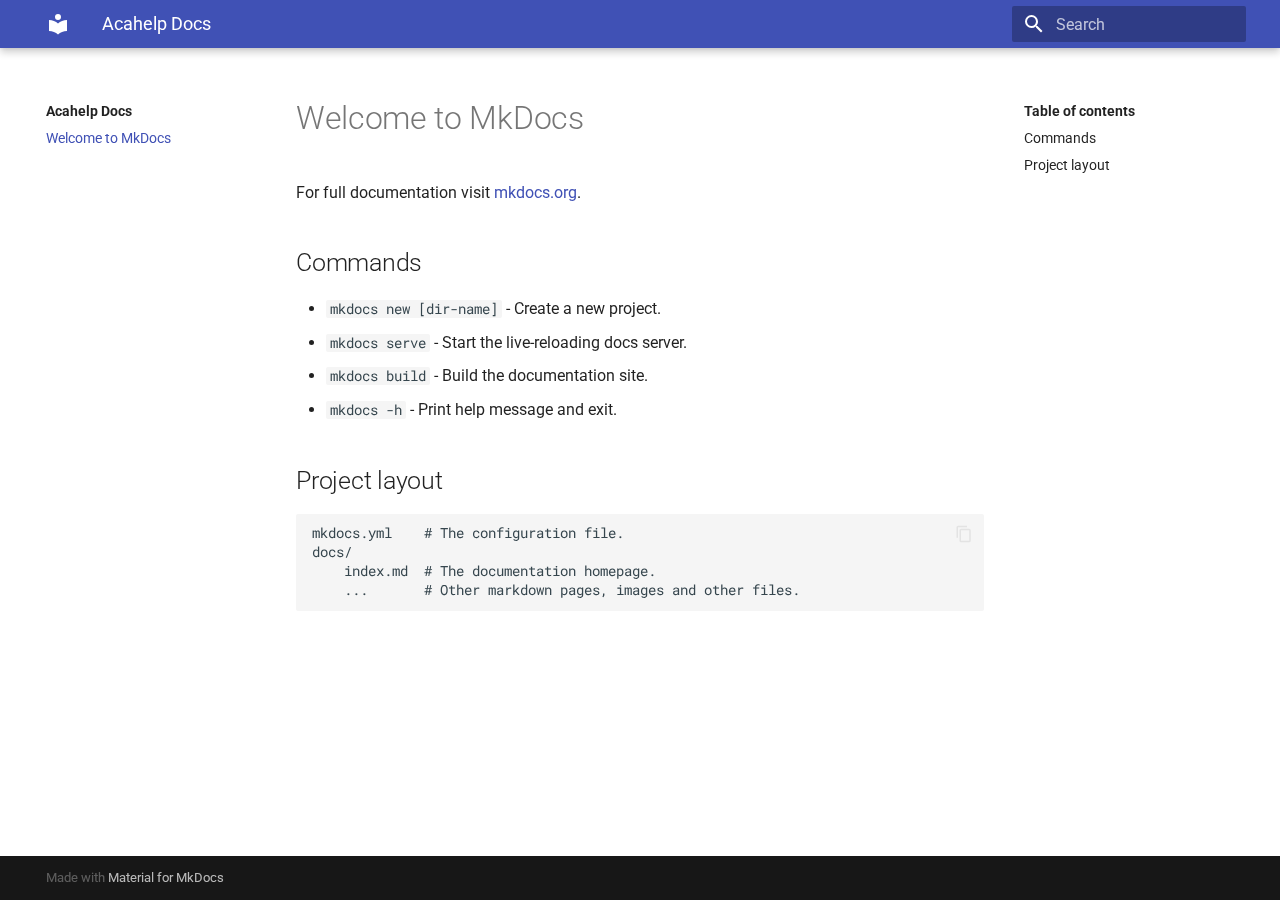
==== site/index.html @ f09d304c "build" ====
<!doctype html>
<html lang="en" class="no-js">
  <head>
    
      <meta charset="utf-8">
      <meta name="viewport" content="width=device-width,initial-scale=1">
      
      
      
      
      <link rel="icon" href="assets/images/favicon.png">
      <meta name="generator" content="mkdocs-1.2.2, mkdocs-material-7.3.0">
    
    
      
        <title>Acahelp Docs</title>
      
    
    
      <link rel="stylesheet" href="assets/stylesheets/main.8b42a75e.min.css">
      
        
        <link rel="stylesheet" href="assets/stylesheets/palette.3f5d1f46.min.css">
        
      
    
    
    
      
        
        <link rel="preconnect" href="https://fonts.gstatic.com" crossorigin>
        <link rel="stylesheet" href="https://fonts.googleapis.com/css?family=Roboto:300,400,400i,700%7CRoboto+Mono&display=fallback">
        <style>:root{--md-text-font-family:"Roboto";--md-code-font-family:"Roboto Mono"}</style>
      
    
    
    
    
      


    
    
  </head>
  
  
    
    
    
    
    
    <body dir="ltr" data-md-color-scheme="" data-md-color-primary="none" data-md-color-accent="none">
  
    
    <script>function __prefix(e){return new URL(".",location).pathname+"."+e}function __get(e,t=localStorage){return JSON.parse(t.getItem(__prefix(e)))}</script>
    
    <input class="md-toggle" data-md-toggle="drawer" type="checkbox" id="__drawer" autocomplete="off">
    <input class="md-toggle" data-md-toggle="search" type="checkbox" id="__search" autocomplete="off">
    <label class="md-overlay" for="__drawer"></label>
    <div data-md-component="skip">
      
        
        <a href="#welcome-to-mkdocs" class="md-skip">
          Skip to content
        </a>
      
    </div>
    <div data-md-component="announce">
      
    </div>
    
      

<header class="md-header" data-md-component="header">
  <nav class="md-header__inner md-grid" aria-label="Header">
    <a href="." title="Acahelp Docs" class="md-header__button md-logo" aria-label="Acahelp Docs" data-md-component="logo">
      
  
  <svg xmlns="http://www.w3.org/2000/svg" viewBox="0 0 24 24"><path d="M12 8a3 3 0 0 0 3-3 3 3 0 0 0-3-3 3 3 0 0 0-3 3 3 3 0 0 0 3 3m0 3.54C9.64 9.35 6.5 8 3 8v11c3.5 0 6.64 1.35 9 3.54 2.36-2.19 5.5-3.54 9-3.54V8c-3.5 0-6.64 1.35-9 3.54z"/></svg>

    </a>
    <label class="md-header__button md-icon" for="__drawer">
      <svg xmlns="http://www.w3.org/2000/svg" viewBox="0 0 24 24"><path d="M3 6h18v2H3V6m0 5h18v2H3v-2m0 5h18v2H3v-2z"/></svg>
    </label>
    <div class="md-header__title" data-md-component="header-title">
      <div class="md-header__ellipsis">
        <div class="md-header__topic">
          <span class="md-ellipsis">
            Acahelp Docs
          </span>
        </div>
        <div class="md-header__topic" data-md-component="header-topic">
          <span class="md-ellipsis">
            
              Welcome to MkDocs
            
          </span>
        </div>
      </div>
    </div>
    
    
    
      <label class="md-header__button md-icon" for="__search">
        <svg xmlns="http://www.w3.org/2000/svg" viewBox="0 0 24 24"><path d="M9.5 3A6.5 6.5 0 0 1 16 9.5c0 1.61-.59 3.09-1.56 4.23l.27.27h.79l5 5-1.5 1.5-5-5v-.79l-.27-.27A6.516 6.516 0 0 1 9.5 16 6.5 6.5 0 0 1 3 9.5 6.5 6.5 0 0 1 9.5 3m0 2C7 5 5 7 5 9.5S7 14 9.5 14 14 12 14 9.5 12 5 9.5 5z"/></svg>
      </label>
      
<div class="md-search" data-md-component="search" role="dialog">
  <label class="md-search__overlay" for="__search"></label>
  <div class="md-search__inner" role="search">
    <form class="md-search__form" name="search">
      <input type="text" class="md-search__input" name="query" aria-label="Search" placeholder="Search" autocapitalize="off" autocorrect="off" autocomplete="off" spellcheck="false" data-md-component="search-query" required>
      <label class="md-search__icon md-icon" for="__search">
        <svg xmlns="http://www.w3.org/2000/svg" viewBox="0 0 24 24"><path d="M9.5 3A6.5 6.5 0 0 1 16 9.5c0 1.61-.59 3.09-1.56 4.23l.27.27h.79l5 5-1.5 1.5-5-5v-.79l-.27-.27A6.516 6.516 0 0 1 9.5 16 6.5 6.5 0 0 1 3 9.5 6.5 6.5 0 0 1 9.5 3m0 2C7 5 5 7 5 9.5S7 14 9.5 14 14 12 14 9.5 12 5 9.5 5z"/></svg>
        <svg xmlns="http://www.w3.org/2000/svg" viewBox="0 0 24 24"><path d="M20 11v2H8l5.5 5.5-1.42 1.42L4.16 12l7.92-7.92L13.5 5.5 8 11h12z"/></svg>
      </label>
      <nav class="md-search__options" aria-label="Search">
        
        <button type="reset" class="md-search__icon md-icon" aria-label="Clear" tabindex="-1">
          <svg xmlns="http://www.w3.org/2000/svg" viewBox="0 0 24 24"><path d="M19 6.41 17.59 5 12 10.59 6.41 5 5 6.41 10.59 12 5 17.59 6.41 19 12 13.41 17.59 19 19 17.59 13.41 12 19 6.41z"/></svg>
        </button>
      </nav>
      
    </form>
    <div class="md-search__output">
      <div class="md-search__scrollwrap" data-md-scrollfix>
        <div class="md-search-result" data-md-component="search-result">
          <div class="md-search-result__meta">
            Initializing search
          </div>
          <ol class="md-search-result__list"></ol>
        </div>
      </div>
    </div>
  </div>
</div>
    
    
  </nav>
  
</header>
    
    <div class="md-container" data-md-component="container">
      
      
        
          
        
      
      <main class="md-main" data-md-component="main">
        <div class="md-main__inner md-grid">
          
            
              
              <div class="md-sidebar md-sidebar--primary" data-md-component="sidebar" data-md-type="navigation" >
                <div class="md-sidebar__scrollwrap">
                  <div class="md-sidebar__inner">
                    


<nav class="md-nav md-nav--primary" aria-label="Navigation" data-md-level="0">
  <label class="md-nav__title" for="__drawer">
    <a href="." title="Acahelp Docs" class="md-nav__button md-logo" aria-label="Acahelp Docs" data-md-component="logo">
      
  
  <svg xmlns="http://www.w3.org/2000/svg" viewBox="0 0 24 24"><path d="M12 8a3 3 0 0 0 3-3 3 3 0 0 0-3-3 3 3 0 0 0-3 3 3 3 0 0 0 3 3m0 3.54C9.64 9.35 6.5 8 3 8v11c3.5 0 6.64 1.35 9 3.54 2.36-2.19 5.5-3.54 9-3.54V8c-3.5 0-6.64 1.35-9 3.54z"/></svg>

    </a>
    Acahelp Docs
  </label>
  
  <ul class="md-nav__list" data-md-scrollfix>
    
      
      
      

  
  
    
  
  
    <li class="md-nav__item md-nav__item--active">
      
      <input class="md-nav__toggle md-toggle" data-md-toggle="toc" type="checkbox" id="__toc">
      
      
        
      
      
        <label class="md-nav__link md-nav__link--active" for="__toc">
          Welcome to MkDocs
          <span class="md-nav__icon md-icon"></span>
        </label>
      
      <a href="." class="md-nav__link md-nav__link--active">
        Welcome to MkDocs
      </a>
      
        
<nav class="md-nav md-nav--secondary" aria-label="Table of contents">
  
  
  
    
  
  
    <label class="md-nav__title" for="__toc">
      <span class="md-nav__icon md-icon"></span>
      Table of contents
    </label>
    <ul class="md-nav__list" data-md-component="toc" data-md-scrollfix>
      
        <li class="md-nav__item">
  <a href="#commands" class="md-nav__link">
    Commands
  </a>
  
</li>
      
        <li class="md-nav__item">
  <a href="#project-layout" class="md-nav__link">
    Project layout
  </a>
  
</li>
      
    </ul>
  
</nav>
      
    </li>
  

    
  </ul>
</nav>
                  </div>
                </div>
              </div>
            
            
              
              <div class="md-sidebar md-sidebar--secondary" data-md-component="sidebar" data-md-type="toc" >
                <div class="md-sidebar__scrollwrap">
                  <div class="md-sidebar__inner">
                    
<nav class="md-nav md-nav--secondary" aria-label="Table of contents">
  
  
  
    
  
  
    <label class="md-nav__title" for="__toc">
      <span class="md-nav__icon md-icon"></span>
      Table of contents
    </label>
    <ul class="md-nav__list" data-md-component="toc" data-md-scrollfix>
      
        <li class="md-nav__item">
  <a href="#commands" class="md-nav__link">
    Commands
  </a>
  
</li>
      
        <li class="md-nav__item">
  <a href="#project-layout" class="md-nav__link">
    Project layout
  </a>
  
</li>
      
    </ul>
  
</nav>
                  </div>
                </div>
              </div>
            
          
          <div class="md-content" data-md-component="content">
            <article class="md-content__inner md-typeset">
              
                
                
                <h1 id="welcome-to-mkdocs">Welcome to MkDocs</h1>
<p>For full documentation visit <a href="https://www.mkdocs.org">mkdocs.org</a>.</p>
<h2 id="commands">Commands</h2>
<ul>
<li><code>mkdocs new [dir-name]</code> - Create a new project.</li>
<li><code>mkdocs serve</code> - Start the live-reloading docs server.</li>
<li><code>mkdocs build</code> - Build the documentation site.</li>
<li><code>mkdocs -h</code> - Print help message and exit.</li>
</ul>
<h2 id="project-layout">Project layout</h2>
<pre><code>mkdocs.yml    # The configuration file.
docs/
    index.md  # The documentation homepage.
    ...       # Other markdown pages, images and other files.
</code></pre>
                
              
              
                


              
            </article>
          </div>
        </div>
        
      </main>
      
        
<footer class="md-footer">
  
  <div class="md-footer-meta md-typeset">
    <div class="md-footer-meta__inner md-grid">
      <div class="md-footer-copyright">
        
        
          Made with
          <a href="https://squidfunk.github.io/mkdocs-material/" target="_blank" rel="noopener">
            Material for MkDocs
          </a>
        
        
      </div>
      
    </div>
  </div>
</footer>
      
    </div>
    <div class="md-dialog" data-md-component="dialog">
      <div class="md-dialog__inner md-typeset"></div>
    </div>
    <script id="__config" type="application/json">{"base": ".", "features": [], "translations": {"clipboard.copy": "Copy to clipboard", "clipboard.copied": "Copied to clipboard", "search.config.lang": "en", "search.config.pipeline": "trimmer, stopWordFilter", "search.config.separator": "[\\s\\-]+", "search.placeholder": "Search", "search.result.placeholder": "Type to start searching", "search.result.none": "No matching documents", "search.result.one": "1 matching document", "search.result.other": "# matching documents", "search.result.more.one": "1 more on this page", "search.result.more.other": "# more on this page", "search.result.term.missing": "Missing", "select.version.title": "Select version"}, "search": "assets/javascripts/workers/search.f8263e09.min.js", "version": null}</script>
    
    
      <script src="assets/javascripts/bundle.4fc53ad4.min.js"></script>
      
    
  </body>
</html>
---- site/assets/stylesheets/main.8b42a75e.min.css ----
@charset "UTF-8";html{-webkit-text-size-adjust:none;-moz-text-size-adjust:none;-ms-text-size-adjust:none;text-size-adjust:none;box-sizing:border-box}*,:after,:before{box-sizing:inherit}body{margin:0}a,button,input,label{-webkit-tap-highlight-color:transparent}a{color:inherit;text-decoration:none}hr{border:0;box-sizing:content-box;display:block;height:.05rem;overflow:visible;padding:0}small{font-size:80%}sub,sup{line-height:1em}img{border-style:none}table{border-collapse:separate;border-spacing:0}td,th{font-weight:400;vertical-align:top}button{background:transparent;border:0;font-family:inherit;font-size:inherit;margin:0;padding:0}input{border:0;outline:none}:root{--md-default-fg-color:rgba(0,0,0,0.87);--md-default-fg-color--light:rgba(0,0,0,0.54);--md-default-fg-color--lighter:rgba(0,0,0,0.32);--md-default-fg-color--lightest:rgba(0,0,0,0.07);--md-default-bg-color:#fff;--md-default-bg-color--light:hsla(0,0%,100%,0.7);--md-default-bg-color--lighter:hsla(0,0%,100%,0.3);--md-default-bg-color--lightest:hsla(0,0%,100%,0.12);--md-primary-fg-color:#4051b5;--md-primary-fg-color--light:#5d6cc0;--md-primary-fg-color--dark:#303fa1;--md-primary-bg-color:#fff;--md-primary-bg-color--light:hsla(0,0%,100%,0.7);--md-accent-fg-color:#526cfe;--md-accent-fg-color--transparent:rgba(82,108,254,0.1);--md-accent-bg-color:#fff;--md-accent-bg-color--light:hsla(0,0%,100%,0.7)}:root>*{--md-code-fg-color:#36464e;--md-code-bg-color:#f5f5f5;--md-code-hl-color:rgba(255,255,0,0.5);--md-code-hl-number-color:#d52a2a;--md-code-hl-special-color:#db1457;--md-code-hl-function-color:#a846b9;--md-code-hl-constant-color:#6e59d9;--md-code-hl-keyword-color:#3f6ec6;--md-code-hl-string-color:#1c7d4d;--md-code-hl-name-color:var(--md-code-fg-color);--md-code-hl-operator-color:var(--md-default-fg-color--light);--md-code-hl-punctuation-color:var(--md-default-fg-color--light);--md-code-hl-comment-color:var(--md-default-fg-color--light);--md-code-hl-generic-color:var(--md-default-fg-color--light);--md-code-hl-variable-color:var(--md-default-fg-color--light);--md-typeset-color:var(--md-default-fg-color);--md-typeset-a-color:var(--md-primary-fg-color);--md-typeset-mark-color:rgba(255,255,0,0.5);--md-typeset-del-color:hsla(6,90%,60%,0.15);--md-typeset-ins-color:rgba(11,213,112,0.15);--md-typeset-kbd-color:#fafafa;--md-typeset-kbd-accent-color:#fff;--md-typeset-kbd-border-color:#b8b8b8;--md-typeset-table-color:rgba(0,0,0,0.12);--md-admonition-fg-color:var(--md-default-fg-color);--md-admonition-bg-color:var(--md-default-bg-color);--md-footer-fg-color:#fff;--md-footer-fg-color--light:hsla(0,0%,100%,0.7);--md-footer-fg-color--lighter:hsla(0,0%,100%,0.3);--md-footer-bg-color:rgba(0,0,0,0.87);--md-footer-bg-color--dark:rgba(0,0,0,0.32)}.md-icon svg{fill:currentColor;display:block;height:1.2rem;width:1.2rem}body{-webkit-font-smoothing:antialiased;-moz-osx-font-smoothing:grayscale}body,input{font-feature-settings:"kern","liga";font-family:var(--md-text-font-family,_),-apple-system,BlinkMacSystemFont,Helvetica,Arial,sans-serif}body,code,input,kbd,pre{color:var(--md-typeset-color)}code,kbd,pre{font-feature-settings:"kern";font-family:var(--md-code-font-family,_),SFMono-Regular,Consolas,Menlo,monospace}:root{--md-typeset-table-sort-icon:url('data:image/svg+xml;charset=utf-8,<svg xmlns="http://www.w3.org/2000/svg" viewBox="0 0 24 24"><path d="m18 21-4-4h3V7h-3l4-4 4 4h-3v10h3M2 19v-2h10v2M2 13v-2h7v2M2 7V5h4v2H2z"/></svg>');--md-typeset-table-sort-icon--asc:url('data:image/svg+xml;charset=utf-8,<svg xmlns="http://www.w3.org/2000/svg" viewBox="0 0 24 24"><path d="M19 17h3l-4 4-4-4h3V3h2M2 17h10v2H2M6 5v2H2V5m0 6h7v2H2v-2z"/></svg>');--md-typeset-table-sort-icon--desc:url('data:image/svg+xml;charset=utf-8,<svg xmlns="http://www.w3.org/2000/svg" viewBox="0 0 24 24"><path d="M19 7h3l-4-4-4 4h3v14h2M2 17h10v2H2M6 5v2H2V5m0 6h7v2H2v-2z"/></svg>')}.md-typeset{-webkit-print-color-adjust:exact;color-adjust:exact;font-size:.8rem;line-height:1.6}@media print{.md-typeset{font-size:.68rem}}.md-typeset blockquote,.md-typeset dl,.md-typeset figure,.md-typeset ol,.md-typeset pre,.md-typeset ul{margin:1em 0}.md-typeset h1{color:var(--md-default-fg-color--light);font-size:2em;line-height:1.3;margin:0 0 1.25em}.md-typeset h1,.md-typeset h2{font-weight:300;letter-spacing:-.01em}.md-typeset h2{font-size:1.5625em;line-height:1.4;margin:1.6em 0 .64em}.md-typeset h3{font-size:1.25em;font-weight:400;letter-spacing:-.01em;line-height:1.5;margin:1.6em 0 .8em}.md-typeset h2+h3{margin-top:.8em}.md-typeset h4{font-weight:700;letter-spacing:-.01em;margin:1em 0}.md-typeset h5,.md-typeset h6{color:var(--md-default-fg-color--light);font-size:.8em;font-weight:700;letter-spacing:-.01em;margin:1.25em 0}.md-typeset h5{text-transform:uppercase}.md-typeset hr{border-bottom:.05rem solid var(--md-default-fg-color--lightest);display:flow-root;margin:1.5em 0}.md-typeset a{color:var(--md-typeset-a-color);word-break:break-word}.md-typeset a,.md-typeset a:before{transition:color 125ms}.md-typeset a:focus,.md-typeset a:hover{color:var(--md-accent-fg-color)}.md-typeset a.focus-visible{outline-color:var(--md-accent-fg-color);outline-offset:.2rem}.md-typeset code,.md-typeset kbd,.md-typeset pre{color:var(--md-code-fg-color);direction:ltr}@media print{.md-typeset code,.md-typeset kbd,.md-typeset pre{white-space:pre-wrap}}.md-typeset code{background-color:var(--md-code-bg-color);border-radius:.1rem;-webkit-box-decoration-break:clone;box-decoration-break:clone;font-size:.85em;padding:0 .2941176471em;word-break:break-word}.md-typeset code:not(.focus-visible){-webkit-tap-highlight-color:transparent;outline:none}.md-typeset h1 code,.md-typeset h2 code,.md-typeset h3 code,.md-typeset h4 code,.md-typeset h5 code,.md-typeset h6 code{background-color:transparent;box-shadow:none;margin:initial;padding:initial}.md-typeset a code{color:currentColor}.md-typeset pre{display:flow-root;line-height:1.4;position:relative}.md-typeset pre>code{-webkit-box-decoration-break:slice;box-decoration-break:slice;box-shadow:none;display:block;margin:0;overflow:auto;padding:.7720588235em 1.1764705882em;scrollbar-color:var(--md-default-fg-color--lighter) transparent;scrollbar-width:thin;touch-action:auto;word-break:normal}.md-typeset pre>code:hover{scrollbar-color:var(--md-accent-fg-color) transparent}.md-typeset pre>code::-webkit-scrollbar{height:.2rem;width:.2rem}.md-typeset pre>code::-webkit-scrollbar-thumb{background-color:var(--md-default-fg-color--lighter)}.md-typeset pre>code::-webkit-scrollbar-thumb:hover{background-color:var(--md-accent-fg-color)}@media screen and (max-width:44.9375em){.md-typeset>pre{margin:1em -.8rem}.md-typeset>pre code{border-radius:0}}.md-typeset kbd{background-color:var(--md-typeset-kbd-color);border-radius:.1rem;box-shadow:0 .1rem 0 .05rem var(--md-typeset-kbd-border-color),0 .1rem 0 var(--md-typeset-kbd-border-color),0 -.1rem .2rem var(--md-typeset-kbd-accent-color) inset;color:var(--md-default-fg-color);display:inline-block;font-size:.75em;padding:0 .6666666667em;vertical-align:text-top;word-break:break-word}.md-typeset mark{background-color:var(--md-typeset-mark-color);-webkit-box-decoration-break:clone;box-decoration-break:clone;color:inherit;word-break:break-word}.md-typeset abbr{border-bottom:.05rem dotted var(--md-default-fg-color--light);cursor:help;text-decoration:none}@media (hover:none){.md-typeset abbr{position:relative}.md-typeset abbr[title]:focus:after,.md-typeset abbr[title]:hover:after{background-color:var(--md-default-fg-color);border-radius:.1rem;box-shadow:0 2px 2px 0 rgba(0,0,0,.14),0 1px 5px 0 rgba(0,0,0,.12),0 3px 1px -2px rgba(0,0,0,.2);color:var(--md-default-bg-color);content:attr(title);display:inline-block;font-size:.7rem;left:0;margin-top:2em;max-width:80%;min-width:-webkit-max-content;min-width:-moz-max-content;min-width:max-content;padding:.2rem .3rem;position:absolute;width:auto}}.md-typeset small{opacity:.75}.md-typeset sub,.md-typeset sup{margin-left:.078125em}[dir=rtl] .md-typeset sub,[dir=rtl] .md-typeset sup{margin-left:0;margin-right:.078125em}.md-typeset blockquote{border-left:.2rem solid var(--md-default-fg-color--lighter);color:var(--md-default-fg-color--light);padding-left:.6rem}[dir=rtl] .md-typeset blockquote{border-left:initial;border-right:.2rem solid var(--md-default-fg-color--lighter);padding-left:0;padding-right:.6rem}.md-typeset ul{list-style-type:disc}.md-typeset ol,.md-typeset ul{display:flow-root;margin-left:.625em;padding:0}[dir=rtl] .md-typeset ol,[dir=rtl] .md-typeset ul{margin-left:0;margin-right:.625em}.md-typeset ol ol,.md-typeset ul ol{list-style-type:lower-alpha}.md-typeset ol ol ol,.md-typeset ul ol ol{list-style-type:lower-roman}.md-typeset ol li,.md-typeset ul li{margin-bottom:.5em;margin-left:1.25em}[dir=rtl] .md-typeset ol li,[dir=rtl] .md-typeset ul li{margin-left:0;margin-right:1.25em}.md-typeset ol li blockquote,.md-typeset ol li p,.md-typeset ul li blockquote,.md-typeset ul li p{margin:.5em 0}.md-typeset ol li:last-child,.md-typeset ul li:last-child{margin-bottom:0}.md-typeset ol li ol,.md-typeset ol li ul,.md-typeset ul li ol,.md-typeset ul li ul{margin:.5em 0 .5em .625em}[dir=rtl] .md-typeset ol li ol,[dir=rtl] .md-typeset ol li ul,[dir=rtl] .md-typeset ul li ol,[dir=rtl] .md-typeset ul li ul{margin-left:0;margin-right:.625em}.md-typeset dd{margin:1em 0 1.5em 1.875em}[dir=rtl] .md-typeset dd{margin-left:0;margin-right:1.875em}.md-typeset img,.md-typeset svg{height:auto;max-width:100%}.md-typeset img[align=left],.md-typeset svg[align=left]{margin:1em 1em 1em 0}.md-typeset img[align=right],.md-typeset svg[align=right]{margin:1em 0 1em 1em}.md-typeset img[align]:only-child,.md-typeset svg[align]:only-child{margin-top:0}.md-typeset figure{display:flow-root;margin:0 auto;max-width:100%;text-align:center;width:-webkit-fit-content;width:-moz-fit-content;width:fit-content}.md-typeset figure img{display:block}.md-typeset figcaption{font-style:italic;margin:1em auto 2em;max-width:24rem}.md-typeset iframe{max-width:100%}.md-typeset table:not([class]){background-color:var(--md-default-bg-color);border:.05rem solid var(--md-typeset-table-color);border-radius:.1rem;display:inline-block;font-size:.64rem;max-width:100%;overflow:auto;touch-action:auto}@media print{.md-typeset table:not([class]){display:table}}.md-typeset table:not([class])+*{margin-top:1.5em}.md-typeset table:not([class]) td>:first-child,.md-typeset table:not([class]) th>:first-child{margin-top:0}.md-typeset table:not([class]) td>:last-child,.md-typeset table:not([class]) th>:last-child{margin-bottom:0}.md-typeset table:not([class]) td:not([align]),.md-typeset table:not([class]) th:not([align]){text-align:left}[dir=rtl] .md-typeset table:not([class]) td:not([align]),[dir=rtl] .md-typeset table:not([class]) th:not([align]){text-align:right}.md-typeset table:not([class]) th{font-weight:700;min-width:5rem;padding:.9375em 1.25em;vertical-align:top}.md-typeset table:not([class]) th a{color:inherit}.md-typeset table:not([class]) td{border-top:.05rem solid var(--md-typeset-table-color);padding:.9375em 1.25em;vertical-align:top}.md-typeset table:not([class]) tbody tr{transition:background-color 125ms}.md-typeset table:not([class]) tbody tr:hover{background-color:rgba(0,0,0,.035);box-shadow:0 .05rem 0 var(--md-default-bg-color) inset}.md-typeset table:not([class]) a{word-break:normal}.md-typeset table th[role=columnheader]{cursor:pointer}.md-typeset table th[role=columnheader]:after{content:"";display:inline-block;height:1.2em;margin-left:.5em;-webkit-mask-image:var(--md-typeset-table-sort-icon);mask-image:var(--md-typeset-table-sort-icon);-webkit-mask-repeat:no-repeat;mask-repeat:no-repeat;-webkit-mask-size:contain;mask-size:contain;transition:background-color 125ms;vertical-align:text-bottom;width:1.2em}.md-typeset table th[role=columnheader]:hover:after{background-color:var(--md-default-fg-color--lighter)}.md-typeset table th[role=columnheader][aria-sort=ascending]:after{background-color:var(--md-default-fg-color--light);-webkit-mask-image:var(--md-typeset-table-sort-icon--asc);mask-image:var(--md-typeset-table-sort-icon--asc)}.md-typeset table th[role=columnheader][aria-sort=descending]:after{background-color:var(--md-default-fg-color--light);-webkit-mask-image:var(--md-typeset-table-sort-icon--desc);mask-image:var(--md-typeset-table-sort-icon--desc)}.md-typeset__scrollwrap{margin:1em -.8rem;overflow-x:auto;touch-action:auto}.md-typeset__table{display:inline-block;margin-bottom:.5em;padding:0 .8rem}@media print{.md-typeset__table{display:block}}html .md-typeset__table table{display:table;margin:0;overflow:hidden;width:100%}html{font-size:125%;height:100%;overflow-x:hidden}@media screen and (min-width:100em){html{font-size:137.5%}}@media screen and (min-width:125em){html{font-size:150%}}body{background-color:var(--md-default-bg-color);display:flex;flex-direction:column;font-size:.5rem;min-height:100%;position:relative;width:100%}@media print{body{display:block}}@media screen and (max-width:59.9375em){body[data-md-state=lock]{position:fixed}}.md-grid{margin-left:auto;margin-right:auto;max-width:61rem}.md-container{display:flex;flex-direction:column;flex-grow:1}@media print{.md-container{display:block}}.md-main{flex-grow:1}.md-main__inner{display:flex;height:100%;margin-top:1.5rem}.md-ellipsis{overflow:hidden;text-overflow:ellipsis;white-space:nowrap}.md-toggle{display:none}.md-option{height:0;opacity:0;position:absolute;width:0}.md-option:checked+label:not([hidden]){display:block}.md-option.focus-visible+label{outline-color:var(--md-accent-fg-color);outline-style:auto}.md-skip{background-color:var(--md-default-fg-color);border-radius:.1rem;color:var(--md-default-bg-color);font-size:.64rem;margin:.5rem;opacity:0;outline-color:var(--md-accent-fg-color);padding:.3rem .5rem;position:fixed;transform:translateY(.4rem);z-index:-1}.md-skip:focus{opacity:1;transform:translateY(0);transition:transform .25s cubic-bezier(.4,0,.2,1),opacity 175ms 75ms;z-index:10}@page{margin:25mm}.md-announce{background-color:var(--md-footer-bg-color);overflow:auto}@media print{.md-announce{display:none}}.md-announce__inner{color:var(--md-footer-fg-color);font-size:.7rem;margin:.6rem auto;padding:0 .8rem}:root{--md-clipboard-icon:url('data:image/svg+xml;charset=utf-8,<svg xmlns="http://www.w3.org/2000/svg" viewBox="0 0 24 24"><path d="M19 21H8V7h11m0-2H8a2 2 0 0 0-2 2v14a2 2 0 0 0 2 2h11a2 2 0 0 0 2-2V7a2 2 0 0 0-2-2m-3-4H4a2 2 0 0 0-2 2v14h2V3h12V1z"/></svg>')}.md-clipboard{border-radius:.1rem;color:var(--md-default-fg-color--lightest);cursor:pointer;height:1.5em;outline-color:var(--md-accent-fg-color);outline-offset:.1rem;position:absolute;right:.5em;top:.5em;transition:color .25s;width:1.5em;z-index:1}@media print{.md-clipboard{display:none}}.md-clipboard:not(.focus-visible){-webkit-tap-highlight-color:transparent;outline:none}:hover>.md-clipboard{color:var(--md-default-fg-color--light)}.md-clipboard:focus,.md-clipboard:hover{color:var(--md-accent-fg-color)}.md-clipboard:after{background-color:currentColor;content:"";display:block;height:1.125em;margin:0 auto;-webkit-mask-image:var(--md-clipboard-icon);mask-image:var(--md-clipboard-icon);-webkit-mask-repeat:no-repeat;mask-repeat:no-repeat;-webkit-mask-size:contain;mask-size:contain;width:1.125em}.md-clipboard--inline{cursor:pointer}.md-clipboard--inline code{transition:color .25s,background-color .25s}.md-clipboard--inline:focus code,.md-clipboard--inline:hover code{background-color:var(--md-accent-fg-color--transparent);color:var(--md-accent-fg-color)}.md-content{flex-grow:1;overflow:hidden;scroll-padding-top:51.2rem}.md-content__inner{margin:0 .8rem 1.2rem;padding-top:.6rem}@media screen and (min-width:76.25em){.md-sidebar--primary:not([hidden])~.md-content>.md-content__inner{margin-left:1.2rem}[dir=rtl] .md-sidebar--primary:not([hidden])~.md-content>.md-content__inner{margin-left:.8rem;margin-right:1.2rem}.md-sidebar--secondary:not([hidden])~.md-content>.md-content__inner{margin-right:1.2rem}[dir=rtl] .md-sidebar--secondary:not([hidden])~.md-content>.md-content__inner{margin-left:1.2rem;margin-right:.8rem}}.md-content__inner:before{content:"";display:block;height:.4rem}.md-content__inner>:last-child{margin-bottom:0}.md-content__button{float:right;margin:.4rem 0 .4rem .4rem;padding:0}@media print{.md-content__button{display:none}}[dir=rtl] .md-content__button{float:left;margin-left:0;margin-right:.4rem}[dir=rtl] .md-content__button svg{transform:scaleX(-1)}.md-typeset .md-content__button{color:var(--md-default-fg-color--lighter)}.md-content__button svg{display:inline;vertical-align:top}.md-dialog{background-color:var(--md-default-fg-color);border-radius:.1rem;bottom:.8rem;box-shadow:0 2px 2px 0 rgba(0,0,0,.14),0 1px 5px 0 rgba(0,0,0,.12),0 3px 1px -2px rgba(0,0,0,.2);left:auto;min-width:11.1rem;opacity:0;padding:.4rem .6rem;pointer-events:none;position:fixed;right:.8rem;transform:translateY(100%);transition:transform 0ms .4s,opacity .4s;z-index:3}@media print{.md-dialog{display:none}}[dir=rtl] .md-dialog{left:.8rem;right:auto}.md-dialog[data-md-state=open]{opacity:1;pointer-events:auto;transform:translateY(0);transition:transform .4s cubic-bezier(.075,.85,.175,1),opacity .4s}.md-dialog__inner{color:var(--md-default-bg-color);font-size:.7rem}.md-typeset .md-button{border:.1rem solid;border-radius:.1rem;color:var(--md-primary-fg-color);cursor:pointer;display:inline-block;font-weight:700;padding:.625em 2em;transition:color 125ms,background-color 125ms,border-color 125ms}.md-typeset .md-button--primary{background-color:var(--md-primary-fg-color);border-color:var(--md-primary-fg-color);color:var(--md-primary-bg-color)}.md-typeset .md-button:focus,.md-typeset .md-button:hover{background-color:var(--md-accent-fg-color);border-color:var(--md-accent-fg-color);color:var(--md-accent-bg-color)}.md-typeset .md-input{border-radius:.1rem;box-shadow:0 .2rem .5rem rgba(0,0,0,.1),0 .025rem .05rem rgba(0,0,0,.1);font-size:.8rem;height:1.8rem;padding:0 .6rem;transition:box-shadow .25s}.md-typeset .md-input:focus,.md-typeset .md-input:hover{box-shadow:0 .4rem 1rem rgba(0,0,0,.15),0 .025rem .05rem rgba(0,0,0,.15)}.md-typeset .md-input--stretch{width:100%}.md-header{background-color:var(--md-primary-fg-color);box-shadow:0 0 .2rem transparent,0 .2rem .4rem transparent;color:var(--md-primary-bg-color);left:0;position:-webkit-sticky;position:sticky;right:0;top:0;z-index:3}@media print{.md-header{display:none}}.md-header[data-md-state=shadow]{box-shadow:0 0 .2rem rgba(0,0,0,.1),0 .2rem .4rem rgba(0,0,0,.2);transition:transform .25s cubic-bezier(.1,.7,.1,1),box-shadow .25s}.md-header[data-md-state=hidden]{transform:translateY(-100%);transition:transform .25s cubic-bezier(.8,0,.6,1),box-shadow .25s}.md-header__inner{align-items:center;display:flex;padding:0 .2rem}.md-header__button{color:currentColor;cursor:pointer;margin:.2rem;outline-color:var(--md-accent-fg-color);padding:.4rem;position:relative;transition:opacity .25s;vertical-align:middle;z-index:1}.md-header__button:hover{opacity:.7}.md-header__button:not([hidden]){display:inline-block}.md-header__button:not(.focus-visible){-webkit-tap-highlight-color:transparent;outline:none}.md-header__button.md-logo{margin:.2rem;padding:.4rem}@media screen and (max-width:76.1875em){.md-header__button.md-logo{display:none}}.md-header__button.md-logo img,.md-header__button.md-logo svg{fill:currentColor;display:block;height:1.2rem;width:1.2rem}@media screen and (min-width:60em){.md-header__button[for=__search]{display:none}}.no-js .md-header__button[for=__search]{display:none}[dir=rtl] .md-header__button[for=__search] svg{transform:scaleX(-1)}@media screen and (min-width:76.25em){.md-header__button[for=__drawer]{display:none}}.md-header__topic{display:flex;max-width:100%;position:absolute;transition:transform .4s cubic-bezier(.1,.7,.1,1),opacity .15s}.md-header__topic+.md-header__topic{opacity:0;pointer-events:none;transform:translateX(1.25rem);transition:transform .4s cubic-bezier(1,.7,.1,.1),opacity .15s;z-index:-1}[dir=rtl] .md-header__topic+.md-header__topic{transform:translateX(-1.25rem)}.md-header__title{flex-grow:1;font-size:.9rem;height:2.4rem;line-height:2.4rem;margin-left:1rem;margin-right:.4rem}.md-header__title[data-md-state=active] .md-header__topic{opacity:0;pointer-events:none;transform:translateX(-1.25rem);transition:transform .4s cubic-bezier(1,.7,.1,.1),opacity .15s;z-index:-1}[dir=rtl] .md-header__title[data-md-state=active] .md-header__topic{transform:translateX(1.25rem)}.md-header__title[data-md-state=active] .md-header__topic+.md-header__topic{opacity:1;pointer-events:auto;transform:translateX(0);transition:transform .4s cubic-bezier(.1,.7,.1,1),opacity .15s;z-index:0}.md-header__title>.md-header__ellipsis{height:100%;position:relative;width:100%}.md-header__option{display:flex;flex-shrink:0;max-width:100%;transition:max-width 0ms .25s,opacity .25s .25s;white-space:nowrap}[data-md-toggle=search]:checked~.md-header .md-header__option{max-width:0;opacity:0;transition:max-width 0ms,opacity 0ms}.md-header__source{display:none}@media screen and (min-width:60em){.md-header__source{display:block;margin-left:1rem;max-width:11.7rem;width:11.7rem}[dir=rtl] .md-header__source{margin-left:0;margin-right:1rem}}@media screen and (min-width:76.25em){.md-header__source{margin-left:1.4rem}[dir=rtl] .md-header__source{margin-right:1.4rem}}.md-footer{background-color:var(--md-footer-bg-color);color:var(--md-footer-fg-color)}@media print{.md-footer{display:none}}.md-footer__inner{overflow:auto;padding:.2rem}.md-footer__link{display:flex;outline-color:var(--md-accent-fg-color);padding-bottom:.4rem;padding-top:1.4rem;transition:opacity .25s}@media screen and (min-width:45em){.md-footer__link{width:50%}}.md-footer__link:focus,.md-footer__link:hover{opacity:.7}.md-footer__link--prev{float:left}@media screen and (max-width:44.9375em){.md-footer__link--prev{width:25%}.md-footer__link--prev .md-footer__title{display:none}}[dir=rtl] .md-footer__link--prev{float:right}[dir=rtl] .md-footer__link--prev svg{transform:scaleX(-1)}.md-footer__link--next{float:right;text-align:right}@media screen and (max-width:44.9375em){.md-footer__link--next{width:75%}}[dir=rtl] .md-footer__link--next{float:left;text-align:left}[dir=rtl] .md-footer__link--next svg{transform:scaleX(-1)}.md-footer__title{flex-grow:1;font-size:.9rem;line-height:2.4rem;max-width:calc(100% - 2.4rem);padding:0 1rem;position:relative}.md-footer__button{margin:.2rem;padding:.4rem}.md-footer__direction{font-size:.64rem;left:0;margin-top:-1rem;opacity:.7;padding:0 1rem;position:absolute;right:0}.md-footer-meta{background-color:var(--md-footer-bg-color--dark)}.md-footer-meta__inner{display:flex;flex-wrap:wrap;justify-content:space-between;padding:.2rem}html .md-footer-meta.md-typeset a{color:var(--md-footer-fg-color--light)}html .md-footer-meta.md-typeset a:focus,html .md-footer-meta.md-typeset a:hover{color:var(--md-footer-fg-color)}.md-footer-copyright{color:var(--md-footer-fg-color--lighter);font-size:.64rem;margin:auto .6rem;padding:.4rem 0;width:100%}@media screen and (min-width:45em){.md-footer-copyright{width:auto}}.md-footer-copyright__highlight{color:var(--md-footer-fg-color--light)}.md-footer-social{margin:0 .4rem;padding:.2rem 0 .6rem}@media screen and (min-width:45em){.md-footer-social{padding:.6rem 0}}.md-footer-social__link{display:inline-block;height:1.6rem;text-align:center;width:1.6rem}.md-footer-social__link:before{line-height:1.9}.md-footer-social__link svg{fill:currentColor;max-height:.8rem;vertical-align:-25%}:root{--md-nav-icon--prev:url('data:image/svg+xml;charset=utf-8,<svg xmlns="http://www.w3.org/2000/svg" viewBox="0 0 24 24"><path d="M20 11v2H8l5.5 5.5-1.42 1.42L4.16 12l7.92-7.92L13.5 5.5 8 11h12z"/></svg>');--md-nav-icon--next:url('data:image/svg+xml;charset=utf-8,<svg xmlns="http://www.w3.org/2000/svg" viewBox="0 0 24 24"><path d="M8.59 16.58 13.17 12 8.59 7.41 10 6l6 6-6 6-1.41-1.42z"/></svg>');--md-toc-icon:url('data:image/svg+xml;charset=utf-8,<svg xmlns="http://www.w3.org/2000/svg" viewBox="0 0 24 24"><path d="M3 9h14V7H3v2m0 4h14v-2H3v2m0 4h14v-2H3v2m16 0h2v-2h-2v2m0-10v2h2V7h-2m0 6h2v-2h-2v2z"/></svg>')}.md-nav{font-size:.7rem;line-height:1.3}.md-nav__title{display:block;font-weight:700;overflow:hidden;padding:0 .6rem;text-overflow:ellipsis}.md-nav__title .md-nav__button{display:none}.md-nav__title .md-nav__button img{height:100%;width:auto}.md-nav__title .md-nav__button.md-logo img,.md-nav__title .md-nav__button.md-logo svg{fill:currentColor;display:block;height:2.4rem;width:2.4rem}.md-nav__list{list-style:none;margin:0;padding:0}.md-nav__item{padding:0 .6rem}.md-nav__item .md-nav__item{padding-right:0}[dir=rtl] .md-nav__item .md-nav__item{padding-left:0;padding-right:.6rem}.md-nav__link{cursor:pointer;display:block;margin-top:.625em;overflow:hidden;scroll-snap-align:start;text-overflow:ellipsis;transition:color 125ms}.md-nav__link[data-md-state=blur]{color:var(--md-default-fg-color--light)}.md-nav__item .md-nav__link--active{color:var(--md-typeset-a-color)}.md-nav__item--nested>.md-nav__link{color:inherit}.md-nav__link:focus,.md-nav__link:hover{color:var(--md-accent-fg-color)}.md-nav__link.focus-visible{outline-color:var(--md-accent-fg-color);outline-offset:.2rem}.md-nav--primary .md-nav__link[for=__toc]{display:none}.md-nav--primary .md-nav__link[for=__toc] .md-icon:after{background-color:currentColor;display:block;height:100%;-webkit-mask-image:var(--md-toc-icon);mask-image:var(--md-toc-icon);width:100%}.md-nav--primary .md-nav__link[for=__toc]~.md-nav{display:none}.md-nav__source{display:none}@media screen and (max-width:76.1875em){.md-nav--primary,.md-nav--primary .md-nav{background-color:var(--md-default-bg-color);display:flex;flex-direction:column;height:100%;left:0;position:absolute;right:0;top:0;z-index:1}.md-nav--primary .md-nav__item,.md-nav--primary .md-nav__title{font-size:.8rem;line-height:1.5}.md-nav--primary .md-nav__title{background-color:var(--md-default-fg-color--lightest);color:var(--md-default-fg-color--light);cursor:pointer;font-weight:400;height:5.6rem;line-height:2.4rem;padding:3rem .8rem .2rem;position:relative;white-space:nowrap}.md-nav--primary .md-nav__title .md-nav__icon{display:block;height:1.2rem;left:.4rem;margin:.2rem;position:absolute;top:.4rem;width:1.2rem}[dir=rtl] .md-nav--primary .md-nav__title .md-nav__icon{left:auto;right:.4rem}.md-nav--primary .md-nav__title .md-nav__icon:after{background-color:currentColor;content:"";display:block;height:100%;-webkit-mask-image:var(--md-nav-icon--prev);mask-image:var(--md-nav-icon--prev);-webkit-mask-repeat:no-repeat;mask-repeat:no-repeat;-webkit-mask-size:contain;mask-size:contain;width:100%}.md-nav--primary .md-nav__title~.md-nav__list{background-color:var(--md-default-bg-color);box-shadow:0 .05rem 0 var(--md-default-fg-color--lightest) inset;overflow-y:auto;-ms-scroll-snap-type:y mandatory;scroll-snap-type:y mandatory;touch-action:pan-y}.md-nav--primary .md-nav__title~.md-nav__list>:first-child{border-top:0}.md-nav--primary .md-nav__title[for=__drawer]{background-color:var(--md-primary-fg-color);color:var(--md-primary-bg-color)}.md-nav--primary .md-nav__title .md-logo{display:block;left:.2rem;margin:.2rem;padding:.4rem;position:absolute;top:.2rem}[dir=rtl] .md-nav--primary .md-nav__title .md-logo{left:auto;right:.2rem}.md-nav--primary .md-nav__list{flex:1}.md-nav--primary .md-nav__item{border-top:.05rem solid var(--md-default-fg-color--lightest);padding:0}.md-nav--primary .md-nav__item--nested>.md-nav__link{padding-right:2.4rem}[dir=rtl] .md-nav--primary .md-nav__item--nested>.md-nav__link{padding-left:2.4rem;padding-right:.8rem}.md-nav--primary .md-nav__item--active>.md-nav__link{color:var(--md-typeset-a-color)}.md-nav--primary .md-nav__item--active>.md-nav__link:focus,.md-nav--primary .md-nav__item--active>.md-nav__link:hover{color:var(--md-accent-fg-color)}.md-nav--primary .md-nav__link{margin-top:0;padding:.6rem .8rem;position:relative}.md-nav--primary .md-nav__link .md-nav__icon{color:inherit;font-size:1.2rem;height:1.2rem;margin-top:-.6rem;position:absolute;right:.6rem;top:50%;width:1.2rem}[dir=rtl] .md-nav--primary .md-nav__link .md-nav__icon{left:.6rem;right:auto}.md-nav--primary .md-nav__link .md-nav__icon:after{background-color:currentColor;content:"";display:block;height:100%;-webkit-mask-image:var(--md-nav-icon--next);mask-image:var(--md-nav-icon--next);-webkit-mask-repeat:no-repeat;mask-repeat:no-repeat;-webkit-mask-size:contain;mask-size:contain;width:100%}[dir=rtl] .md-nav--primary .md-nav__icon:after{transform:scale(-1)}.md-nav--primary .md-nav--secondary .md-nav__link{position:static}.md-nav--primary .md-nav--secondary .md-nav{background-color:transparent;position:static}.md-nav--primary .md-nav--secondary .md-nav .md-nav__link{padding-left:1.4rem}[dir=rtl] .md-nav--primary .md-nav--secondary .md-nav .md-nav__link{padding-left:0;padding-right:1.4rem}.md-nav--primary .md-nav--secondary .md-nav .md-nav .md-nav__link{padding-left:2rem}[dir=rtl] .md-nav--primary .md-nav--secondary .md-nav .md-nav .md-nav__link{padding-left:0;padding-right:2rem}.md-nav--primary .md-nav--secondary .md-nav .md-nav .md-nav .md-nav__link{padding-left:2.6rem}[dir=rtl] .md-nav--primary .md-nav--secondary .md-nav .md-nav .md-nav .md-nav__link{padding-left:0;padding-right:2.6rem}.md-nav--primary .md-nav--secondary .md-nav .md-nav .md-nav .md-nav .md-nav__link{padding-left:3.2rem}[dir=rtl] .md-nav--primary .md-nav--secondary .md-nav .md-nav .md-nav .md-nav .md-nav__link{padding-left:0;padding-right:3.2rem}.md-nav--secondary{background-color:transparent}.md-nav__toggle~.md-nav{display:flex;opacity:0;transform:translateX(100%);transition:transform .25s cubic-bezier(.8,0,.6,1),opacity 125ms 50ms}[dir=rtl] .md-nav__toggle~.md-nav{transform:translateX(-100%)}.md-nav__toggle:checked~.md-nav{opacity:1;transform:translateX(0);transition:transform .25s cubic-bezier(.4,0,.2,1),opacity 125ms 125ms}.md-nav__toggle:checked~.md-nav>.md-nav__list{-webkit-backface-visibility:hidden;backface-visibility:hidden}}@media screen and (max-width:59.9375em){.md-nav--primary .md-nav__link[for=__toc]{display:block;padding-right:2.4rem}[dir=rtl] .md-nav--primary .md-nav__link[for=__toc]{padding-left:2.4rem;padding-right:.8rem}.md-nav--primary .md-nav__link[for=__toc] .md-icon:after{content:""}.md-nav--primary .md-nav__link[for=__toc]+.md-nav__link{display:none}.md-nav--primary .md-nav__link[for=__toc]~.md-nav{display:flex}.md-nav__source{background-color:var(--md-primary-fg-color--dark);color:var(--md-primary-bg-color);display:block;padding:0 .2rem}}@media screen and (min-width:60em) and (max-width:76.1875em){.md-nav--integrated .md-nav__link[for=__toc]{display:block;padding-right:2.4rem;scroll-snap-align:none}[dir=rtl] .md-nav--integrated .md-nav__link[for=__toc]{padding-left:2.4rem;padding-right:.8rem}.md-nav--integrated .md-nav__link[for=__toc] .md-icon:after{content:""}.md-nav--integrated .md-nav__link[for=__toc]+.md-nav__link{display:none}.md-nav--integrated .md-nav__link[for=__toc]~.md-nav{display:flex}}@media screen and (min-width:60em){.md-nav--secondary .md-nav__title[for=__toc]{scroll-snap-align:start}.md-nav--secondary .md-nav__title .md-nav__icon{display:none}}@media screen and (min-width:76.25em){.md-nav{transition:max-height .25s cubic-bezier(.86,0,.07,1)}.md-nav--primary .md-nav__title[for=__drawer]{scroll-snap-align:start}.md-nav--primary .md-nav__title .md-nav__icon{display:none}.md-nav__toggle~.md-nav{display:none}.md-nav__toggle:checked~.md-nav,.md-nav__toggle:indeterminate~.md-nav{display:block}.md-nav__item--nested>.md-nav>.md-nav__title{display:none}.md-nav__item--section{display:block;margin:1.25em 0}.md-nav__item--section:last-child{margin-bottom:0}.md-nav__item--section>.md-nav__link{display:none}.md-nav__item--section>.md-nav{display:block}.md-nav__item--section>.md-nav>.md-nav__title{display:block;padding:0;pointer-events:none;scroll-snap-align:start}.md-nav__item--section>.md-nav>.md-nav__list>.md-nav__item{padding:0}.md-nav__icon{float:right;height:.9rem;transition:transform .25s;width:.9rem}[dir=rtl] .md-nav__icon{float:left;transform:rotate(180deg)}.md-nav__icon:after{background-color:currentColor;content:"";display:inline-block;height:100%;-webkit-mask-image:var(--md-nav-icon--next);mask-image:var(--md-nav-icon--next);-webkit-mask-repeat:no-repeat;mask-repeat:no-repeat;-webkit-mask-size:contain;mask-size:contain;vertical-align:-.1rem;width:100%}.md-nav__item--nested .md-nav__toggle:checked~.md-nav__link .md-nav__icon,.md-nav__item--nested .md-nav__toggle:indeterminate~.md-nav__link .md-nav__icon{transform:rotate(90deg)}.md-nav--lifted>.md-nav__list>.md-nav__item--nested,.md-nav--lifted>.md-nav__title{display:none}.md-nav--lifted>.md-nav__list>.md-nav__item{display:none}.md-nav--lifted>.md-nav__list>.md-nav__item--active{display:block;padding:0}.md-nav--lifted>.md-nav__list>.md-nav__item--active>.md-nav__link{display:none}.md-nav--lifted>.md-nav__list>.md-nav__item--active>.md-nav>.md-nav__title{display:block;padding:0 .6rem;pointer-events:none;scroll-snap-align:start}.md-nav--lifted .md-nav[data-md-level="1"]{display:block}.md-nav--lifted .md-nav[data-md-level="1"]>.md-nav__list>.md-nav__item{padding-right:.6rem}.md-nav--integrated .md-nav__link[for=__toc]~.md-nav{border-left:.05rem solid var(--md-primary-fg-color);display:block;margin-bottom:1.25em}.md-nav--integrated .md-nav__link[for=__toc]~.md-nav>.md-nav__title{display:none}}:root{--md-search-result-icon:url('data:image/svg+xml;charset=utf-8,<svg xmlns="http://www.w3.org/2000/svg" viewBox="0 0 24 24"><path d="M14 2H6a2 2 0 0 0-2 2v16a2 2 0 0 0 2 2h7c-.41-.25-.8-.56-1.14-.9-.33-.33-.61-.7-.86-1.1H6V4h7v5h5v1.18c.71.16 1.39.43 2 .82V8l-6-6m6.31 16.9c1.33-2.11.69-4.9-1.4-6.22-2.11-1.33-4.91-.68-6.22 1.4-1.34 2.11-.69 4.89 1.4 6.22 1.46.93 3.32.93 4.79.02L22 23.39 23.39 22l-3.08-3.1m-3.81.1a2.5 2.5 0 0 1-2.5-2.5 2.5 2.5 0 0 1 2.5-2.5 2.5 2.5 0 0 1 2.5 2.5 2.5 2.5 0 0 1-2.5 2.5z"/></svg>')}.md-search{position:relative}@media screen and (min-width:60em){.md-search{padding:.2rem 0}}.no-js .md-search{display:none}.md-search__overlay{opacity:0;z-index:1}@media screen and (max-width:59.9375em){.md-search__overlay{background-color:var(--md-default-bg-color);border-radius:1rem;height:2rem;left:-2.2rem;overflow:hidden;pointer-events:none;position:absolute;top:-1rem;transform-origin:center;transition:transform .3s .1s,opacity .2s .2s;width:2rem}[dir=rtl] .md-search__overlay{left:auto;right:-2.2rem}[data-md-toggle=search]:checked~.md-header .md-search__overlay{opacity:1;transition:transform .4s,opacity .1s}}@media screen and (min-width:60em){.md-search__overlay{background-color:rgba(0,0,0,.54);cursor:pointer;height:0;left:0;position:fixed;top:0;transition:width 0ms .25s,height 0ms .25s,opacity .25s;width:0}[dir=rtl] .md-search__overlay{left:auto;right:0}[data-md-toggle=search]:checked~.md-header .md-search__overlay{height:200vh;opacity:1;transition:width 0ms,height 0ms,opacity .25s;width:100%}}@media screen and (max-width:29.9375em){[data-md-toggle=search]:checked~.md-header .md-search__overlay{transform:scale(45)}}@media screen and (min-width:30em) and (max-width:44.9375em){[data-md-toggle=search]:checked~.md-header .md-search__overlay{transform:scale(60)}}@media screen and (min-width:45em) and (max-width:59.9375em){[data-md-toggle=search]:checked~.md-header .md-search__overlay{transform:scale(75)}}.md-search__inner{-webkit-backface-visibility:hidden;backface-visibility:hidden}@media screen and (max-width:59.9375em){.md-search__inner{height:0;left:0;opacity:0;overflow:hidden;position:fixed;top:0;transform:translateX(5%);transition:width 0ms .3s,height 0ms .3s,transform .15s cubic-bezier(.4,0,.2,1) .15s,opacity .15s .15s;width:0;z-index:2}[dir=rtl] .md-search__inner{left:auto;right:0;transform:translateX(-5%)}[data-md-toggle=search]:checked~.md-header .md-search__inner{height:100%;opacity:1;transform:translateX(0);transition:width 0ms 0ms,height 0ms 0ms,transform .15s cubic-bezier(.1,.7,.1,1) .15s,opacity .15s .15s;width:100%}}@media screen and (min-width:60em){.md-search__inner{float:right;padding:.1rem 0;position:relative;transition:width .25s cubic-bezier(.1,.7,.1,1);width:11.7rem}[dir=rtl] .md-search__inner{float:left}}@media screen and (min-width:60em) and (max-width:76.1875em){[data-md-toggle=search]:checked~.md-header .md-search__inner{width:23.4rem}}@media screen and (min-width:76.25em){[data-md-toggle=search]:checked~.md-header .md-search__inner{width:34.4rem}}.md-search__form{background-color:var(--md-default-bg-color);box-shadow:0 0 .6rem transparent;height:2.4rem;position:relative;transition:color .25s,background-color .25s;z-index:2}@media screen and (min-width:60em){.md-search__form{background-color:rgba(0,0,0,.26);border-radius:.1rem;height:1.8rem}.md-search__form:hover{background-color:hsla(0,0%,100%,.12)}}[data-md-toggle=search]:checked~.md-header .md-search__form{background-color:var(--md-default-bg-color);border-radius:.1rem .1rem 0 0;box-shadow:0 0 .6rem rgba(0,0,0,.07);color:var(--md-default-fg-color)}.md-search__input{background:transparent;font-size:.9rem;height:100%;padding:0 2.2rem 0 3.6rem;position:relative;text-overflow:ellipsis;width:100%;z-index:2}[dir=rtl] .md-search__input{padding:0 3.6rem 0 2.2rem}.md-search__input::-webkit-input-placeholder{-webkit-transition:color .25s;transition:color .25s}.md-search__input::-moz-placeholder{-moz-transition:color .25s;transition:color .25s}.md-search__input::-ms-input-placeholder{-ms-transition:color .25s;transition:color .25s}.md-search__input::placeholder{transition:color .25s}.md-search__input::-webkit-input-placeholder{color:var(--md-default-fg-color--light)}.md-search__input::-moz-placeholder{color:var(--md-default-fg-color--light)}.md-search__input::-ms-input-placeholder{color:var(--md-default-fg-color--light)}.md-search__input::placeholder,.md-search__input~.md-search__icon{color:var(--md-default-fg-color--light)}.md-search__input::-ms-clear{display:none}@media screen and (max-width:59.9375em){.md-search__input{font-size:.9rem;height:2.4rem;width:100%}}@media screen and (min-width:60em){.md-search__input{color:inherit;font-size:.8rem;padding-left:2.2rem}[dir=rtl] .md-search__input{padding-right:2.2rem}.md-search__input::-webkit-input-placeholder{color:var(--md-primary-bg-color--light)}.md-search__input::-moz-placeholder{color:var(--md-primary-bg-color--light)}.md-search__input::-ms-input-placeholder{color:var(--md-primary-bg-color--light)}.md-search__input::placeholder{color:var(--md-primary-bg-color--light)}.md-search__input+.md-search__icon{color:var(--md-primary-bg-color)}[data-md-toggle=search]:checked~.md-header .md-search__input{text-overflow:clip}[data-md-toggle=search]:checked~.md-header .md-search__input::-webkit-input-placeholder{color:var(--md-default-fg-color--light)}[data-md-toggle=search]:checked~.md-header .md-search__input::-moz-placeholder{color:var(--md-default-fg-color--light)}[data-md-toggle=search]:checked~.md-header .md-search__input::-ms-input-placeholder{color:var(--md-default-fg-color--light)}[data-md-toggle=search]:checked~.md-header .md-search__input+.md-search__icon,[data-md-toggle=search]:checked~.md-header .md-search__input::placeholder{color:var(--md-default-fg-color--light)}}.md-search__icon{cursor:pointer;display:inline-block;height:1.2rem;transition:color .25s,opacity .25s;width:1.2rem}.md-search__icon:hover{opacity:.7}.md-search__icon[for=__search]{left:.5rem;position:absolute;top:.3rem;z-index:2}[dir=rtl] .md-search__icon[for=__search]{left:auto;right:.5rem}[dir=rtl] .md-search__icon[for=__search] svg{transform:scaleX(-1)}@media screen and (max-width:59.9375em){.md-search__icon[for=__search]{left:.8rem;top:.6rem}[dir=rtl] .md-search__icon[for=__search]{left:auto;right:.8rem}.md-search__icon[for=__search] svg:first-child{display:none}}@media screen and (min-width:60em){.md-search__icon[for=__search]{pointer-events:none}.md-search__icon[for=__search] svg:last-child{display:none}}.md-search__options{pointer-events:none;position:absolute;right:.5rem;top:.3rem;z-index:2}[dir=rtl] .md-search__options{left:.5rem;right:auto}@media screen and (max-width:59.9375em){.md-search__options{right:.8rem;top:.6rem}[dir=rtl] .md-search__options{left:.8rem;right:auto}}.md-search__options>*{color:var(--md-default-fg-color--light);margin-left:.2rem;opacity:0;transform:scale(.75);transition:transform .15s cubic-bezier(.1,.7,.1,1),opacity .15s}.md-search__options>:not(.focus-visible){-webkit-tap-highlight-color:transparent;outline:none}[data-md-toggle=search]:checked~.md-header .md-search__input:valid~.md-search__options>*{opacity:1;pointer-events:auto;transform:scale(1)}[data-md-toggle=search]:checked~.md-header .md-search__input:valid~.md-search__options>:hover{opacity:.7}.md-search__suggest{align-items:center;color:var(--md-default-fg-color--lighter);display:flex;font-size:.9rem;height:100%;opacity:0;padding:0 2.2rem 0 3.6rem;position:absolute;top:0;transition:opacity 50ms;white-space:nowrap;width:100%}[dir=rtl] .md-search__suggest{padding:0 3.6rem 0 2.2rem}@media screen and (min-width:60em){.md-search__suggest{font-size:.8rem;padding-left:2.2rem}[dir=rtl] .md-search__suggest{padding-right:2.2rem}}[data-md-toggle=search]:checked~.md-header .md-search__suggest{opacity:1;transition:opacity .3s .1s}.md-search__output{border-radius:0 0 .1rem .1rem;overflow:hidden;position:absolute;width:100%;z-index:1}@media screen and (max-width:59.9375em){.md-search__output{bottom:0;top:2.4rem}}@media screen and (min-width:60em){.md-search__output{opacity:0;top:1.9rem;transition:opacity .4s}[data-md-toggle=search]:checked~.md-header .md-search__output{box-shadow:0 6px 10px 0 rgba(0,0,0,.14),0 1px 18px 0 rgba(0,0,0,.12),0 3px 5px -1px rgba(0,0,0,.4);opacity:1}}.md-search__scrollwrap{-webkit-backface-visibility:hidden;backface-visibility:hidden;background-color:var(--md-default-bg-color);height:100%;overflow-y:auto;touch-action:pan-y}@media (-webkit-max-device-pixel-ratio:1),(max-resolution:1dppx){.md-search__scrollwrap{transform:translateZ(0)}}@media screen and (min-width:60em) and (max-width:76.1875em){.md-search__scrollwrap{width:23.4rem}}@media screen and (min-width:76.25em){.md-search__scrollwrap{width:34.4rem}}@media screen and (min-width:60em){.md-search__scrollwrap{max-height:0;scrollbar-color:var(--md-default-fg-color--lighter) transparent;scrollbar-width:thin}[data-md-toggle=search]:checked~.md-header .md-search__scrollwrap{max-height:75vh}.md-search__scrollwrap:hover{scrollbar-color:var(--md-accent-fg-color) transparent}.md-search__scrollwrap::-webkit-scrollbar{height:.2rem;width:.2rem}.md-search__scrollwrap::-webkit-scrollbar-thumb{background-color:var(--md-default-fg-color--lighter)}.md-search__scrollwrap::-webkit-scrollbar-thumb:hover{background-color:var(--md-accent-fg-color)}}.md-search-result{color:var(--md-default-fg-color);word-break:break-word}.md-search-result__meta{background-color:var(--md-default-fg-color--lightest);color:var(--md-default-fg-color--light);font-size:.64rem;line-height:1.8rem;padding:0 .8rem;scroll-snap-align:start}@media screen and (min-width:60em){.md-search-result__meta{padding-left:2.2rem}[dir=rtl] .md-search-result__meta{padding-left:0;padding-right:2.2rem}}.md-search-result__list{list-style:none;margin:0;padding:0}.md-search-result__item{box-shadow:0 -.05rem 0 var(--md-default-fg-color--lightest)}.md-search-result__item:first-child{box-shadow:none}.md-search-result__link{display:block;outline:none;scroll-snap-align:start;transition:background-color .25s}.md-search-result__link:focus,.md-search-result__link:hover{background-color:var(--md-accent-fg-color--transparent)}.md-search-result__link:last-child p:last-child{margin-bottom:.6rem}.md-search-result__more summary{color:var(--md-typeset-a-color);cursor:pointer;display:block;font-size:.64rem;outline:none;padding:.75em .8rem;scroll-snap-align:start;transition:color .25s,background-color .25s}@media screen and (min-width:60em){.md-search-result__more summary{padding-left:2.2rem}[dir=rtl] .md-search-result__more summary{padding-left:.8rem;padding-right:2.2rem}}.md-search-result__more summary:focus,.md-search-result__more summary:hover{background-color:var(--md-accent-fg-color--transparent);color:var(--md-accent-fg-color)}.md-search-result__more summary::-webkit-details-marker,.md-search-result__more summary::marker{display:none}.md-search-result__more summary~*>*{opacity:.65}.md-search-result__article{overflow:hidden;padding:0 .8rem;position:relative}@media screen and (min-width:60em){.md-search-result__article{padding-left:2.2rem}[dir=rtl] .md-search-result__article{padding-left:.8rem;padding-right:2.2rem}}.md-search-result__article--document .md-search-result__title{font-size:.8rem;font-weight:400;line-height:1.4;margin:.55rem 0}.md-search-result__icon{color:var(--md-default-fg-color--light);height:1.2rem;left:0;margin:.5rem;position:absolute;width:1.2rem}@media screen and (max-width:59.9375em){.md-search-result__icon{display:none}}.md-search-result__icon:after{background-color:currentColor;content:"";display:inline-block;height:100%;-webkit-mask-image:var(--md-search-result-icon);mask-image:var(--md-search-result-icon);-webkit-mask-repeat:no-repeat;mask-repeat:no-repeat;-webkit-mask-size:contain;mask-size:contain;width:100%}[dir=rtl] .md-search-result__icon{left:auto;right:0}[dir=rtl] .md-search-result__icon:after{transform:scaleX(-1)}.md-search-result__title{font-size:.64rem;font-weight:700;line-height:1.6;margin:.5em 0}.md-search-result__teaser{-webkit-box-orient:vertical;-webkit-line-clamp:2;color:var(--md-default-fg-color--light);display:-webkit-box;font-size:.64rem;line-height:1.6;margin:.5em 0;max-height:2rem;overflow:hidden;text-overflow:ellipsis}@media screen and (max-width:44.9375em){.md-search-result__teaser{-webkit-line-clamp:3;max-height:3rem}}@media screen and (min-width:60em) and (max-width:76.1875em){.md-search-result__teaser{-webkit-line-clamp:3;max-height:3rem}}.md-search-result__teaser mark{background-color:transparent;text-decoration:underline}.md-search-result__terms{font-size:.64rem;font-style:italic;margin:.5em 0}.md-search-result mark{background-color:transparent;color:var(--md-accent-fg-color)}.md-select{position:relative;z-index:1}.md-select__inner{background-color:var(--md-default-bg-color);border-radius:.1rem;box-shadow:0 .2rem .5rem rgba(0,0,0,.1),0 0 .05rem rgba(0,0,0,.25);color:var(--md-default-fg-color);left:50%;margin-top:.2rem;max-height:0;opacity:0;position:absolute;top:calc(100% - .2rem);transform:translate3d(-50%,.3rem,0);transition:transform .25s 375ms,opacity .25s .25s,max-height 0ms .5s}.md-select:focus-within .md-select__inner,.md-select:hover .md-select__inner{max-height:10rem;opacity:1;transform:translate3d(-50%,0,0);transition:transform .25s cubic-bezier(.1,.7,.1,1),opacity .25s,max-height 0ms}.md-select__inner:after{border-bottom:.2rem solid transparent;border-bottom-color:var(--md-default-bg-color);border-left:.2rem solid transparent;border-right:.2rem solid transparent;border-top:0;content:"";height:0;left:50%;margin-left:-.2rem;margin-top:-.2rem;position:absolute;top:0;width:0}.md-select__list{border-radius:.1rem;font-size:.8rem;list-style-type:none;margin:0;max-height:inherit;overflow:auto;padding:0}.md-select__item{line-height:1.8rem}.md-select__link{cursor:pointer;display:block;outline:none;padding-left:.6rem;padding-right:1.2rem;scroll-snap-align:start;transition:background-color .25s,color .25s;width:100%}[dir=rtl] .md-select__link{padding-left:1.2rem;padding-right:.6rem}.md-select__link:focus,.md-select__link:hover{color:var(--md-accent-fg-color)}.md-select__link:focus{background-color:var(--md-default-fg-color--lightest)}.md-sidebar{align-self:flex-start;flex-shrink:0;padding:1.2rem 0;position:-webkit-sticky;position:sticky;top:2.4rem;width:12.1rem}@media print{.md-sidebar{display:none}}@media screen and (max-width:76.1875em){.md-sidebar--primary{background-color:var(--md-default-bg-color);display:block;height:100%;left:-12.1rem;position:fixed;top:0;transform:translateX(0);transition:transform .25s cubic-bezier(.4,0,.2,1),box-shadow .25s;width:12.1rem;z-index:4}[dir=rtl] .md-sidebar--primary{left:auto;right:-12.1rem}[data-md-toggle=drawer]:checked~.md-container .md-sidebar--primary{box-shadow:0 8px 10px 1px rgba(0,0,0,.14),0 3px 14px 2px rgba(0,0,0,.12),0 5px 5px -3px rgba(0,0,0,.4);transform:translateX(12.1rem)}[dir=rtl] [data-md-toggle=drawer]:checked~.md-container .md-sidebar--primary{transform:translateX(-12.1rem)}.md-sidebar--primary .md-sidebar__scrollwrap{bottom:0;left:0;margin:0;overflow:hidden;position:absolute;right:0;-ms-scroll-snap-type:none;scroll-snap-type:none;top:0}}@media screen and (min-width:76.25em){.md-sidebar{height:0}.no-js .md-sidebar{height:auto}}.md-sidebar--secondary{display:none;order:2}@media screen and (min-width:60em){.md-sidebar--secondary{height:0}.no-js .md-sidebar--secondary{height:auto}.md-sidebar--secondary:not([hidden]){display:block}.md-sidebar--secondary .md-sidebar__scrollwrap{touch-action:pan-y}}.md-sidebar__scrollwrap{-webkit-backface-visibility:hidden;backface-visibility:hidden;margin:0 .2rem;overflow-y:auto;scrollbar-color:var(--md-default-fg-color--lighter) transparent;scrollbar-width:thin}.md-sidebar__scrollwrap:hover{scrollbar-color:var(--md-accent-fg-color) transparent}.md-sidebar__scrollwrap::-webkit-scrollbar{height:.2rem;width:.2rem}.md-sidebar__scrollwrap::-webkit-scrollbar-thumb{background-color:var(--md-default-fg-color--lighter)}.md-sidebar__scrollwrap::-webkit-scrollbar-thumb:hover{background-color:var(--md-accent-fg-color)}@media screen and (max-width:76.1875em){.md-overlay{background-color:rgba(0,0,0,.54);height:0;opacity:0;position:fixed;top:0;transition:width 0ms .25s,height 0ms .25s,opacity .25s;width:0;z-index:4}[data-md-toggle=drawer]:checked~.md-overlay{height:100%;opacity:1;transition:width 0ms,height 0ms,opacity .25s;width:100%}}@-webkit-keyframes facts{0%{height:0}to{height:.65rem}}@keyframes facts{0%{height:0}to{height:.65rem}}@-webkit-keyframes fact{0%{opacity:0;transform:translateY(100%)}50%{opacity:0}to{opacity:1;transform:translateY(0)}}@keyframes fact{0%{opacity:0;transform:translateY(100%)}50%{opacity:0}to{opacity:1;transform:translateY(0)}}:root{--md-source-forks-icon:url('data:image/svg+xml;charset=utf-8,<svg xmlns="http://www.w3.org/2000/svg" viewBox="0 0 16 16"><path fill-rule="evenodd" d="M5 3.25a.75.75 0 1 1-1.5 0 .75.75 0 0 1 1.5 0zm0 2.122a2.25 2.25 0 1 0-1.5 0v.878A2.25 2.25 0 0 0 5.75 8.5h1.5v2.128a2.251 2.251 0 1 0 1.5 0V8.5h1.5a2.25 2.25 0 0 0 2.25-2.25v-.878a2.25 2.25 0 1 0-1.5 0v.878a.75.75 0 0 1-.75.75h-4.5A.75.75 0 0 1 5 6.25v-.878zm3.75 7.378a.75.75 0 1 1-1.5 0 .75.75 0 0 1 1.5 0zm3-8.75a.75.75 0 1 0 0-1.5.75.75 0 0 0 0 1.5z"/></svg>');--md-source-repositories-icon:url('data:image/svg+xml;charset=utf-8,<svg xmlns="http://www.w3.org/2000/svg" viewBox="0 0 16 16"><path fill-rule="evenodd" d="M2 2.5A2.5 2.5 0 0 1 4.5 0h8.75a.75.75 0 0 1 .75.75v12.5a.75.75 0 0 1-.75.75h-2.5a.75.75 0 1 1 0-1.5h1.75v-2h-8a1 1 0 0 0-.714 1.7.75.75 0 0 1-1.072 1.05A2.495 2.495 0 0 1 2 11.5v-9zm10.5-1V9h-8c-.356 0-.694.074-1 .208V2.5a1 1 0 0 1 1-1h8zM5 12.25v3.25a.25.25 0 0 0 .4.2l1.45-1.087a.25.25 0 0 1 .3 0L8.6 15.7a.25.25 0 0 0 .4-.2v-3.25a.25.25 0 0 0-.25-.25h-3.5a.25.25 0 0 0-.25.25z"/></svg>');--md-source-stars-icon:url('data:image/svg+xml;charset=utf-8,<svg xmlns="http://www.w3.org/2000/svg" viewBox="0 0 16 16"><path fill-rule="evenodd" d="M8 .25a.75.75 0 0 1 .673.418l1.882 3.815 4.21.612a.75.75 0 0 1 .416 1.279l-3.046 2.97.719 4.192a.75.75 0 0 1-1.088.791L8 12.347l-3.766 1.98a.75.75 0 0 1-1.088-.79l.72-4.194L.818 6.374a.75.75 0 0 1 .416-1.28l4.21-.611L7.327.668A.75.75 0 0 1 8 .25zm0 2.445L6.615 5.5a.75.75 0 0 1-.564.41l-3.097.45 2.24 2.184a.75.75 0 0 1 .216.664l-.528 3.084 2.769-1.456a.75.75 0 0 1 .698 0l2.77 1.456-.53-3.084a.75.75 0 0 1 .216-.664l2.24-2.183-3.096-.45a.75.75 0 0 1-.564-.41L8 2.694v.001z"/></svg>');--md-source-version-icon:url('data:image/svg+xml;charset=utf-8,<svg xmlns="http://www.w3.org/2000/svg" viewBox="0 0 16 16"><path fill-rule="evenodd" d="M2.5 7.775V2.75a.25.25 0 0 1 .25-.25h5.025a.25.25 0 0 1 .177.073l6.25 6.25a.25.25 0 0 1 0 .354l-5.025 5.025a.25.25 0 0 1-.354 0l-6.25-6.25a.25.25 0 0 1-.073-.177zm-1.5 0V2.75C1 1.784 1.784 1 2.75 1h5.025c.464 0 .91.184 1.238.513l6.25 6.25a1.75 1.75 0 0 1 0 2.474l-5.026 5.026a1.75 1.75 0 0 1-2.474 0l-6.25-6.25A1.75 1.75 0 0 1 1 7.775zM6 5a1 1 0 1 0 0 2 1 1 0 0 0 0-2z"/></svg>')}.md-source{-webkit-backface-visibility:hidden;backface-visibility:hidden;display:block;font-size:.65rem;line-height:1.2;outline-color:var(--md-accent-fg-color);transition:opacity .25s;white-space:nowrap}.md-source:hover{opacity:.7}.md-source__icon{display:inline-block;height:2.4rem;vertical-align:middle;width:2rem}.md-source__icon svg{margin-left:.6rem;margin-top:.6rem}[dir=rtl] .md-source__icon svg{margin-left:0;margin-right:.6rem}.md-source__icon+.md-source__repository{margin-left:-2rem;padding-left:2rem}[dir=rtl] .md-source__icon+.md-source__repository{margin-left:0;margin-right:-2rem;padding-left:0;padding-right:2rem}.md-source__repository{display:inline-block;margin-left:.6rem;max-width:calc(100% - 1.2rem);overflow:hidden;text-overflow:ellipsis;vertical-align:middle}.md-source__facts{font-size:.55rem;list-style-type:none;margin:.1rem 0 0;opacity:.75;overflow:hidden;padding:0}[data-md-state=done] .md-source__facts{-webkit-animation:facts .25s ease-in;animation:facts .25s ease-in}.md-source__fact{display:inline-block}[data-md-state=done] .md-source__fact{-webkit-animation:fact .4s ease-out;animation:fact .4s ease-out}.md-source__fact:before{background-color:currentColor;content:"";display:inline-block;height:.6rem;margin-right:.1rem;-webkit-mask-repeat:no-repeat;mask-repeat:no-repeat;-webkit-mask-size:contain;mask-size:contain;vertical-align:text-top;width:.6rem}.md-source__fact:nth-child(1n+2):before{margin-left:.4rem}[dir=rtl] .md-source__fact{margin-left:.1rem;margin-right:0}[dir=rtl] .md-source__fact:nth-child(1n+2):before{margin-left:0;margin-right:.4rem}.md-source__fact--version:before{-webkit-mask-image:var(--md-source-version-icon);mask-image:var(--md-source-version-icon)}.md-source__fact--stars:before{-webkit-mask-image:var(--md-source-stars-icon);mask-image:var(--md-source-stars-icon)}.md-source__fact--forks:before{-webkit-mask-image:var(--md-source-forks-icon);mask-image:var(--md-source-forks-icon)}.md-source__fact--repositories:before{-webkit-mask-image:var(--md-source-repositories-icon);mask-image:var(--md-source-repositories-icon)}.md-tabs{background-color:var(--md-primary-fg-color);color:var(--md-primary-bg-color);overflow:auto;width:100%}@media print{.md-tabs{display:none}}@media screen and (max-width:76.1875em){.md-tabs{display:none}}.md-tabs[data-md-state=hidden]{pointer-events:none}.md-tabs__list{contain:content;list-style:none;margin:0 0 0 .2rem;padding:0;white-space:nowrap}[dir=rtl] .md-tabs__list{margin-left:0;margin-right:.2rem}.md-tabs__item{display:inline-block;height:2.4rem;padding-left:.6rem;padding-right:.6rem}.md-tabs__link{-webkit-backface-visibility:hidden;backface-visibility:hidden;display:block;font-size:.7rem;margin-top:.8rem;opacity:.7;outline-color:var(--md-accent-fg-color);outline-offset:.2rem;transition:transform .4s cubic-bezier(.1,.7,.1,1),opacity .25s}.md-tabs__link--active,.md-tabs__link:focus,.md-tabs__link:hover{color:inherit;opacity:1}.md-tabs__item:nth-child(2) .md-tabs__link{transition-delay:20ms}.md-tabs__item:nth-child(3) .md-tabs__link{transition-delay:40ms}.md-tabs__item:nth-child(4) .md-tabs__link{transition-delay:60ms}.md-tabs__item:nth-child(5) .md-tabs__link{transition-delay:80ms}.md-tabs__item:nth-child(6) .md-tabs__link{transition-delay:.1s}.md-tabs__item:nth-child(7) .md-tabs__link{transition-delay:.12s}.md-tabs__item:nth-child(8) .md-tabs__link{transition-delay:.14s}.md-tabs__item:nth-child(9) .md-tabs__link{transition-delay:.16s}.md-tabs__item:nth-child(10) .md-tabs__link{transition-delay:.18s}.md-tabs__item:nth-child(11) .md-tabs__link{transition-delay:.2s}.md-tabs__item:nth-child(12) .md-tabs__link{transition-delay:.22s}.md-tabs__item:nth-child(13) .md-tabs__link{transition-delay:.24s}.md-tabs__item:nth-child(14) .md-tabs__link{transition-delay:.26s}.md-tabs__item:nth-child(15) .md-tabs__link{transition-delay:.28s}.md-tabs__item:nth-child(16) .md-tabs__link{transition-delay:.3s}.md-tabs[data-md-state=hidden] .md-tabs__link{opacity:0;transform:translateY(50%);transition:transform 0ms .1s,opacity .1s}.md-top{background-color:var(--md-default-bg-color);border-radius:1.6rem;box-shadow:0 .2rem .5rem rgba(0,0,0,.1),0 0 .05rem rgba(0,0,0,.25);color:var(--md-default-fg-color--light);font-size:.7rem;margin-left:50%;outline:none;padding:.4rem .8rem;position:fixed;top:3.2rem;transform:translate(-50%);transition:color 125ms,background-color 125ms,transform 125ms cubic-bezier(.4,0,.2,1),opacity 125ms;z-index:2}@media print{.md-top{display:none}}[dir=rtl] .md-top{float:left}.md-top[data-md-state=hidden]{opacity:0;pointer-events:none;transform:translate(-50%,.2rem);transition-duration:0ms}.md-top:focus,.md-top:hover{background-color:var(--md-accent-fg-color);color:var(--md-accent-bg-color)}.md-top svg{display:inline-block;vertical-align:-.5em}@-webkit-keyframes hoverfix{0%{pointer-events:none}}@keyframes hoverfix{0%{pointer-events:none}}:root{--md-version-icon:url('data:image/svg+xml;charset=utf-8,<svg xmlns="http://www.w3.org/2000/svg" viewBox="0 0 320 512"><path d="M31.3 192h257.3c17.8 0 26.7 21.5 14.1 34.1L174.1 354.8c-7.8 7.8-20.5 7.8-28.3 0L17.2 226.1C4.6 213.5 13.5 192 31.3 192z"/></svg>')}.md-version{flex-shrink:0;font-size:.8rem;height:2.4rem}.md-version__current{color:inherit;cursor:pointer;margin-left:1.4rem;margin-right:.4rem;outline:none;position:relative;top:.05rem}[dir=rtl] .md-version__current{margin-left:.4rem;margin-right:1.4rem}.md-version__current:after{background-color:currentColor;content:"";display:inline-block;height:.6rem;margin-left:.4rem;-webkit-mask-image:var(--md-version-icon);mask-image:var(--md-version-icon);-webkit-mask-repeat:no-repeat;mask-repeat:no-repeat;width:.4rem}[dir=rtl] .md-version__current:after{margin-left:0;margin-right:.4rem}.md-version__list{background-color:var(--md-default-bg-color);border-radius:.1rem;box-shadow:0 .2rem .5rem rgba(0,0,0,.1),0 0 .05rem rgba(0,0,0,.25);color:var(--md-default-fg-color);list-style-type:none;margin:.2rem .8rem;max-height:0;opacity:0;overflow:auto;padding:0;position:absolute;-ms-scroll-snap-type:y mandatory;scroll-snap-type:y mandatory;top:.15rem;transition:max-height 0ms .5s,opacity .25s .25s;z-index:1}.md-version:focus-within .md-version__list,.md-version:hover .md-version__list{max-height:10rem;opacity:1;transition:max-height 0ms,opacity .25s}@media (pointer:coarse){.md-version:hover .md-version__list{-webkit-animation:hoverfix .25s forwards;animation:hoverfix .25s forwards}.md-version:focus-within .md-version__list{-webkit-animation:none;animation:none}}.md-version__item{line-height:1.8rem}.md-version__link{cursor:pointer;display:block;outline:none;padding-left:.6rem;padding-right:1.2rem;scroll-snap-align:start;transition:color .25s,background-color .25s;white-space:nowrap;width:100%}[dir=rtl] .md-version__link{padding-left:1.2rem;padding-right:.6rem}.md-version__link:focus,.md-version__link:hover{color:var(--md-accent-fg-color)}.md-version__link:focus{background-color:var(--md-default-fg-color--lightest)}:root{--md-admonition-icon--note:url('data:image/svg+xml;charset=utf-8,<svg xmlns="http://www.w3.org/2000/svg" viewBox="0 0 24 24"><path d="M20.71 7.04c.39-.39.39-1.04 0-1.41l-2.34-2.34c-.37-.39-1.02-.39-1.41 0l-1.84 1.83 3.75 3.75M3 17.25V21h3.75L17.81 9.93l-3.75-3.75L3 17.25z"/></svg>');--md-admonition-icon--abstract:url('data:image/svg+xml;charset=utf-8,<svg xmlns="http://www.w3.org/2000/svg" viewBox="0 0 24 24"><path d="M17 9H7V7h10m0 6H7v-2h10m-3 6H7v-2h7M12 3a1 1 0 0 1 1 1 1 1 0 0 1-1 1 1 1 0 0 1-1-1 1 1 0 0 1 1-1m7 0h-4.18C14.4 1.84 13.3 1 12 1c-1.3 0-2.4.84-2.82 2H5a2 2 0 0 0-2 2v14a2 2 0 0 0 2 2h14a2 2 0 0 0 2-2V5a2 2 0 0 0-2-2z"/></svg>');--md-admonition-icon--info:url('data:image/svg+xml;charset=utf-8,<svg xmlns="http://www.w3.org/2000/svg" viewBox="0 0 24 24"><path d="M13 9h-2V7h2m0 10h-2v-6h2m-1-9A10 10 0 0 0 2 12a10 10 0 0 0 10 10 10 10 0 0 0 10-10A10 10 0 0 0 12 2z"/></svg>');--md-admonition-icon--tip:url('data:image/svg+xml;charset=utf-8,<svg xmlns="http://www.w3.org/2000/svg" viewBox="0 0 24 24"><path d="M17.66 11.2c-.23-.3-.51-.56-.77-.82-.67-.6-1.43-1.03-2.07-1.66C13.33 7.26 13 4.85 13.95 3c-.95.23-1.78.75-2.49 1.32-2.59 2.08-3.61 5.75-2.39 8.9.04.1.08.2.08.33 0 .22-.15.42-.35.5-.23.1-.47.04-.66-.12a.58.58 0 0 1-.14-.17c-1.13-1.43-1.31-3.48-.55-5.12C5.78 10 4.87 12.3 5 14.47c.06.5.12 1 .29 1.5.14.6.41 1.2.71 1.73 1.08 1.73 2.95 2.97 4.96 3.22 2.14.27 4.43-.12 6.07-1.6 1.83-1.66 2.47-4.32 1.53-6.6l-.13-.26c-.21-.46-.77-1.26-.77-1.26m-3.16 6.3c-.28.24-.74.5-1.1.6-1.12.4-2.24-.16-2.9-.82 1.19-.28 1.9-1.16 2.11-2.05.17-.8-.15-1.46-.28-2.23-.12-.74-.1-1.37.17-2.06.19.38.39.76.63 1.06.77 1 1.98 1.44 2.24 2.8.04.14.06.28.06.43.03.82-.33 1.72-.93 2.27z"/></svg>');--md-admonition-icon--success:url('data:image/svg+xml;charset=utf-8,<svg xmlns="http://www.w3.org/2000/svg" viewBox="0 0 24 24"><path d="m9 20.42-6.21-6.21 2.83-2.83L9 14.77l9.88-9.89 2.83 2.83L9 20.42z"/></svg>');--md-admonition-icon--question:url('data:image/svg+xml;charset=utf-8,<svg xmlns="http://www.w3.org/2000/svg" viewBox="0 0 24 24"><path d="m15.07 11.25-.9.92C13.45 12.89 13 13.5 13 15h-2v-.5c0-1.11.45-2.11 1.17-2.83l1.24-1.26c.37-.36.59-.86.59-1.41a2 2 0 0 0-2-2 2 2 0 0 0-2 2H8a4 4 0 0 1 4-4 4 4 0 0 1 4 4 3.2 3.2 0 0 1-.93 2.25M13 19h-2v-2h2M12 2A10 10 0 0 0 2 12a10 10 0 0 0 10 10 10 10 0 0 0 10-10c0-5.53-4.5-10-10-10z"/></svg>');--md-admonition-icon--warning:url('data:image/svg+xml;charset=utf-8,<svg xmlns="http://www.w3.org/2000/svg" viewBox="0 0 24 24"><path d="M13 14h-2V9h2m0 9h-2v-2h2M1 21h22L12 2 1 21z"/></svg>');--md-admonition-icon--failure:url('data:image/svg+xml;charset=utf-8,<svg xmlns="http://www.w3.org/2000/svg" viewBox="0 0 24 24"><path d="M20 6.91 17.09 4 12 9.09 6.91 4 4 6.91 9.09 12 4 17.09 6.91 20 12 14.91 17.09 20 20 17.09 14.91 12 20 6.91z"/></svg>');--md-admonition-icon--danger:url('data:image/svg+xml;charset=utf-8,<svg xmlns="http://www.w3.org/2000/svg" viewBox="0 0 24 24"><path d="M11 15H6l7-14v8h5l-7 14v-8z"/></svg>');--md-admonition-icon--bug:url('data:image/svg+xml;charset=utf-8,<svg xmlns="http://www.w3.org/2000/svg" viewBox="0 0 24 24"><path d="M14 12h-4v-2h4m0 6h-4v-2h4m6-6h-2.81a5.985 5.985 0 0 0-1.82-1.96L17 4.41 15.59 3l-2.17 2.17a6.002 6.002 0 0 0-2.83 0L8.41 3 7 4.41l1.62 1.63C7.88 6.55 7.26 7.22 6.81 8H4v2h2.09c-.05.33-.09.66-.09 1v1H4v2h2v1c0 .34.04.67.09 1H4v2h2.81c1.04 1.79 2.97 3 5.19 3s4.15-1.21 5.19-3H20v-2h-2.09c.05-.33.09-.66.09-1v-1h2v-2h-2v-1c0-.34-.04-.67-.09-1H20V8z"/></svg>');--md-admonition-icon--example:url('data:image/svg+xml;charset=utf-8,<svg xmlns="http://www.w3.org/2000/svg" viewBox="0 0 24 24"><path d="M7 13v-2h14v2H7m0 6v-2h14v2H7M7 7V5h14v2H7M3 8V5H2V4h2v4H3m-1 9v-1h3v4H2v-1h2v-.5H3v-1h1V17H2m2.25-7a.75.75 0 0 1 .75.75c0 .2-.08.39-.21.52L3.12 13H5v1H2v-.92L4 11H2v-1h2.25z"/></svg>');--md-admonition-icon--quote:url('data:image/svg+xml;charset=utf-8,<svg xmlns="http://www.w3.org/2000/svg" viewBox="0 0 24 24"><path d="M14 17h3l2-4V7h-6v6h3M6 17h3l2-4V7H5v6h3l-2 4z"/></svg>')}.md-typeset .admonition,.md-typeset details{background-color:var(--md-admonition-bg-color);border-left:.2rem solid #448aff;border-radius:.1rem;box-shadow:0 .2rem .5rem rgba(0,0,0,.05),0 .025rem .05rem rgba(0,0,0,.05);color:var(--md-admonition-fg-color);font-size:.64rem;margin:1.5625em 0;overflow:hidden;padding:0 .6rem;page-break-inside:avoid}@media print{.md-typeset .admonition,.md-typeset details{box-shadow:none}}[dir=rtl] .md-typeset .admonition,[dir=rtl] .md-typeset details{border-left:none;border-right:.2rem solid #448aff}.md-typeset .admonition .admonition,.md-typeset .admonition details,.md-typeset details .admonition,.md-typeset details details{margin-bottom:1em;margin-top:1em}.md-typeset .admonition .md-typeset__scrollwrap,.md-typeset details .md-typeset__scrollwrap{margin:1em -.6rem}.md-typeset .admonition .md-typeset__table,.md-typeset details .md-typeset__table{padding:0 .6rem}.md-typeset .admonition>.tabbed-set:only-child,.md-typeset details>.tabbed-set:only-child{margin-top:0}html .md-typeset .admonition>:last-child,html .md-typeset details>:last-child{margin-bottom:.6rem}.md-typeset .admonition-title,.md-typeset summary{background-color:rgba(68,138,255,.1);border-left:.2rem solid #448aff;font-weight:700;margin:0 -.6rem 0 -.8rem;padding:.4rem .6rem .4rem 2rem;position:relative}[dir=rtl] .md-typeset .admonition-title,[dir=rtl] .md-typeset summary{border-left:none;border-right:.2rem solid #448aff;margin:0 -.8rem 0 -.6rem;padding:.4rem 2rem .4rem .6rem}html .md-typeset .admonition-title:last-child,html .md-typeset summary:last-child{margin-bottom:0}.md-typeset .admonition-title:before,.md-typeset summary:before{background-color:#448aff;content:"";height:1rem;left:.6rem;-webkit-mask-image:var(--md-admonition-icon--note);mask-image:var(--md-admonition-icon--note);-webkit-mask-repeat:no-repeat;mask-repeat:no-repeat;-webkit-mask-size:contain;mask-size:contain;position:absolute;width:1rem}[dir=rtl] .md-typeset .admonition-title:before,[dir=rtl] .md-typeset summary:before{left:auto;right:.6rem}.md-typeset .admonition-title+.tabbed-set:last-child,.md-typeset summary+.tabbed-set:last-child{margin-top:0}.md-typeset .admonition.note,.md-typeset details.note{border-color:#448aff}.md-typeset .note>.admonition-title,.md-typeset .note>summary{background-color:rgba(68,138,255,.1);border-color:#448aff}.md-typeset .note>.admonition-title:before,.md-typeset .note>summary:before{background-color:#448aff;-webkit-mask-image:var(--md-admonition-icon--note);mask-image:var(--md-admonition-icon--note);-webkit-mask-repeat:no-repeat;mask-repeat:no-repeat;-webkit-mask-size:contain;mask-size:contain}.md-typeset .admonition.abstract,.md-typeset .admonition.summary,.md-typeset .admonition.tldr,.md-typeset details.abstract,.md-typeset details.summary,.md-typeset details.tldr{border-color:#00b0ff}.md-typeset .abstract>.admonition-title,.md-typeset .abstract>summary,.md-typeset .summary>.admonition-title,.md-typeset .summary>summary,.md-typeset .tldr>.admonition-title,.md-typeset .tldr>summary{background-color:rgba(0,176,255,.1);border-color:#00b0ff}.md-typeset .abstract>.admonition-title:before,.md-typeset .abstract>summary:before,.md-typeset .summary>.admonition-title:before,.md-typeset .summary>summary:before,.md-typeset .tldr>.admonition-title:before,.md-typeset .tldr>summary:before{background-color:#00b0ff;-webkit-mask-image:var(--md-admonition-icon--abstract);mask-image:var(--md-admonition-icon--abstract);-webkit-mask-repeat:no-repeat;mask-repeat:no-repeat;-webkit-mask-size:contain;mask-size:contain}.md-typeset .admonition.info,.md-typeset .admonition.todo,.md-typeset details.info,.md-typeset details.todo{border-color:#00b8d4}.md-typeset .info>.admonition-title,.md-typeset .info>summary,.md-typeset .todo>.admonition-title,.md-typeset .todo>summary{background-color:rgba(0,184,212,.1);border-color:#00b8d4}.md-typeset .info>.admonition-title:before,.md-typeset .info>summary:before,.md-typeset .todo>.admonition-title:before,.md-typeset .todo>summary:before{background-color:#00b8d4;-webkit-mask-image:var(--md-admonition-icon--info);mask-image:var(--md-admonition-icon--info);-webkit-mask-repeat:no-repeat;mask-repeat:no-repeat;-webkit-mask-size:contain;mask-size:contain}.md-typeset .admonition.hint,.md-typeset .admonition.important,.md-typeset .admonition.tip,.md-typeset details.hint,.md-typeset details.important,.md-typeset details.tip{border-color:#00bfa5}.md-typeset .hint>.admonition-title,.md-typeset .hint>summary,.md-typeset .important>.admonition-title,.md-typeset .important>summary,.md-typeset .tip>.admonition-title,.md-typeset .tip>summary{background-color:rgba(0,191,165,.1);border-color:#00bfa5}.md-typeset .hint>.admonition-title:before,.md-typeset .hint>summary:before,.md-typeset .important>.admonition-title:before,.md-typeset .important>summary:before,.md-typeset .tip>.admonition-title:before,.md-typeset .tip>summary:before{background-color:#00bfa5;-webkit-mask-image:var(--md-admonition-icon--tip);mask-image:var(--md-admonition-icon--tip);-webkit-mask-repeat:no-repeat;mask-repeat:no-repeat;-webkit-mask-size:contain;mask-size:contain}.md-typeset .admonition.check,.md-typeset .admonition.done,.md-typeset .admonition.success,.md-typeset details.check,.md-typeset details.done,.md-typeset details.success{border-color:#00c853}.md-typeset .check>.admonition-title,.md-typeset .check>summary,.md-typeset .done>.admonition-title,.md-typeset .done>summary,.md-typeset .success>.admonition-title,.md-typeset .success>summary{background-color:rgba(0,200,83,.1);border-color:#00c853}.md-typeset .check>.admonition-title:before,.md-typeset .check>summary:before,.md-typeset .done>.admonition-title:before,.md-typeset .done>summary:before,.md-typeset .success>.admonition-title:before,.md-typeset .success>summary:before{background-color:#00c853;-webkit-mask-image:var(--md-admonition-icon--success);mask-image:var(--md-admonition-icon--success);-webkit-mask-repeat:no-repeat;mask-repeat:no-repeat;-webkit-mask-size:contain;mask-size:contain}.md-typeset .admonition.faq,.md-typeset .admonition.help,.md-typeset .admonition.question,.md-typeset details.faq,.md-typeset details.help,.md-typeset details.question{border-color:#64dd17}.md-typeset .faq>.admonition-title,.md-typeset .faq>summary,.md-typeset .help>.admonition-title,.md-typeset .help>summary,.md-typeset .question>.admonition-title,.md-typeset .question>summary{background-color:rgba(100,221,23,.1);border-color:#64dd17}.md-typeset .faq>.admonition-title:before,.md-typeset .faq>summary:before,.md-typeset .help>.admonition-title:before,.md-typeset .help>summary:before,.md-typeset .question>.admonition-title:before,.md-typeset .question>summary:before{background-color:#64dd17;-webkit-mask-image:var(--md-admonition-icon--question);mask-image:var(--md-admonition-icon--question);-webkit-mask-repeat:no-repeat;mask-repeat:no-repeat;-webkit-mask-size:contain;mask-size:contain}.md-typeset .admonition.attention,.md-typeset .admonition.caution,.md-typeset .admonition.warning,.md-typeset details.attention,.md-typeset details.caution,.md-typeset details.warning{border-color:#ff9100}.md-typeset .attention>.admonition-title,.md-typeset .attention>summary,.md-typeset .caution>.admonition-title,.md-typeset .caution>summary,.md-typeset .warning>.admonition-title,.md-typeset .warning>summary{background-color:rgba(255,145,0,.1);border-color:#ff9100}.md-typeset .attention>.admonition-title:before,.md-typeset .attention>summary:before,.md-typeset .caution>.admonition-title:before,.md-typeset .caution>summary:before,.md-typeset .warning>.admonition-title:before,.md-typeset .warning>summary:before{background-color:#ff9100;-webkit-mask-image:var(--md-admonition-icon--warning);mask-image:var(--md-admonition-icon--warning);-webkit-mask-repeat:no-repeat;mask-repeat:no-repeat;-webkit-mask-size:contain;mask-size:contain}.md-typeset .admonition.fail,.md-typeset .admonition.failure,.md-typeset .admonition.missing,.md-typeset details.fail,.md-typeset details.failure,.md-typeset details.missing{border-color:#ff5252}.md-typeset .fail>.admonition-title,.md-typeset .fail>summary,.md-typeset .failure>.admonition-title,.md-typeset .failure>summary,.md-typeset .missing>.admonition-title,.md-typeset .missing>summary{background-color:rgba(255,82,82,.1);border-color:#ff5252}.md-typeset .fail>.admonition-title:before,.md-typeset .fail>summary:before,.md-typeset .failure>.admonition-title:before,.md-typeset .failure>summary:before,.md-typeset .missing>.admonition-title:before,.md-typeset .missing>summary:before{background-color:#ff5252;-webkit-mask-image:var(--md-admonition-icon--failure);mask-image:var(--md-admonition-icon--failure);-webkit-mask-repeat:no-repeat;mask-repeat:no-repeat;-webkit-mask-size:contain;mask-size:contain}.md-typeset .admonition.danger,.md-typeset .admonition.error,.md-typeset details.danger,.md-typeset details.error{border-color:#ff1744}.md-typeset .danger>.admonition-title,.md-typeset .danger>summary,.md-typeset .error>.admonition-title,.md-typeset .error>summary{background-color:rgba(255,23,68,.1);border-color:#ff1744}.md-typeset .danger>.admonition-title:before,.md-typeset .danger>summary:before,.md-typeset .error>.admonition-title:before,.md-typeset .error>summary:before{background-color:#ff1744;-webkit-mask-image:var(--md-admonition-icon--danger);mask-image:var(--md-admonition-icon--danger);-webkit-mask-repeat:no-repeat;mask-repeat:no-repeat;-webkit-mask-size:contain;mask-size:contain}.md-typeset .admonition.bug,.md-typeset details.bug{border-color:#f50057}.md-typeset .bug>.admonition-title,.md-typeset .bug>summary{background-color:rgba(245,0,87,.1);border-color:#f50057}.md-typeset .bug>.admonition-title:before,.md-typeset .bug>summary:before{background-color:#f50057;-webkit-mask-image:var(--md-admonition-icon--bug);mask-image:var(--md-admonition-icon--bug);-webkit-mask-repeat:no-repeat;mask-repeat:no-repeat;-webkit-mask-size:contain;mask-size:contain}.md-typeset .admonition.example,.md-typeset details.example{border-color:#7c4dff}.md-typeset .example>.admonition-title,.md-typeset .example>summary{background-color:rgba(124,77,255,.1);border-color:#7c4dff}.md-typeset .example>.admonition-title:before,.md-typeset .example>summary:before{background-color:#7c4dff;-webkit-mask-image:var(--md-admonition-icon--example);mask-image:var(--md-admonition-icon--example);-webkit-mask-repeat:no-repeat;mask-repeat:no-repeat;-webkit-mask-size:contain;mask-size:contain}.md-typeset .admonition.cite,.md-typeset .admonition.quote,.md-typeset details.cite,.md-typeset details.quote{border-color:#9e9e9e}.md-typeset .cite>.admonition-title,.md-typeset .cite>summary,.md-typeset .quote>.admonition-title,.md-typeset .quote>summary{background-color:hsla(0,0%,62%,.1);border-color:#9e9e9e}.md-typeset .cite>.admonition-title:before,.md-typeset .cite>summary:before,.md-typeset .quote>.admonition-title:before,.md-typeset .quote>summary:before{background-color:#9e9e9e;-webkit-mask-image:var(--md-admonition-icon--quote);mask-image:var(--md-admonition-icon--quote);-webkit-mask-repeat:no-repeat;mask-repeat:no-repeat;-webkit-mask-size:contain;mask-size:contain}:root{--md-footnotes-icon:url('data:image/svg+xml;charset=utf-8,<svg xmlns="http://www.w3.org/2000/svg" viewBox="0 0 24 24"><path d="M19 7v4H5.83l3.58-3.59L8 6l-6 6 6 6 1.41-1.42L5.83 13H21V7h-2z"/></svg>')}.md-typeset .footnote{color:var(--md-default-fg-color--light);font-size:.64rem}.md-typeset .footnote>ol{margin-left:0}.md-typeset .footnote>ol>li{transition:color 125ms}.md-typeset .footnote>ol>li:target{color:var(--md-default-fg-color)}.md-typeset .footnote>ol>li:hover .footnote-backref,.md-typeset .footnote>ol>li:target .footnote-backref{opacity:1;transform:translateX(0)}.md-typeset .footnote>ol>li>:first-child{margin-top:0}.md-typeset .footnote-ref{font-size:.75em;font-weight:700}html .md-typeset .footnote-ref{outline-offset:.1rem}.md-typeset .footnote-backref{color:var(--md-typeset-a-color);display:inline-block;font-size:0;opacity:0;transform:translateX(.25rem);transition:color .25s,transform .25s .25s,opacity 125ms .25s;vertical-align:text-bottom}@media print{.md-typeset .footnote-backref{color:var(--md-typeset-a-color);opacity:1;transform:translateX(0)}}[dir=rtl] .md-typeset .footnote-backref{transform:translateX(-.25rem)}.md-typeset .footnote-backref:hover{color:var(--md-accent-fg-color)}.md-typeset .footnote-backref:before{background-color:currentColor;content:"";display:inline-block;height:.8rem;-webkit-mask-image:var(--md-footnotes-icon);mask-image:var(--md-footnotes-icon);-webkit-mask-repeat:no-repeat;mask-repeat:no-repeat;-webkit-mask-size:contain;mask-size:contain;width:.8rem}[dir=rtl] .md-typeset .footnote-backref:before svg{transform:scaleX(-1)}.md-typeset [id^="fnref:"]:target{margin-top:-3.4rem;padding-top:3.4rem;scroll-margin-top:0}.md-typeset [id^="fnref:"]:target>.footnote-ref{outline:auto}.md-typeset [id^="fn:"]:target{margin-top:-3.45rem;padding-top:3.45rem;scroll-margin-top:0}.md-typeset .headerlink{color:var(--md-default-fg-color--lighter);display:inline-block;margin-left:.5rem;opacity:0;transition:color .25s,opacity 125ms}@media print{.md-typeset .headerlink{display:none}}[dir=rtl] .md-typeset .headerlink{margin-left:0;margin-right:.5rem}.md-typeset .headerlink:focus,.md-typeset :hover>.headerlink,.md-typeset :target>.headerlink{opacity:1;transition:color .25s,opacity 125ms}.md-typeset .headerlink:focus,.md-typeset .headerlink:hover,.md-typeset :target>.headerlink{color:var(--md-accent-fg-color)}.md-typeset :target{scroll-margin-top:3.6rem}@media screen and (min-width:76.25em){.md-header--lifted~.md-container .md-typeset :target{scroll-margin-top:6rem}}.md-typeset h1:target,.md-typeset h2:target,.md-typeset h3:target{scroll-margin-top:0}.md-typeset h1:target:before,.md-typeset h2:target:before,.md-typeset h3:target:before{content:"";display:block;margin-top:-3.4rem;padding-top:3.4rem}@media screen and (min-width:76.25em){.md-header--lifted~.md-container .md-typeset h1:target,.md-header--lifted~.md-container .md-typeset h2:target,.md-header--lifted~.md-container .md-typeset h3:target{scroll-margin-top:0}.md-header--lifted~.md-container .md-typeset h1:target:before,.md-header--lifted~.md-container .md-typeset h2:target:before,.md-header--lifted~.md-container .md-typeset h3:target:before{margin-top:-5.8rem;padding-top:5.8rem}}.md-typeset h4:target{scroll-margin-top:0}.md-typeset h4:target:before{content:"";display:block;margin-top:-3.45rem;padding-top:3.45rem}@media screen and (min-width:76.25em){.md-header--lifted~.md-container .md-typeset h4:target{scroll-margin-top:0}.md-header--lifted~.md-container .md-typeset h4:target:before{margin-top:-5.85rem;padding-top:5.85rem}}.md-typeset h5:target,.md-typeset h6:target{scroll-margin-top:0}.md-typeset h5:target:before,.md-typeset h6:target:before{content:"";display:block;margin-top:-3.6rem;padding-top:3.6rem}@media screen and (min-width:76.25em){.md-header--lifted~.md-container .md-typeset h5:target,.md-header--lifted~.md-container .md-typeset h6:target{scroll-margin-top:0}.md-header--lifted~.md-container .md-typeset h5:target:before,.md-header--lifted~.md-container .md-typeset h6:target:before{margin-top:-6rem;padding-top:6rem}}.md-typeset div.arithmatex{overflow:auto}@media screen and (max-width:44.9375em){.md-typeset div.arithmatex{margin:0 -.8rem}}.md-typeset div.arithmatex>*{margin:1em auto!important;padding:0 .8rem;touch-action:auto;width:-webkit-min-content;width:-moz-min-content;width:min-content}.md-typeset .critic.comment,.md-typeset del.critic,.md-typeset ins.critic{-webkit-box-decoration-break:clone;box-decoration-break:clone}.md-typeset del.critic{background-color:var(--md-typeset-del-color)}.md-typeset ins.critic{background-color:var(--md-typeset-ins-color)}.md-typeset .critic.comment{color:var(--md-code-hl-comment-color)}.md-typeset .critic.comment:before{content:"/* "}.md-typeset .critic.comment:after{content:" */"}.md-typeset .critic.block{box-shadow:none;display:block;margin:1em 0;overflow:auto;padding-left:.8rem;padding-right:.8rem}.md-typeset .critic.block>:first-child{margin-top:.5em}.md-typeset .critic.block>:last-child{margin-bottom:.5em}:root{--md-details-icon:url('data:image/svg+xml;charset=utf-8,<svg xmlns="http://www.w3.org/2000/svg" viewBox="0 0 24 24"><path d="M8.59 16.58 13.17 12 8.59 7.41 10 6l6 6-6 6-1.41-1.42z"/></svg>')}.md-typeset details{display:flow-root;overflow:visible;padding-top:0}.md-typeset details[open]>summary:after{transform:rotate(90deg)}.md-typeset details:not([open]){box-shadow:none;padding-bottom:0}.md-typeset details:not([open])>summary{border-radius:.1rem}.md-typeset details:after{content:"";display:table}.md-typeset summary{border-top-left-radius:.1rem;border-top-right-radius:.1rem;cursor:pointer;display:block;min-height:1rem;padding:.4rem 1.8rem .4rem 2rem}[dir=rtl] .md-typeset summary{padding:.4rem 2.2rem .4rem 1.8rem}.md-typeset summary.focus-visible{outline-color:var(--md-accent-fg-color);outline-offset:.2rem}.md-typeset summary:not(.focus-visible){-webkit-tap-highlight-color:transparent;outline:none}.md-typeset summary:after{background-color:currentColor;content:"";height:1rem;-webkit-mask-image:var(--md-details-icon);mask-image:var(--md-details-icon);-webkit-mask-repeat:no-repeat;mask-repeat:no-repeat;-webkit-mask-size:contain;mask-size:contain;position:absolute;right:.4rem;top:.4rem;transform:rotate(0deg);transition:transform .25s;width:1rem}[dir=rtl] .md-typeset summary:after{left:.4rem;right:auto;transform:rotate(180deg)}.md-typeset summary::-webkit-details-marker,.md-typeset summary::marker{display:none}.md-typeset .emojione,.md-typeset .gemoji,.md-typeset .twemoji{display:inline-flex;height:1.125em;vertical-align:text-top}.md-typeset .emojione svg,.md-typeset .gemoji svg,.md-typeset .twemoji svg{fill:currentColor;max-height:100%;width:1.125em}.highlight .o,.highlight .ow{color:var(--md-code-hl-operator-color)}.highlight .p{color:var(--md-code-hl-punctuation-color)}.highlight .cpf,.highlight .l,.highlight .s,.highlight .s1,.highlight .s2,.highlight .sb,.highlight .sc,.highlight .si,.highlight .ss{color:var(--md-code-hl-string-color)}.highlight .cp,.highlight .se,.highlight .sh,.highlight .sr,.highlight .sx{color:var(--md-code-hl-special-color)}.highlight .il,.highlight .m,.highlight .mb,.highlight .mf,.highlight .mh,.highlight .mi,.highlight .mo{color:var(--md-code-hl-number-color)}.highlight .k,.highlight .kd,.highlight .kn,.highlight .kp,.highlight .kr,.highlight .kt{color:var(--md-code-hl-keyword-color)}.highlight .kc,.highlight .n{color:var(--md-code-hl-name-color)}.highlight .bp,.highlight .nb,.highlight .no{color:var(--md-code-hl-constant-color)}.highlight .nc,.highlight .ne,.highlight .nf,.highlight .nn{color:var(--md-code-hl-function-color)}.highlight .nd,.highlight .ni,.highlight .nl,.highlight .nt{color:var(--md-code-hl-keyword-color)}.highlight .c,.highlight .c1,.highlight .ch,.highlight .cm,.highlight .cs,.highlight .sd{color:var(--md-code-hl-comment-color)}.highlight .na,.highlight .nv,.highlight .vc,.highlight .vg,.highlight .vi{color:var(--md-code-hl-variable-color)}.highlight .ge,.highlight .gh,.highlight .go,.highlight .gp,.highlight .gr,.highlight .gs,.highlight .gt,.highlight .gu{color:var(--md-code-hl-generic-color)}.highlight .gd,.highlight .gi{border-radius:.1rem;margin:0 -.125em;padding:0 .125em}.highlight .gd{background-color:var(--md-typeset-del-color)}.highlight .gi{background-color:var(--md-typeset-ins-color)}.highlight .hll{background-color:var(--md-code-hl-color);display:block;margin:0 -1.1764705882em;padding:0 1.1764705882em}.highlight [data-linenos]:before{background-color:var(--md-code-bg-color);box-shadow:-.05rem 0 var(--md-default-fg-color--lightest) inset;color:var(--md-default-fg-color--light);content:attr(data-linenos);float:left;left:-1.1764705882em;margin-left:-1.1764705882em;margin-right:1.1764705882em;padding-left:1.1764705882em;position:-webkit-sticky;position:sticky;-webkit-user-select:none;-moz-user-select:none;-ms-user-select:none;user-select:none}.highlighttable{display:flow-root;overflow:hidden}.highlighttable tbody,.highlighttable td{display:block;padding:0}.highlighttable tr{display:flex}.highlighttable pre{margin:0}.highlighttable .linenos{background-color:var(--md-code-bg-color);font-size:.85em;padding:.7720588235em 0 .7720588235em 1.1764705882em;-webkit-user-select:none;-moz-user-select:none;-ms-user-select:none;user-select:none}.highlighttable .linenodiv{box-shadow:-.05rem 0 var(--md-default-fg-color--lightest) inset;padding-right:.5882352941em}.highlighttable .linenodiv pre{color:var(--md-default-fg-color--light);text-align:right}.highlighttable .code{flex:1;overflow:hidden}.md-typeset .highlighttable{border-radius:.1rem;direction:ltr;margin:1em 0}.md-typeset .highlighttable code{border-radius:0}@media screen and (max-width:44.9375em){.md-typeset>.highlight{margin:1em -.8rem}.md-typeset>.highlight .hll{margin:0 -.8rem;padding:0 .8rem}.md-typeset>.highlight code{border-radius:0}.md-typeset>.highlighttable{border-radius:0;margin:1em -.8rem}.md-typeset>.highlighttable .hll{margin:0 -.8rem;padding:0 .8rem}}.md-typeset .keys kbd:after,.md-typeset .keys kbd:before{-moz-osx-font-smoothing:initial;-webkit-font-smoothing:initial;color:inherit;margin:0;position:relative}.md-typeset .keys span{color:var(--md-default-fg-color--light);padding:0 .2em}.md-typeset .keys .key-alt:before{content:"⎇";padding-right:.4em}.md-typeset .keys .key-left-alt:before{content:"⎇";padding-right:.4em}.md-typeset .keys .key-right-alt:before{content:"⎇";padding-right:.4em}.md-typeset .keys .key-command:before{content:"⌘";padding-right:.4em}.md-typeset .keys .key-left-command:before{content:"⌘";padding-right:.4em}.md-typeset .keys .key-right-command:before{content:"⌘";padding-right:.4em}.md-typeset .keys .key-control:before{content:"⌃";padding-right:.4em}.md-typeset .keys .key-left-control:before{content:"⌃";padding-right:.4em}.md-typeset .keys .key-right-control:before{content:"⌃";padding-right:.4em}.md-typeset .keys .key-meta:before{content:"◆";padding-right:.4em}.md-typeset .keys .key-left-meta:before{content:"◆";padding-right:.4em}.md-typeset .keys .key-right-meta:before{content:"◆";padding-right:.4em}.md-typeset .keys .key-option:before{content:"⌥";padding-right:.4em}.md-typeset .keys .key-left-option:before{content:"⌥";padding-right:.4em}.md-typeset .keys .key-right-option:before{content:"⌥";padding-right:.4em}.md-typeset .keys .key-shift:before{content:"⇧";padding-right:.4em}.md-typeset .keys .key-left-shift:before{content:"⇧";padding-right:.4em}.md-typeset .keys .key-right-shift:before{content:"⇧";padding-right:.4em}.md-typeset .keys .key-super:before{content:"❖";padding-right:.4em}.md-typeset .keys .key-left-super:before{content:"❖";padding-right:.4em}.md-typeset .keys .key-right-super:before{content:"❖";padding-right:.4em}.md-typeset .keys .key-windows:before{content:"⊞";padding-right:.4em}.md-typeset .keys .key-left-windows:before{content:"⊞";padding-right:.4em}.md-typeset .keys .key-right-windows:before{content:"⊞";padding-right:.4em}.md-typeset .keys .key-arrow-down:before{content:"↓";padding-right:.4em}.md-typeset .keys .key-arrow-left:before{content:"←";padding-right:.4em}.md-typeset .keys .key-arrow-right:before{content:"→";padding-right:.4em}.md-typeset .keys .key-arrow-up:before{content:"↑";padding-right:.4em}.md-typeset .keys .key-backspace:before{content:"⌫";padding-right:.4em}.md-typeset .keys .key-backtab:before{content:"⇤";padding-right:.4em}.md-typeset .keys .key-caps-lock:before{content:"⇪";padding-right:.4em}.md-typeset .keys .key-clear:before{content:"⌧";padding-right:.4em}.md-typeset .keys .key-context-menu:before{content:"☰";padding-right:.4em}.md-typeset .keys .key-delete:before{content:"⌦";padding-right:.4em}.md-typeset .keys .key-eject:before{content:"⏏";padding-right:.4em}.md-typeset .keys .key-end:before{content:"⤓";padding-right:.4em}.md-typeset .keys .key-escape:before{content:"⎋";padding-right:.4em}.md-typeset .keys .key-home:before{content:"⤒";padding-right:.4em}.md-typeset .keys .key-insert:before{content:"⎀";padding-right:.4em}.md-typeset .keys .key-page-down:before{content:"⇟";padding-right:.4em}.md-typeset .keys .key-page-up:before{content:"⇞";padding-right:.4em}.md-typeset .keys .key-print-screen:before{content:"⎙";padding-right:.4em}.md-typeset .keys .key-tab:after{content:"⇥";padding-left:.4em}.md-typeset .keys .key-num-enter:after{content:"⌤";padding-left:.4em}.md-typeset .keys .key-enter:after{content:"⏎";padding-left:.4em}.md-typeset .tabbed-content{box-shadow:0 -.05rem var(--md-default-fg-color--lightest);display:none;order:99;width:100%}@media print{.md-typeset .tabbed-content{display:block;order:0}}.md-typeset .tabbed-content>.highlight:only-child pre,.md-typeset .tabbed-content>.highlighttable:only-child,.md-typeset .tabbed-content>pre:only-child{margin:0}.md-typeset .tabbed-content>.highlight:only-child pre>code,.md-typeset .tabbed-content>.highlighttable:only-child>code,.md-typeset .tabbed-content>pre:only-child>code{border-top-left-radius:0;border-top-right-radius:0}.md-typeset .tabbed-content>.tabbed-set{margin:0}.md-typeset .tabbed-set{border-radius:.1rem;display:flex;flex-wrap:wrap;margin:1em 0;position:relative}.md-typeset .tabbed-set>input{height:0;opacity:0;position:absolute;width:0}.md-typeset .tabbed-set>input:checked+label{border-color:var(--md-accent-fg-color);color:var(--md-accent-fg-color)}.md-typeset .tabbed-set>input:checked+label+.tabbed-content{display:block}.md-typeset .tabbed-set>input:focus+label{outline-color:var(--md-accent-fg-color);outline-style:auto}.md-typeset .tabbed-set>input:not(.focus-visible)+label{-webkit-tap-highlight-color:transparent;outline:none}.md-typeset .tabbed-set>label{border-bottom:.1rem solid transparent;color:var(--md-default-fg-color--light);cursor:pointer;font-size:.64rem;font-weight:700;padding:.9375em 1.25em .78125em;transition:color .25s;width:auto;z-index:1}.md-typeset .tabbed-set>label:hover{color:var(--md-accent-fg-color)}:root{--md-tasklist-icon:url('data:image/svg+xml;charset=utf-8,<svg xmlns="http://www.w3.org/2000/svg" viewBox="0 0 24 24"><path fill-rule="evenodd" d="M1 12C1 5.925 5.925 1 12 1s11 4.925 11 11-4.925 11-11 11S1 18.075 1 12zm16.28-2.72a.75.75 0 0 0-1.06-1.06l-5.97 5.97-2.47-2.47a.75.75 0 0 0-1.06 1.06l3 3a.75.75 0 0 0 1.06 0l6.5-6.5z"/></svg>');--md-tasklist-icon--checked:url('data:image/svg+xml;charset=utf-8,<svg xmlns="http://www.w3.org/2000/svg" viewBox="0 0 24 24"><path fill-rule="evenodd" d="M1 12C1 5.925 5.925 1 12 1s11 4.925 11 11-4.925 11-11 11S1 18.075 1 12zm16.28-2.72a.75.75 0 0 0-1.06-1.06l-5.97 5.97-2.47-2.47a.75.75 0 0 0-1.06 1.06l3 3a.75.75 0 0 0 1.06 0l6.5-6.5z"/></svg>')}.md-typeset .task-list-item{list-style-type:none;position:relative}.md-typeset .task-list-item [type=checkbox]{left:-2em;position:absolute;top:.45em}[dir=rtl] .md-typeset .task-list-item [type=checkbox]{left:auto;right:-2em}.md-typeset .task-list-control [type=checkbox]{opacity:0;z-index:-1}.md-typeset .task-list-indicator:before{background-color:var(--md-default-fg-color--lightest);content:"";height:1.25em;left:-1.5em;-webkit-mask-image:var(--md-tasklist-icon);mask-image:var(--md-tasklist-icon);-webkit-mask-repeat:no-repeat;mask-repeat:no-repeat;-webkit-mask-size:contain;mask-size:contain;position:absolute;top:.15em;width:1.25em}[dir=rtl] .md-typeset .task-list-indicator:before{left:auto;right:-1.5em}.md-typeset [type=checkbox]:checked+.task-list-indicator:before{background-color:#00e676;-webkit-mask-image:var(--md-tasklist-icon--checked);mask-image:var(--md-tasklist-icon--checked)}@media screen and (min-width:45em){.md-typeset .inline{float:left;margin-bottom:.8rem;margin-right:.8rem;margin-top:0;width:11.7rem}[dir=rtl] .md-typeset .inline{float:right;margin-left:.8rem;margin-right:0}.md-typeset .inline.end{float:right;margin-left:.8rem;margin-right:0}[dir=rtl] .md-typeset .inline.end{float:left;margin-left:0;margin-right:.8rem}}
/*# sourceMappingURL=main.8b42a75e.min.css.map */
---- site/assets/stylesheets/palette.3f5d1f46.min.css ----
[data-md-color-accent=red]{--md-accent-fg-color:#ff1947;--md-accent-fg-color--transparent:rgba(255,25,71,0.1);--md-accent-bg-color:#fff;--md-accent-bg-color--light:hsla(0,0%,100%,0.7)}[data-md-color-accent=pink]{--md-accent-fg-color:#f50056;--md-accent-fg-color--transparent:rgba(245,0,86,0.1);--md-accent-bg-color:#fff;--md-accent-bg-color--light:hsla(0,0%,100%,0.7)}[data-md-color-accent=purple]{--md-accent-fg-color:#df41fb;--md-accent-fg-color--transparent:rgba(223,65,251,0.1);--md-accent-bg-color:#fff;--md-accent-bg-color--light:hsla(0,0%,100%,0.7)}[data-md-color-accent=deep-purple]{--md-accent-fg-color:#7c4dff;--md-accent-fg-color--transparent:rgba(124,77,255,0.1);--md-accent-bg-color:#fff;--md-accent-bg-color--light:hsla(0,0%,100%,0.7)}[data-md-color-accent=indigo]{--md-accent-fg-color:#526cfe;--md-accent-fg-color--transparent:rgba(82,108,254,0.1);--md-accent-bg-color:#fff;--md-accent-bg-color--light:hsla(0,0%,100%,0.7)}[data-md-color-accent=blue]{--md-accent-fg-color:#4287ff;--md-accent-fg-color--transparent:rgba(66,135,255,0.1);--md-accent-bg-color:#fff;--md-accent-bg-color--light:hsla(0,0%,100%,0.7)}[data-md-color-accent=light-blue]{--md-accent-fg-color:#0091eb;--md-accent-fg-color--transparent:rgba(0,145,235,0.1);--md-accent-bg-color:#fff;--md-accent-bg-color--light:hsla(0,0%,100%,0.7)}[data-md-color-accent=cyan]{--md-accent-fg-color:#00bad6;--md-accent-fg-color--transparent:rgba(0,186,214,0.1);--md-accent-bg-color:#fff;--md-accent-bg-color--light:hsla(0,0%,100%,0.7)}[data-md-color-accent=teal]{--md-accent-fg-color:#00bda4;--md-accent-fg-color--transparent:rgba(0,189,164,0.1);--md-accent-bg-color:#fff;--md-accent-bg-color--light:hsla(0,0%,100%,0.7)}[data-md-color-accent=green]{--md-accent-fg-color:#00c753;--md-accent-fg-color--transparent:rgba(0,199,83,0.1);--md-accent-bg-color:#fff;--md-accent-bg-color--light:hsla(0,0%,100%,0.7)}[data-md-color-accent=light-green]{--md-accent-fg-color:#63de17;--md-accent-fg-color--transparent:rgba(99,222,23,0.1);--md-accent-bg-color:#fff;--md-accent-bg-color--light:hsla(0,0%,100%,0.7)}[data-md-color-accent=lime]{--md-accent-fg-color:#b0eb00;--md-accent-fg-color--transparent:rgba(176,235,0,0.1);--md-accent-bg-color:rgba(0,0,0,0.87);--md-accent-bg-color--light:rgba(0,0,0,0.54)}[data-md-color-accent=yellow]{--md-accent-fg-color:#ffd500;--md-accent-fg-color--transparent:rgba(255,213,0,0.1);--md-accent-bg-color:rgba(0,0,0,0.87);--md-accent-bg-color--light:rgba(0,0,0,0.54)}[data-md-color-accent=amber]{--md-accent-fg-color:#fa0;--md-accent-fg-color--transparent:rgba(255,170,0,0.1);--md-accent-bg-color:rgba(0,0,0,0.87);--md-accent-bg-color--light:rgba(0,0,0,0.54)}[data-md-color-accent=orange]{--md-accent-fg-color:#ff9100;--md-accent-fg-color--transparent:rgba(255,145,0,0.1);--md-accent-bg-color:rgba(0,0,0,0.87);--md-accent-bg-color--light:rgba(0,0,0,0.54)}[data-md-color-accent=deep-orange]{--md-accent-fg-color:#ff6e42;--md-accent-fg-color--transparent:rgba(255,110,66,0.1);--md-accent-bg-color:#fff;--md-accent-bg-color--light:hsla(0,0%,100%,0.7)}[data-md-color-primary=red]{--md-primary-fg-color:#ef5552;--md-primary-fg-color--light:#e57171;--md-primary-fg-color--dark:#e53734;--md-primary-bg-color:#fff;--md-primary-bg-color--light:hsla(0,0%,100%,0.7)}[data-md-color-primary=pink]{--md-primary-fg-color:#e92063;--md-primary-fg-color--light:#ec417a;--md-primary-fg-color--dark:#c3185d;--md-primary-bg-color:#fff;--md-primary-bg-color--light:hsla(0,0%,100%,0.7)}[data-md-color-primary=purple]{--md-primary-fg-color:#ab47bd;--md-primary-fg-color--light:#bb69c9;--md-primary-fg-color--dark:#8c24a8;--md-primary-bg-color:#fff;--md-primary-bg-color--light:hsla(0,0%,100%,0.7)}[data-md-color-primary=deep-purple]{--md-primary-fg-color:#7e56c2;--md-primary-fg-color--light:#9574cd;--md-primary-fg-color--dark:#673ab6;--md-primary-bg-color:#fff;--md-primary-bg-color--light:hsla(0,0%,100%,0.7)}[data-md-color-primary=indigo]{--md-primary-fg-color:#4051b5;--md-primary-fg-color--light:#5d6cc0;--md-primary-fg-color--dark:#303fa1;--md-primary-bg-color:#fff;--md-primary-bg-color--light:hsla(0,0%,100%,0.7)}[data-md-color-primary=blue]{--md-primary-fg-color:#2094f3;--md-primary-fg-color--light:#42a5f5;--md-primary-fg-color--dark:#1975d2;--md-primary-bg-color:#fff;--md-primary-bg-color--light:hsla(0,0%,100%,0.7)}[data-md-color-primary=light-blue]{--md-primary-fg-color:#02a6f2;--md-primary-fg-color--light:#28b5f6;--md-primary-fg-color--dark:#0287cf;--md-primary-bg-color:#fff;--md-primary-bg-color--light:hsla(0,0%,100%,0.7)}[data-md-color-primary=cyan]{--md-primary-fg-color:#00bdd6;--md-primary-fg-color--light:#25c5da;--md-primary-fg-color--dark:#0097a8;--md-primary-bg-color:#fff;--md-primary-bg-color--light:hsla(0,0%,100%,0.7)}[data-md-color-primary=teal]{--md-primary-fg-color:#009485;--md-primary-fg-color--light:#26a699;--md-primary-fg-color--dark:#007a6c;--md-primary-bg-color:#fff;--md-primary-bg-color--light:hsla(0,0%,100%,0.7)}[data-md-color-primary=green]{--md-primary-fg-color:#4cae4f;--md-primary-fg-color--light:#68bb6c;--md-primary-fg-color--dark:#398e3d;--md-primary-bg-color:#fff;--md-primary-bg-color--light:hsla(0,0%,100%,0.7)}[data-md-color-primary=light-green]{--md-primary-fg-color:#8bc34b;--md-primary-fg-color--light:#9ccc66;--md-primary-fg-color--dark:#689f38;--md-primary-bg-color:#fff;--md-primary-bg-color--light:hsla(0,0%,100%,0.7)}[data-md-color-primary=lime]{--md-primary-fg-color:#cbdc38;--md-primary-fg-color--light:#d3e156;--md-primary-fg-color--dark:#b0b52c;--md-primary-bg-color:rgba(0,0,0,0.87);--md-primary-bg-color--light:rgba(0,0,0,0.54)}[data-md-color-primary=yellow]{--md-primary-fg-color:#ffec3d;--md-primary-fg-color--light:#ffee57;--md-primary-fg-color--dark:#fbc02d;--md-primary-bg-color:rgba(0,0,0,0.87);--md-primary-bg-color--light:rgba(0,0,0,0.54)}[data-md-color-primary=amber]{--md-primary-fg-color:#ffc105;--md-primary-fg-color--light:#ffc929;--md-primary-fg-color--dark:#ffa200;--md-primary-bg-color:rgba(0,0,0,0.87);--md-primary-bg-color--light:rgba(0,0,0,0.54)}[data-md-color-primary=orange]{--md-primary-fg-color:#ffa724;--md-primary-fg-color--light:#ffa724;--md-primary-fg-color--dark:#fa8900;--md-primary-bg-color:rgba(0,0,0,0.87);--md-primary-bg-color--light:rgba(0,0,0,0.54)}[data-md-color-primary=deep-orange]{--md-primary-fg-color:#ff6e42;--md-primary-fg-color--light:#ff8a66;--md-primary-fg-color--dark:#f4511f;--md-primary-bg-color:#fff;--md-primary-bg-color--light:hsla(0,0%,100%,0.7)}[data-md-color-primary=brown]{--md-primary-fg-color:#795649;--md-primary-fg-color--light:#8d6e62;--md-primary-fg-color--dark:#5d4037;--md-primary-bg-color:#fff;--md-primary-bg-color--light:hsla(0,0%,100%,0.7)}[data-md-color-primary=grey]{--md-primary-fg-color:#757575;--md-primary-fg-color--light:#9e9e9e;--md-primary-fg-color--dark:#616161;--md-primary-bg-color:#fff;--md-primary-bg-color--light:hsla(0,0%,100%,0.7)}[data-md-color-primary=blue-grey]{--md-primary-fg-color:#546d78;--md-primary-fg-color--light:#607c8a;--md-primary-fg-color--dark:#455a63;--md-primary-bg-color:#fff;--md-primary-bg-color--light:hsla(0,0%,100%,0.7)}[data-md-color-primary=white]{--md-primary-fg-color:#fff;--md-primary-fg-color--light:hsla(0,0%,100%,0.7);--md-primary-fg-color--dark:rgba(0,0,0,0.07);--md-primary-bg-color:rgba(0,0,0,0.87);--md-primary-bg-color--light:rgba(0,0,0,0.54);--md-typeset-a-color:#4051b5}@media screen and (min-width:60em){[data-md-color-primary=white] .md-search__form{background-color:rgba(0,0,0,.07)}[data-md-color-primary=white] .md-search__form:hover{background-color:rgba(0,0,0,.32)}[data-md-color-primary=white] .md-search__input+.md-search__icon{color:rgba(0,0,0,.87)}}@media screen and (min-width:76.25em){[data-md-color-primary=white] .md-tabs{border-bottom:.05rem solid rgba(0,0,0,.07)}}[data-md-color-primary=black]{--md-primary-fg-color:#000;--md-primary-fg-color--light:rgba(0,0,0,0.54);--md-primary-fg-color--dark:#000;--md-primary-bg-color:#fff;--md-primary-bg-color--light:hsla(0,0%,100%,0.7);--md-typeset-a-color:#4051b5}[data-md-color-primary=black] .md-header{background-color:#000}@media screen and (max-width:59.9375em){[data-md-color-primary=black] .md-nav__source{background-color:rgba(0,0,0,.87)}}@media screen and (min-width:60em){[data-md-color-primary=black] .md-search__form{background-color:hsla(0,0%,100%,.12)}[data-md-color-primary=black] .md-search__form:hover{background-color:hsla(0,0%,100%,.3)}}@media screen and (max-width:76.1875em){html [data-md-color-primary=black] .md-nav--primary .md-nav__title[for=__drawer]{background-color:#000}}@media screen and (min-width:76.25em){[data-md-color-primary=black] .md-tabs{background-color:#000}}@media screen{[data-md-color-scheme=slate]{--md-hue:232;--md-default-fg-color:hsla(var(--md-hue),75%,95%,1);--md-default-fg-color--light:hsla(var(--md-hue),75%,90%,0.62);--md-default-fg-color--lighter:hsla(var(--md-hue),75%,90%,0.32);--md-default-fg-color--lightest:hsla(var(--md-hue),75%,90%,0.12);--md-default-bg-color:hsla(var(--md-hue),15%,21%,1);--md-default-bg-color--light:hsla(var(--md-hue),15%,21%,0.54);--md-default-bg-color--lighter:hsla(var(--md-hue),15%,21%,0.26);--md-default-bg-color--lightest:hsla(var(--md-hue),15%,21%,0.07);--md-code-fg-color:hsla(var(--md-hue),18%,86%,1);--md-code-bg-color:hsla(var(--md-hue),15%,15%,1);--md-code-hl-color:rgba(66,135,255,0.15);--md-code-hl-number-color:#e6695b;--md-code-hl-special-color:#f06090;--md-code-hl-function-color:#c973d9;--md-code-hl-constant-color:#9383e2;--md-code-hl-keyword-color:#6791e0;--md-code-hl-string-color:#2fb170;--md-code-hl-name-color:var(--md-code-fg-color);--md-code-hl-operator-color:var(--md-default-fg-color--light);--md-code-hl-punctuation-color:var(--md-default-fg-color--light);--md-code-hl-comment-color:var(--md-default-fg-color--light);--md-code-hl-generic-color:var(--md-default-fg-color--light);--md-code-hl-variable-color:var(--md-default-fg-color--light);--md-typeset-color:var(--md-default-fg-color);--md-typeset-a-color:var(--md-primary-fg-color);--md-typeset-mark-color:rgba(66,135,255,0.3);--md-typeset-kbd-color:hsla(var(--md-hue),15%,94%,0.12);--md-typeset-kbd-accent-color:hsla(var(--md-hue),15%,94%,0.2);--md-typeset-kbd-border-color:hsla(var(--md-hue),15%,14%,1);--md-typeset-table-color:hsla(var(--md-hue),75%,95%,0.12);--md-admonition-bg-color:hsla(var(--md-hue),0%,100%,0.025);--md-footer-bg-color:hsla(var(--md-hue),15%,12%,0.87);--md-footer-bg-color--dark:hsla(var(--md-hue),15%,10%,1)}[data-md-color-scheme=slate][data-md-color-primary=black],[data-md-color-scheme=slate][data-md-color-primary=white]{--md-typeset-a-color:#5d6cc0}}
/*# sourceMappingURL=palette.3f5d1f46.min.css.map */
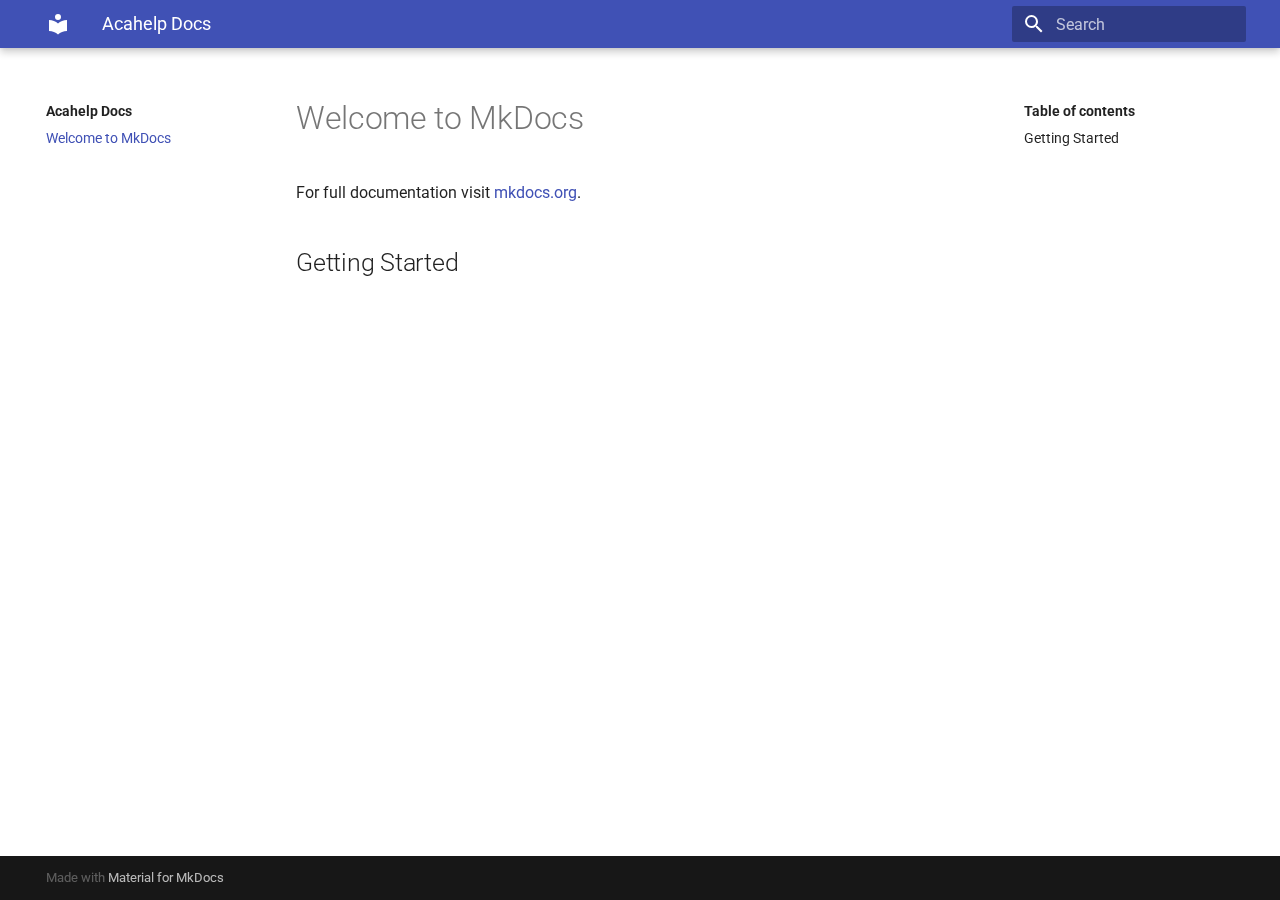
==== commit ac9de2f6: "Back to top add" ====
--- a/site/index.html
+++ b/site/index.html
@@ -213,15 +213,8 @@
     <ul class="md-nav__list" data-md-component="toc" data-md-scrollfix>
       
         <li class="md-nav__item">
-  <a href="#commands" class="md-nav__link">
-    Commands
-  </a>
-  
-</li>
-      
-        <li class="md-nav__item">
-  <a href="#project-layout" class="md-nav__link">
-    Project layout
+  <a href="#getting-started" class="md-nav__link">
+    Getting Started
   </a>
   
 </li>
@@ -260,15 +253,8 @@
     <ul class="md-nav__list" data-md-component="toc" data-md-scrollfix>
       
         <li class="md-nav__item">
-  <a href="#commands" class="md-nav__link">
-    Commands
-  </a>
-  
-</li>
-      
-        <li class="md-nav__item">
-  <a href="#project-layout" class="md-nav__link">
-    Project layout
+  <a href="#getting-started" class="md-nav__link">
+    Getting Started
   </a>
   
 </li>
@@ -288,19 +274,7 @@
                 
                 <h1 id="welcome-to-mkdocs">Welcome to MkDocs</h1>
 <p>For full documentation visit <a href="https://www.mkdocs.org">mkdocs.org</a>.</p>
-<h2 id="commands">Commands</h2>
-<ul>
-<li><code>mkdocs new [dir-name]</code> - Create a new project.</li>
-<li><code>mkdocs serve</code> - Start the live-reloading docs server.</li>
-<li><code>mkdocs build</code> - Build the documentation site.</li>
-<li><code>mkdocs -h</code> - Print help message and exit.</li>
-</ul>
-<h2 id="project-layout">Project layout</h2>
-<pre><code>mkdocs.yml    # The configuration file.
-docs/
-    index.md  # The documentation homepage.
-    ...       # Other markdown pages, images and other files.
-</code></pre>
+<h2 id="getting-started">Getting Started</h2>
                 
               
               
@@ -311,6 +285,11 @@
             </article>
           </div>
         </div>
+        
+          <a href="#" class="md-top md-icon" data-md-component="top" data-md-state="hidden">
+            <svg xmlns="http://www.w3.org/2000/svg" viewBox="0 0 24 24"><path d="M13 20h-2V8l-5.5 5.5-1.42-1.42L12 4.16l7.92 7.92-1.42 1.42L13 8v12z"/></svg>
+            Back to top
+          </a>
         
       </main>
       
@@ -338,7 +317,7 @@
     <div class="md-dialog" data-md-component="dialog">
       <div class="md-dialog__inner md-typeset"></div>
     </div>
-    <script id="__config" type="application/json">{"base": ".", "features": [], "translations": {"clipboard.copy": "Copy to clipboard", "clipboard.copied": "Copied to clipboard", "search.config.lang": "en", "search.config.pipeline": "trimmer, stopWordFilter", "search.config.separator": "[\\s\\-]+", "search.placeholder": "Search", "search.result.placeholder": "Type to start searching", "search.result.none": "No matching documents", "search.result.one": "1 matching document", "search.result.other": "# matching documents", "search.result.more.one": "1 more on this page", "search.result.more.other": "# more on this page", "search.result.term.missing": "Missing", "select.version.title": "Select version"}, "search": "assets/javascripts/workers/search.f8263e09.min.js", "version": null}</script>
+    <script id="__config" type="application/json">{"base": ".", "features": ["navigation.top"], "translations": {"clipboard.copy": "Copy to clipboard", "clipboard.copied": "Copied to clipboard", "search.config.lang": "en", "search.config.pipeline": "trimmer, stopWordFilter", "search.config.separator": "[\\s\\-]+", "search.placeholder": "Search", "search.result.placeholder": "Type to start searching", "search.result.none": "No matching documents", "search.result.one": "1 matching document", "search.result.other": "# matching documents", "search.result.more.one": "1 more on this page", "search.result.more.other": "# more on this page", "search.result.term.missing": "Missing", "select.version.title": "Select version"}, "search": "assets/javascripts/workers/search.f8263e09.min.js", "version": null}</script>
     
     
       <script src="assets/javascripts/bundle.4fc53ad4.min.js"></script>
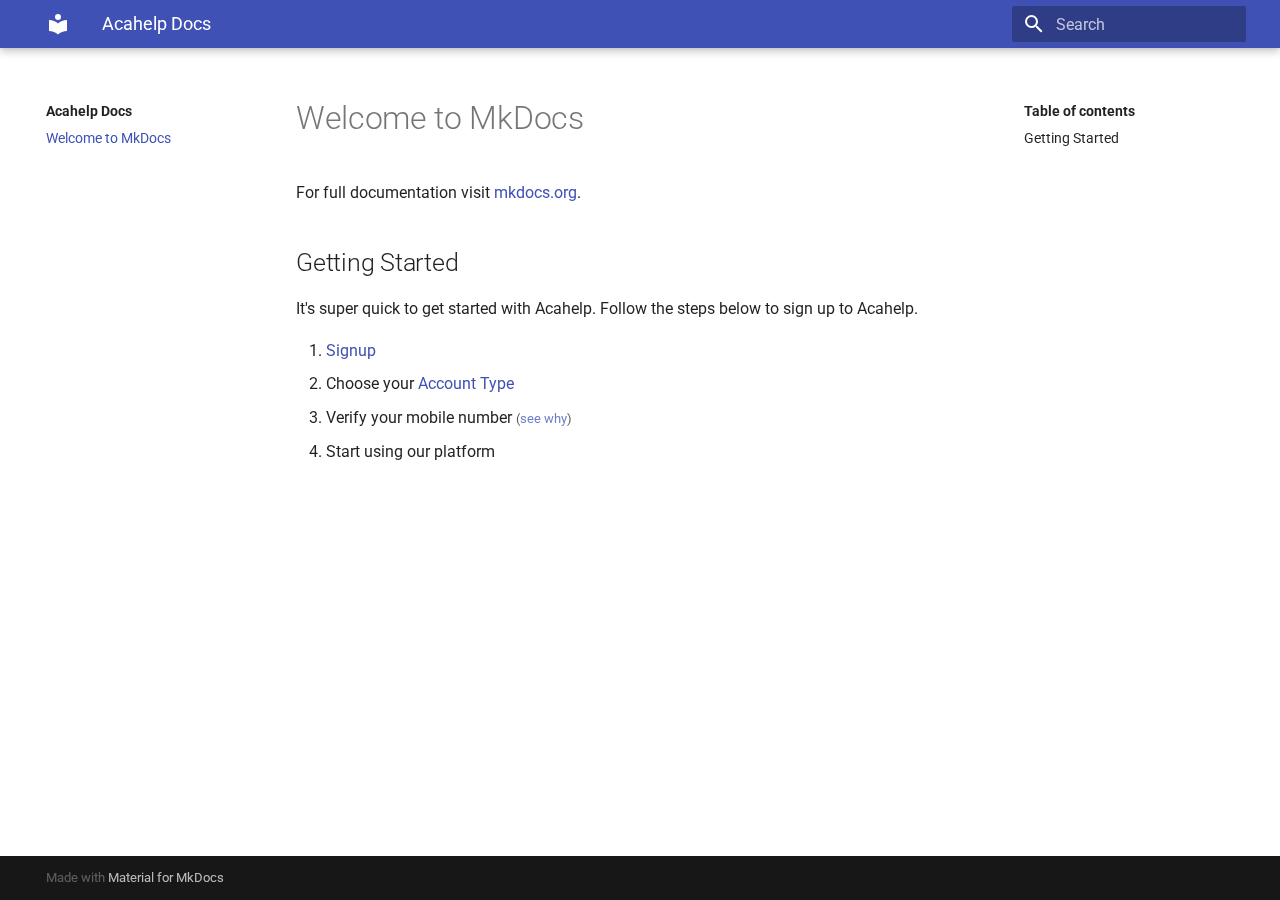
==== commit 1d6f3d1d: "Introductor page updated" ====
--- a/site/index.html
+++ b/site/index.html
@@ -122,6 +122,8 @@
         </button>
       </nav>
       
+        <div class="md-search__suggest" data-md-component="search-suggest"></div>
+      
     </form>
     <div class="md-search__output">
       <div class="md-search__scrollwrap" data-md-scrollfix>
@@ -275,6 +277,13 @@
                 <h1 id="welcome-to-mkdocs">Welcome to MkDocs</h1>
 <p>For full documentation visit <a href="https://www.mkdocs.org">mkdocs.org</a>.</p>
 <h2 id="getting-started">Getting Started</h2>
+<p>It's super quick to get started with Acahelp. Follow the steps below to sign up to Acahelp.</p>
+<ol>
+<li><a href="https://acahelp.net/login">Signup</a></li>
+<li>Choose your <a href="#">Account Type</a></li>
+<li>Verify your mobile number <small>(<a href="#">see why</a>)</small></li>
+<li>Start using our platform</li>
+</ol>
                 
               
               
@@ -317,7 +326,7 @@
     <div class="md-dialog" data-md-component="dialog">
       <div class="md-dialog__inner md-typeset"></div>
     </div>
-    <script id="__config" type="application/json">{"base": ".", "features": ["navigation.top"], "translations": {"clipboard.copy": "Copy to clipboard", "clipboard.copied": "Copied to clipboard", "search.config.lang": "en", "search.config.pipeline": "trimmer, stopWordFilter", "search.config.separator": "[\\s\\-]+", "search.placeholder": "Search", "search.result.placeholder": "Type to start searching", "search.result.none": "No matching documents", "search.result.one": "1 matching document", "search.result.other": "# matching documents", "search.result.more.one": "1 more on this page", "search.result.more.other": "# more on this page", "search.result.term.missing": "Missing", "select.version.title": "Select version"}, "search": "assets/javascripts/workers/search.f8263e09.min.js", "version": null}</script>
+    <script id="__config" type="application/json">{"base": ".", "features": ["navigation.top", "search.suggest", "navigation.sections"], "translations": {"clipboard.copy": "Copy to clipboard", "clipboard.copied": "Copied to clipboard", "search.config.lang": "en", "search.config.pipeline": "trimmer, stopWordFilter", "search.config.separator": "[\\s\\-]+", "search.placeholder": "Search", "search.result.placeholder": "Type to start searching", "search.result.none": "No matching documents", "search.result.one": "1 matching document", "search.result.other": "# matching documents", "search.result.more.one": "1 more on this page", "search.result.more.other": "# more on this page", "search.result.term.missing": "Missing", "select.version.title": "Select version"}, "search": "assets/javascripts/workers/search.f8263e09.min.js", "version": null}</script>
     
     
       <script src="assets/javascripts/bundle.4fc53ad4.min.js"></script>
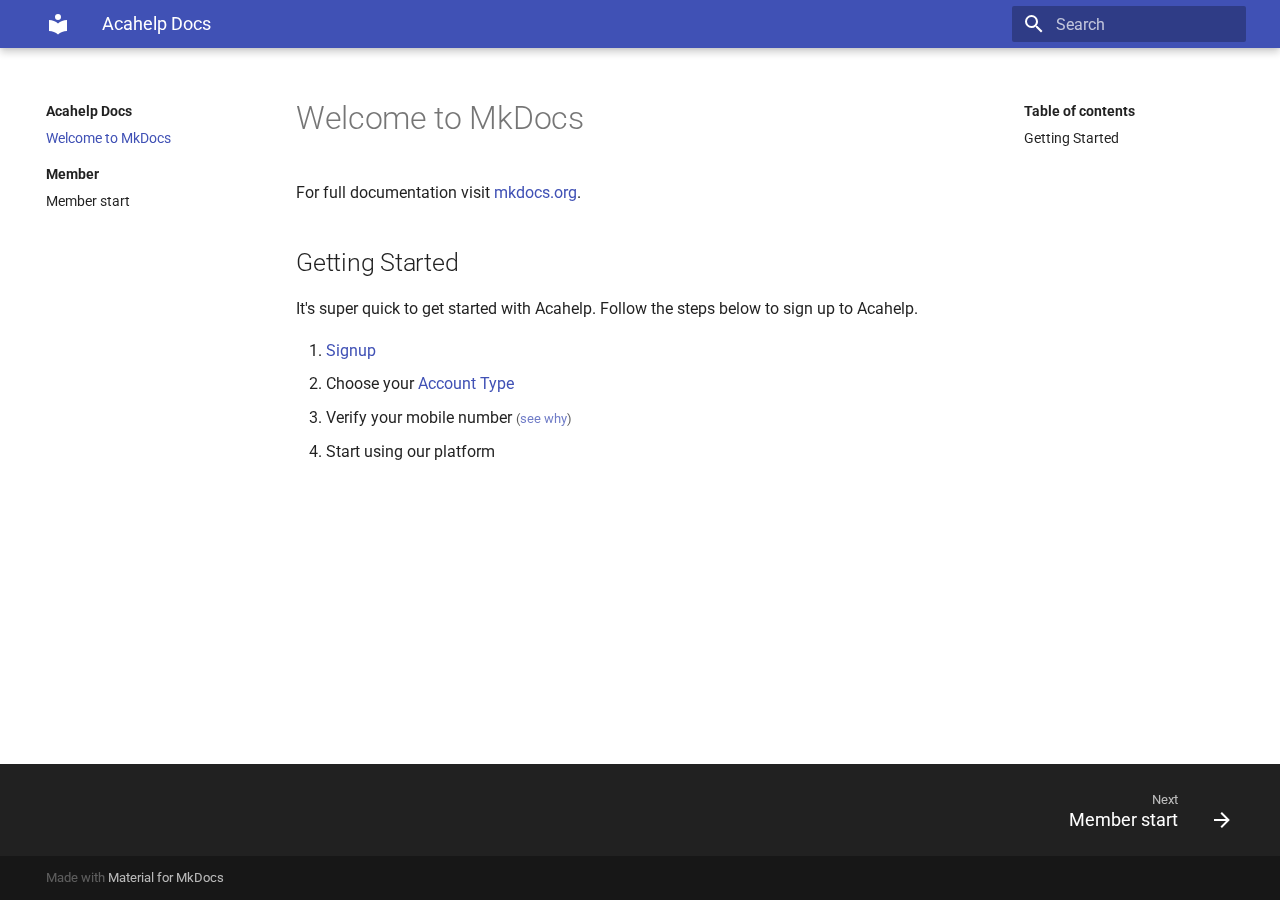
==== commit 65679ec2: "Index pallete" ====
--- a/site/index.html
+++ b/site/index.html
@@ -229,6 +229,56 @@
   
 
     
+      
+      
+      
+
+  
+  
+  
+    
+      
+    
+    <li class="md-nav__item md-nav__item--section md-nav__item--nested">
+      
+      
+        <input class="md-nav__toggle md-toggle" data-md-toggle="__nav_2" type="checkbox" id="__nav_2" >
+      
+      
+      
+      
+        <label class="md-nav__link" for="__nav_2">
+          Member
+          <span class="md-nav__icon md-icon"></span>
+        </label>
+      
+      <nav class="md-nav" aria-label="Member" data-md-level="1">
+        <label class="md-nav__title" for="__nav_2">
+          <span class="md-nav__icon md-icon"></span>
+          Member
+        </label>
+        <ul class="md-nav__list" data-md-scrollfix>
+          
+            
+              
+  
+  
+  
+    <li class="md-nav__item">
+      <a href="member/member_start/" class="md-nav__link">
+        Member start
+      </a>
+    </li>
+  
+
+            
+          
+        </ul>
+      </nav>
+    </li>
+  
+
+    
   </ul>
 </nav>
                   </div>
@@ -305,6 +355,26 @@
         
 <footer class="md-footer">
   
+    <nav class="md-footer__inner md-grid" aria-label="Footer">
+      
+      
+        
+        <a href="member/member_start/" class="md-footer__link md-footer__link--next" aria-label="Next: Member start" rel="next">
+          <div class="md-footer__title">
+            <div class="md-ellipsis">
+              <span class="md-footer__direction">
+                Next
+              </span>
+              Member start
+            </div>
+          </div>
+          <div class="md-footer__button md-icon">
+            <svg xmlns="http://www.w3.org/2000/svg" viewBox="0 0 24 24"><path d="M4 11v2h12l-5.5 5.5 1.42 1.42L19.84 12l-7.92-7.92L10.5 5.5 16 11H4z"/></svg>
+          </div>
+        </a>
+      
+    </nav>
+  
   <div class="md-footer-meta md-typeset">
     <div class="md-footer-meta__inner md-grid">
       <div class="md-footer-copyright">
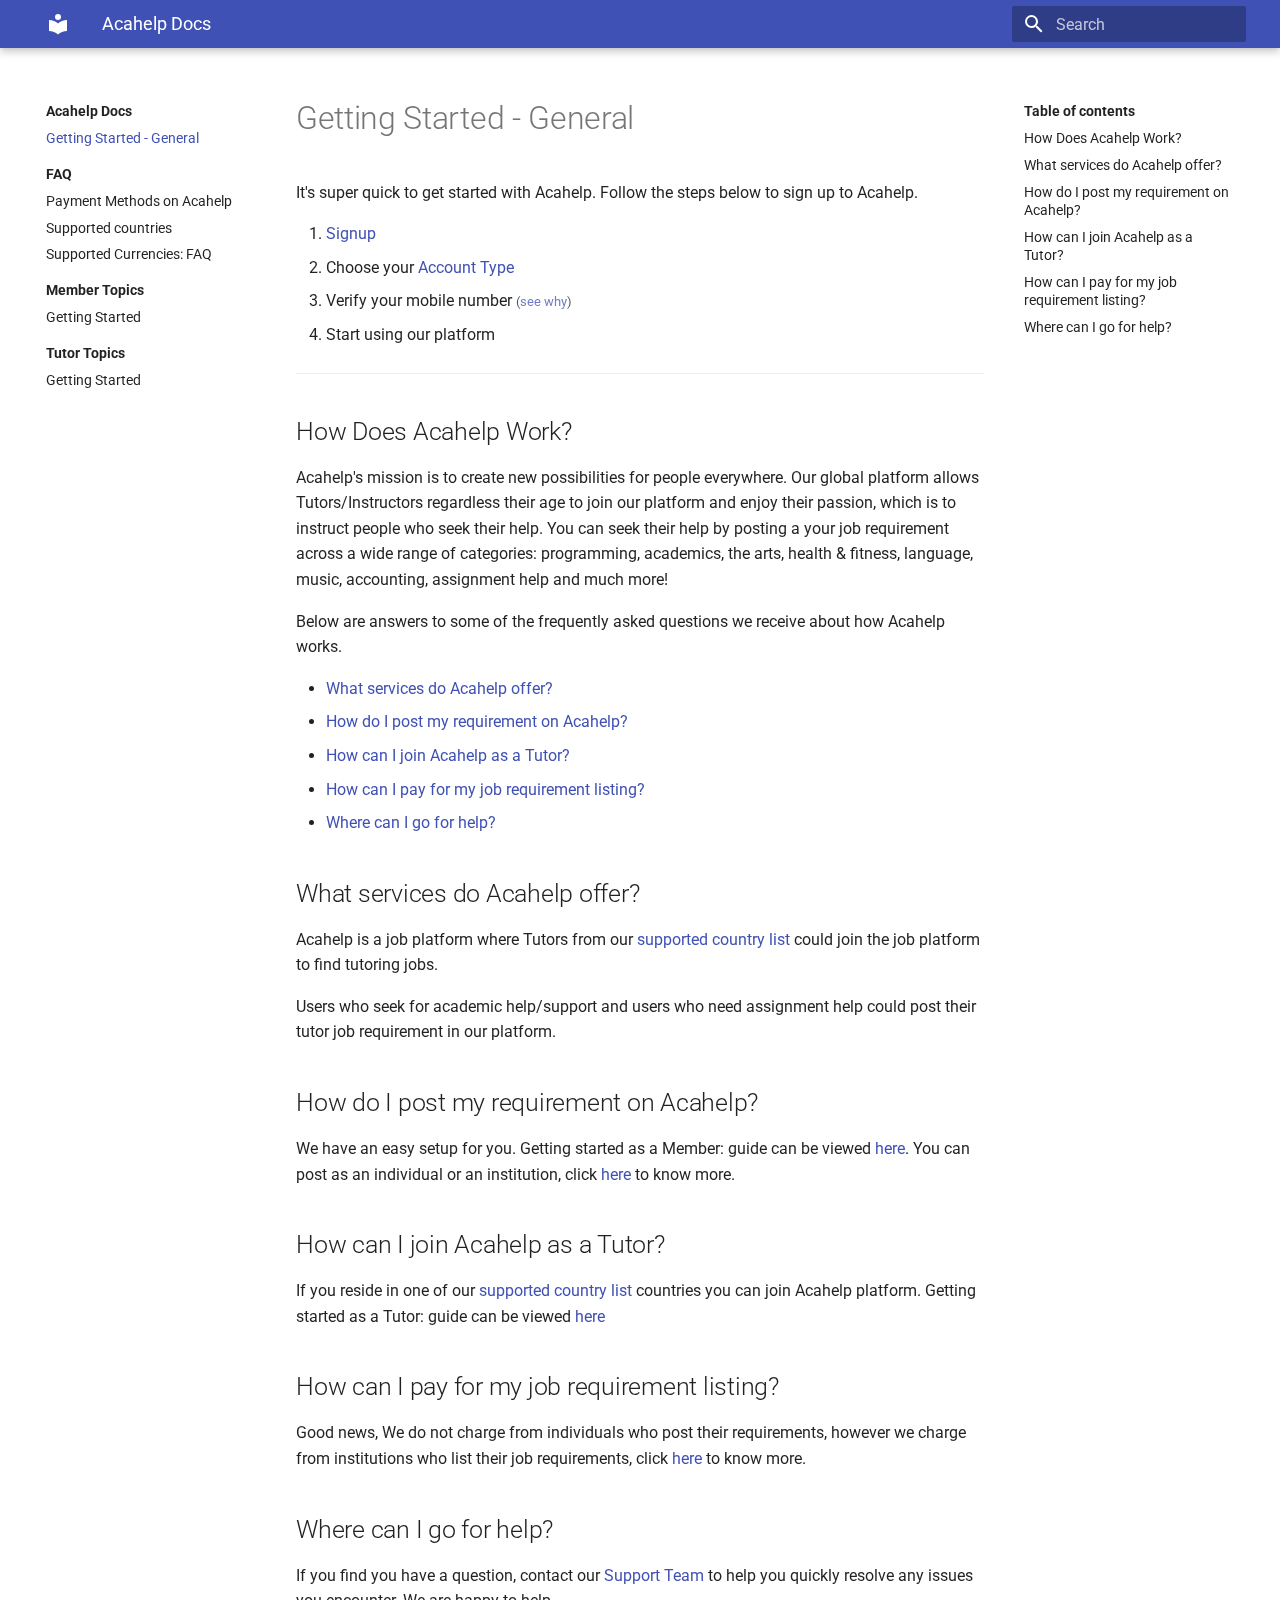
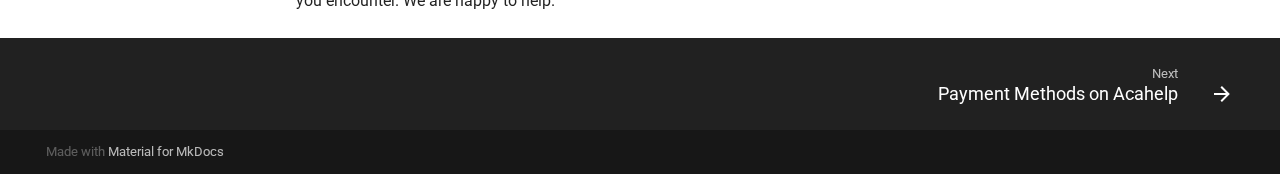
==== commit 8f77f380: "Supported Countries, FAQ generation updated" ====
--- a/site/index.html
+++ b/site/index.html
@@ -10,7 +10,7 @@
       
       
       <link rel="icon" href="assets/images/favicon.png">
-      <meta name="generator" content="mkdocs-1.2.2, mkdocs-material-7.3.0">
+      <meta name="generator" content="mkdocs-1.2.2, mkdocs-material-7.3.2">
     
     
       
@@ -18,7 +18,7 @@
       
     
     
-      <link rel="stylesheet" href="assets/stylesheets/main.8b42a75e.min.css">
+      <link rel="stylesheet" href="assets/stylesheets/main.24c991ad.min.css">
       
         
         <link rel="stylesheet" href="assets/stylesheets/palette.3f5d1f46.min.css">
@@ -61,7 +61,7 @@
     <div data-md-component="skip">
       
         
-        <a href="#welcome-to-mkdocs" class="md-skip">
+        <a href="#getting-started-general" class="md-skip">
           Skip to content
         </a>
       
@@ -93,7 +93,7 @@
         <div class="md-header__topic" data-md-component="header-topic">
           <span class="md-ellipsis">
             
-              Welcome to MkDocs
+              Getting Started - General
             
           </span>
         </div>
@@ -192,12 +192,12 @@
       
       
         <label class="md-nav__link md-nav__link--active" for="__toc">
-          Welcome to MkDocs
+          Getting Started - General
           <span class="md-nav__icon md-icon"></span>
         </label>
       
       <a href="." class="md-nav__link md-nav__link--active">
-        Welcome to MkDocs
+        Getting Started - General
       </a>
       
         
@@ -215,8 +215,43 @@
     <ul class="md-nav__list" data-md-component="toc" data-md-scrollfix>
       
         <li class="md-nav__item">
-  <a href="#getting-started" class="md-nav__link">
-    Getting Started
+  <a href="#how-does-acahelp-work" class="md-nav__link">
+    How Does Acahelp Work?
+  </a>
+  
+</li>
+      
+        <li class="md-nav__item">
+  <a href="#what-services-do-acahelp-offer" class="md-nav__link">
+    What services do Acahelp offer?
+  </a>
+  
+</li>
+      
+        <li class="md-nav__item">
+  <a href="#how-do-i-post-my-requirement-on-acahelp" class="md-nav__link">
+    How do I post my requirement on Acahelp?
+  </a>
+  
+</li>
+      
+        <li class="md-nav__item">
+  <a href="#how-can-i-join-acahelp-as-a-tutor" class="md-nav__link">
+    How can I join Acahelp as a Tutor?
+  </a>
+  
+</li>
+      
+        <li class="md-nav__item">
+  <a href="#how-can-i-pay-for-my-job-requirement-listing" class="md-nav__link">
+    How can I pay for my job requirement listing?
+  </a>
+  
+</li>
+      
+        <li class="md-nav__item">
+  <a href="#where-can-i-go-for-help" class="md-nav__link">
+    Where can I go for help?
   </a>
   
 </li>
@@ -246,16 +281,24 @@
       
       
       
+        
+          
+        
+          
+        
+          
+        
+      
       
         <label class="md-nav__link" for="__nav_2">
-          Member
+          FAQ
           <span class="md-nav__icon md-icon"></span>
         </label>
       
-      <nav class="md-nav" aria-label="Member" data-md-level="1">
+      <nav class="md-nav" aria-label="FAQ" data-md-level="1">
         <label class="md-nav__title" for="__nav_2">
           <span class="md-nav__icon md-icon"></span>
-          Member
+          FAQ
         </label>
         <ul class="md-nav__list" data-md-scrollfix>
           
@@ -265,8 +308,144 @@
   
   
     <li class="md-nav__item">
-      <a href="member/member_start/" class="md-nav__link">
-        Member start
+      <a href="FAQ/Purchases-and-Refunds/" class="md-nav__link">
+        Payment Methods on Acahelp
+      </a>
+    </li>
+  
+
+            
+          
+            
+              
+  
+  
+  
+    <li class="md-nav__item">
+      <a href="FAQ/Supported%20Countries/" class="md-nav__link">
+        Supported countries
+      </a>
+    </li>
+  
+
+            
+          
+            
+              
+  
+  
+  
+    <li class="md-nav__item">
+      <a href="FAQ/Supported%20Currencies/" class="md-nav__link">
+        Supported Currencies: FAQ
+      </a>
+    </li>
+  
+
+            
+          
+        </ul>
+      </nav>
+    </li>
+  
+
+    
+      
+      
+      
+
+  
+  
+  
+    
+      
+    
+    <li class="md-nav__item md-nav__item--section md-nav__item--nested">
+      
+      
+        <input class="md-nav__toggle md-toggle" data-md-toggle="__nav_3" type="checkbox" id="__nav_3" >
+      
+      
+      
+        
+          
+        
+      
+      
+        <label class="md-nav__link" for="__nav_3">
+          Member Topics
+          <span class="md-nav__icon md-icon"></span>
+        </label>
+      
+      <nav class="md-nav" aria-label="Member Topics" data-md-level="1">
+        <label class="md-nav__title" for="__nav_3">
+          <span class="md-nav__icon md-icon"></span>
+          Member Topics
+        </label>
+        <ul class="md-nav__list" data-md-scrollfix>
+          
+            
+              
+  
+  
+  
+    <li class="md-nav__item">
+      <a href="Member%20Topics/Getting%20Started/" class="md-nav__link">
+        Getting Started
+      </a>
+    </li>
+  
+
+            
+          
+        </ul>
+      </nav>
+    </li>
+  
+
+    
+      
+      
+      
+
+  
+  
+  
+    
+      
+    
+    <li class="md-nav__item md-nav__item--section md-nav__item--nested">
+      
+      
+        <input class="md-nav__toggle md-toggle" data-md-toggle="__nav_4" type="checkbox" id="__nav_4" >
+      
+      
+      
+        
+          
+        
+      
+      
+        <label class="md-nav__link" for="__nav_4">
+          Tutor Topics
+          <span class="md-nav__icon md-icon"></span>
+        </label>
+      
+      <nav class="md-nav" aria-label="Tutor Topics" data-md-level="1">
+        <label class="md-nav__title" for="__nav_4">
+          <span class="md-nav__icon md-icon"></span>
+          Tutor Topics
+        </label>
+        <ul class="md-nav__list" data-md-scrollfix>
+          
+            
+              
+  
+  
+  
+    <li class="md-nav__item">
+      <a href="Tutor%20Topics/Getting%20Started/" class="md-nav__link">
+        Getting Started
       </a>
     </li>
   
@@ -305,8 +484,43 @@
     <ul class="md-nav__list" data-md-component="toc" data-md-scrollfix>
       
         <li class="md-nav__item">
-  <a href="#getting-started" class="md-nav__link">
-    Getting Started
+  <a href="#how-does-acahelp-work" class="md-nav__link">
+    How Does Acahelp Work?
+  </a>
+  
+</li>
+      
+        <li class="md-nav__item">
+  <a href="#what-services-do-acahelp-offer" class="md-nav__link">
+    What services do Acahelp offer?
+  </a>
+  
+</li>
+      
+        <li class="md-nav__item">
+  <a href="#how-do-i-post-my-requirement-on-acahelp" class="md-nav__link">
+    How do I post my requirement on Acahelp?
+  </a>
+  
+</li>
+      
+        <li class="md-nav__item">
+  <a href="#how-can-i-join-acahelp-as-a-tutor" class="md-nav__link">
+    How can I join Acahelp as a Tutor?
+  </a>
+  
+</li>
+      
+        <li class="md-nav__item">
+  <a href="#how-can-i-pay-for-my-job-requirement-listing" class="md-nav__link">
+    How can I pay for my job requirement listing?
+  </a>
+  
+</li>
+      
+        <li class="md-nav__item">
+  <a href="#where-can-i-go-for-help" class="md-nav__link">
+    Where can I go for help?
   </a>
   
 </li>
@@ -324,9 +538,7 @@
               
                 
                 
-                <h1 id="welcome-to-mkdocs">Welcome to MkDocs</h1>
-<p>For full documentation visit <a href="https://www.mkdocs.org">mkdocs.org</a>.</p>
-<h2 id="getting-started">Getting Started</h2>
+                <h1 id="getting-started-general">Getting Started - General</h1>
 <p>It's super quick to get started with Acahelp. Follow the steps below to sign up to Acahelp.</p>
 <ol>
 <li><a href="https://acahelp.net/login">Signup</a></li>
@@ -334,6 +546,29 @@
 <li>Verify your mobile number <small>(<a href="#">see why</a>)</small></li>
 <li>Start using our platform</li>
 </ol>
+<hr>
+
+<h2 id="how-does-acahelp-work">How Does Acahelp Work?</h2>
+<p>Acahelp's mission is to create new possibilities for people everywhere. Our global platform allows Tutors/Instructors regardless their age to join our platform and enjoy their passion, which is to instruct people who seek their help. You can seek their help by posting a your job requirement across a wide range of categories: programming, academics, the arts, health &amp; fitness, language, music, accounting, assignment help and much more!</p>
+<p>Below are answers to some of the frequently asked questions we receive about how Acahelp works.</p>
+<ul>
+<li><a href="#what-services-do-acahelp-offer">What services do Acahelp offer?</a></li>
+<li><a href="#how-do-i-post-my-requirement-on-acahelp">How do I post my requirement on Acahelp?</a></li>
+<li><a href="#how-can-i-join-acahelp-as-a-tutor">How can I join Acahelp as a Tutor?</a></li>
+<li><a href="#how-can-i-pay-for-my-job-requirement-listing">How can I pay for my job requirement listing?</a></li>
+<li><a href="#where-can-i-go-for-help">Where can I go for help?</a></li>
+</ul>
+<h2 id="what-services-do-acahelp-offer">What services do Acahelp offer?</h2>
+<p>Acahelp is a job platform where Tutors from our <a href="/FAQ/Supported Countries">supported country list</a> could join the job platform to find tutoring jobs.</p>
+<p>Users who seek for academic help/support and users who need assignment help could post their tutor job requirement in our platform.</p>
+<h2 id="how-do-i-post-my-requirement-on-acahelp">How do I post my requirement on Acahelp?</h2>
+<p>We have an easy setup for you. Getting started as a Member: guide can be viewed <a href="#link">here</a>. You can post as an individual or an institution, click <a href="#">here</a> to know more.</p>
+<h2 id="how-can-i-join-acahelp-as-a-tutor">How can I join Acahelp as a Tutor?</h2>
+<p>If you reside in one of our <a href="/FAQ/Supported Countries">supported country list</a> countries you can join Acahelp platform. Getting started as a Tutor: guide can be viewed <a href="#link">here</a></p>
+<h2 id="how-can-i-pay-for-my-job-requirement-listing">How can I pay for my job requirement listing?</h2>
+<p>Good news, We do not charge from individuals who post their requirements, however we charge from institutions who list their job requirements, click <a href="#">here</a> to know more.</p>
+<h2 id="where-can-i-go-for-help">Where can I go for help?</h2>
+<p>If you find you have a question, contact our <a href="mailto:support@acahelp.net">Support Team</a> to help you quickly resolve any issues you encounter. We are happy to help.</p>
                 
               
               
@@ -359,13 +594,13 @@
       
       
         
-        <a href="member/member_start/" class="md-footer__link md-footer__link--next" aria-label="Next: Member start" rel="next">
+        <a href="FAQ/Purchases-and-Refunds/" class="md-footer__link md-footer__link--next" aria-label="Next: Payment Methods on Acahelp" rel="next">
           <div class="md-footer__title">
             <div class="md-ellipsis">
               <span class="md-footer__direction">
                 Next
               </span>
-              Member start
+              Payment Methods on Acahelp
             </div>
           </div>
           <div class="md-footer__button md-icon">
@@ -396,10 +631,10 @@
     <div class="md-dialog" data-md-component="dialog">
       <div class="md-dialog__inner md-typeset"></div>
     </div>
-    <script id="__config" type="application/json">{"base": ".", "features": ["navigation.top", "search.suggest", "navigation.sections"], "translations": {"clipboard.copy": "Copy to clipboard", "clipboard.copied": "Copied to clipboard", "search.config.lang": "en", "search.config.pipeline": "trimmer, stopWordFilter", "search.config.separator": "[\\s\\-]+", "search.placeholder": "Search", "search.result.placeholder": "Type to start searching", "search.result.none": "No matching documents", "search.result.one": "1 matching document", "search.result.other": "# matching documents", "search.result.more.one": "1 more on this page", "search.result.more.other": "# more on this page", "search.result.term.missing": "Missing", "select.version.title": "Select version"}, "search": "assets/javascripts/workers/search.f8263e09.min.js", "version": null}</script>
-    
-    
-      <script src="assets/javascripts/bundle.4fc53ad4.min.js"></script>
+    <script id="__config" type="application/json">{"base": ".", "features": ["navigation.top", "search.suggest", "navigation.sections", "navigation.indexes"], "translations": {"clipboard.copy": "Copy to clipboard", "clipboard.copied": "Copied to clipboard", "search.config.lang": "en", "search.config.pipeline": "trimmer, stopWordFilter", "search.config.separator": "[\\s\\-]+", "search.placeholder": "Search", "search.result.placeholder": "Type to start searching", "search.result.none": "No matching documents", "search.result.one": "1 matching document", "search.result.other": "# matching documents", "search.result.more.one": "1 more on this page", "search.result.more.other": "# more on this page", "search.result.term.missing": "Missing", "select.version.title": "Select version"}, "search": "assets/javascripts/workers/search.e99e714c.min.js", "version": null}</script>
+    
+    
+      <script src="assets/javascripts/bundle.bc35569b.min.js"></script>
       
     
   </body>
--- a/site/assets/stylesheets/main.24c991ad.min.css
+++ b/site/assets/stylesheets/main.24c991ad.min.css
@@ -0,0 +1,2 @@
+@charset "UTF-8";html{-webkit-text-size-adjust:none;-moz-text-size-adjust:none;-ms-text-size-adjust:none;text-size-adjust:none;box-sizing:border-box}*,:after,:before{box-sizing:inherit}body{margin:0}a,button,input,label{-webkit-tap-highlight-color:transparent}a{color:inherit;text-decoration:none}hr{border:0;box-sizing:content-box;display:block;height:.05rem;overflow:visible;padding:0}small{font-size:80%}sub,sup{line-height:1em}img{border-style:none}table{border-collapse:separate;border-spacing:0}td,th{font-weight:400;vertical-align:top}button{background:transparent;border:0;font-family:inherit;font-size:inherit;margin:0;padding:0}input{border:0;outline:none}:root{--md-default-fg-color:rgba(0,0,0,0.87);--md-default-fg-color--light:rgba(0,0,0,0.54);--md-default-fg-color--lighter:rgba(0,0,0,0.32);--md-default-fg-color--lightest:rgba(0,0,0,0.07);--md-default-bg-color:#fff;--md-default-bg-color--light:hsla(0,0%,100%,0.7);--md-default-bg-color--lighter:hsla(0,0%,100%,0.3);--md-default-bg-color--lightest:hsla(0,0%,100%,0.12);--md-primary-fg-color:#4051b5;--md-primary-fg-color--light:#5d6cc0;--md-primary-fg-color--dark:#303fa1;--md-primary-bg-color:#fff;--md-primary-bg-color--light:hsla(0,0%,100%,0.7);--md-accent-fg-color:#526cfe;--md-accent-fg-color--transparent:rgba(82,108,254,0.1);--md-accent-bg-color:#fff;--md-accent-bg-color--light:hsla(0,0%,100%,0.7)}:root>*{--md-code-fg-color:#36464e;--md-code-bg-color:#f5f5f5;--md-code-hl-color:rgba(255,255,0,0.5);--md-code-hl-number-color:#d52a2a;--md-code-hl-special-color:#db1457;--md-code-hl-function-color:#a846b9;--md-code-hl-constant-color:#6e59d9;--md-code-hl-keyword-color:#3f6ec6;--md-code-hl-string-color:#1c7d4d;--md-code-hl-name-color:var(--md-code-fg-color);--md-code-hl-operator-color:var(--md-default-fg-color--light);--md-code-hl-punctuation-color:var(--md-default-fg-color--light);--md-code-hl-comment-color:var(--md-default-fg-color--light);--md-code-hl-generic-color:var(--md-default-fg-color--light);--md-code-hl-variable-color:var(--md-default-fg-color--light);--md-typeset-color:var(--md-default-fg-color);--md-typeset-a-color:var(--md-primary-fg-color);--md-typeset-mark-color:rgba(255,255,0,0.5);--md-typeset-del-color:hsla(6,90%,60%,0.15);--md-typeset-ins-color:rgba(11,213,112,0.15);--md-typeset-kbd-color:#fafafa;--md-typeset-kbd-accent-color:#fff;--md-typeset-kbd-border-color:#b8b8b8;--md-typeset-table-color:rgba(0,0,0,0.12);--md-admonition-fg-color:var(--md-default-fg-color);--md-admonition-bg-color:var(--md-default-bg-color);--md-footer-fg-color:#fff;--md-footer-fg-color--light:hsla(0,0%,100%,0.7);--md-footer-fg-color--lighter:hsla(0,0%,100%,0.3);--md-footer-bg-color:rgba(0,0,0,0.87);--md-footer-bg-color--dark:rgba(0,0,0,0.32)}.md-icon svg{fill:currentColor;display:block;height:1.2rem;width:1.2rem}body{-webkit-font-smoothing:antialiased;-moz-osx-font-smoothing:grayscale}body,input{font-feature-settings:"kern","liga";font-family:var(--md-text-font-family,_),-apple-system,BlinkMacSystemFont,Helvetica,Arial,sans-serif}body,code,input,kbd,pre{color:var(--md-typeset-color)}code,kbd,pre{font-feature-settings:"kern";font-family:var(--md-code-font-family,_),SFMono-Regular,Consolas,Menlo,monospace}:root{--md-typeset-table-sort-icon:url('data:image/svg+xml;charset=utf-8,<svg xmlns="http://www.w3.org/2000/svg" viewBox="0 0 24 24"><path d="m18 21-4-4h3V7h-3l4-4 4 4h-3v10h3M2 19v-2h10v2M2 13v-2h7v2M2 7V5h4v2H2z"/></svg>');--md-typeset-table-sort-icon--asc:url('data:image/svg+xml;charset=utf-8,<svg xmlns="http://www.w3.org/2000/svg" viewBox="0 0 24 24"><path d="M19 17h3l-4 4-4-4h3V3h2M2 17h10v2H2M6 5v2H2V5m0 6h7v2H2v-2z"/></svg>');--md-typeset-table-sort-icon--desc:url('data:image/svg+xml;charset=utf-8,<svg xmlns="http://www.w3.org/2000/svg" viewBox="0 0 24 24"><path d="M19 7h3l-4-4-4 4h3v14h2M2 17h10v2H2M6 5v2H2V5m0 6h7v2H2v-2z"/></svg>')}.md-typeset{-webkit-print-color-adjust:exact;color-adjust:exact;font-size:.8rem;line-height:1.6}@media print{.md-typeset{font-size:.68rem}}.md-typeset blockquote,.md-typeset dl,.md-typeset figure,.md-typeset ol,.md-typeset pre,.md-typeset ul{margin:1em 0}.md-typeset h1{color:var(--md-default-fg-color--light);font-size:2em;line-height:1.3;margin:0 0 1.25em}.md-typeset h1,.md-typeset h2{font-weight:300;letter-spacing:-.01em}.md-typeset h2{font-size:1.5625em;line-height:1.4;margin:1.6em 0 .64em}.md-typeset h3{font-size:1.25em;font-weight:400;letter-spacing:-.01em;line-height:1.5;margin:1.6em 0 .8em}.md-typeset h2+h3{margin-top:.8em}.md-typeset h4{font-weight:700;letter-spacing:-.01em;margin:1em 0}.md-typeset h5,.md-typeset h6{color:var(--md-default-fg-color--light);font-size:.8em;font-weight:700;letter-spacing:-.01em;margin:1.25em 0}.md-typeset h5{text-transform:uppercase}.md-typeset hr{border-bottom:.05rem solid var(--md-default-fg-color--lightest);display:flow-root;margin:1.5em 0}.md-typeset a{color:var(--md-typeset-a-color);word-break:break-word}.md-typeset a,.md-typeset a:before{transition:color 125ms}.md-typeset a:focus,.md-typeset a:hover{color:var(--md-accent-fg-color)}.md-typeset a.focus-visible{outline-color:var(--md-accent-fg-color);outline-offset:.2rem}.md-typeset code,.md-typeset kbd,.md-typeset pre{color:var(--md-code-fg-color);direction:ltr}@media print{.md-typeset code,.md-typeset kbd,.md-typeset pre{white-space:pre-wrap}}.md-typeset code{background-color:var(--md-code-bg-color);border-radius:.1rem;-webkit-box-decoration-break:clone;box-decoration-break:clone;font-size:.85em;padding:0 .2941176471em;word-break:break-word}.md-typeset code:not(.focus-visible){-webkit-tap-highlight-color:transparent;outline:none}.md-typeset h1 code,.md-typeset h2 code,.md-typeset h3 code,.md-typeset h4 code,.md-typeset h5 code,.md-typeset h6 code{background-color:transparent;box-shadow:none;margin:initial;padding:initial}.md-typeset a code{color:currentColor}.md-typeset pre{display:flow-root;line-height:1.4;position:relative}.md-typeset pre>code{-webkit-box-decoration-break:slice;box-decoration-break:slice;box-shadow:none;display:block;margin:0;overflow:auto;padding:.7720588235em 1.1764705882em;scrollbar-color:var(--md-default-fg-color--lighter) transparent;scrollbar-width:thin;touch-action:auto;word-break:normal}.md-typeset pre>code:hover{scrollbar-color:var(--md-accent-fg-color) transparent}.md-typeset pre>code::-webkit-scrollbar{height:.2rem;width:.2rem}.md-typeset pre>code::-webkit-scrollbar-thumb{background-color:var(--md-default-fg-color--lighter)}.md-typeset pre>code::-webkit-scrollbar-thumb:hover{background-color:var(--md-accent-fg-color)}@media screen and (max-width:44.9375em){.md-typeset>pre{margin:1em -.8rem}.md-typeset>pre code{border-radius:0}}.md-typeset kbd{background-color:var(--md-typeset-kbd-color);border-radius:.1rem;box-shadow:0 .1rem 0 .05rem var(--md-typeset-kbd-border-color),0 .1rem 0 var(--md-typeset-kbd-border-color),0 -.1rem .2rem var(--md-typeset-kbd-accent-color) inset;color:var(--md-default-fg-color);display:inline-block;font-size:.75em;padding:0 .6666666667em;vertical-align:text-top;word-break:break-word}.md-typeset mark{background-color:var(--md-typeset-mark-color);-webkit-box-decoration-break:clone;box-decoration-break:clone;color:inherit;word-break:break-word}.md-typeset abbr{border-bottom:.05rem dotted var(--md-default-fg-color--light);cursor:help;text-decoration:none}@media (hover:none){.md-typeset abbr{position:relative}.md-typeset abbr[title]:focus:after,.md-typeset abbr[title]:hover:after{background-color:var(--md-default-fg-color);border-radius:.1rem;box-shadow:0 2px 2px 0 rgba(0,0,0,.14),0 1px 5px 0 rgba(0,0,0,.12),0 3px 1px -2px rgba(0,0,0,.2);color:var(--md-default-bg-color);content:attr(title);display:inline-block;font-size:.7rem;left:0;margin-top:2em;max-width:80%;min-width:-webkit-max-content;min-width:-moz-max-content;min-width:max-content;padding:.2rem .3rem;position:absolute;width:auto}}.md-typeset small{opacity:.75}.md-typeset sub,.md-typeset sup{margin-left:.078125em}[dir=rtl] .md-typeset sub,[dir=rtl] .md-typeset sup{margin-left:0;margin-right:.078125em}.md-typeset blockquote{border-left:.2rem solid var(--md-default-fg-color--lighter);color:var(--md-default-fg-color--light);padding-left:.6rem}[dir=rtl] .md-typeset blockquote{border-left:initial;border-right:.2rem solid var(--md-default-fg-color--lighter);padding-left:0;padding-right:.6rem}.md-typeset ul{list-style-type:disc}.md-typeset ol,.md-typeset ul{display:flow-root;margin-left:.625em;padding:0}[dir=rtl] .md-typeset ol,[dir=rtl] .md-typeset ul{margin-left:0;margin-right:.625em}.md-typeset ol ol,.md-typeset ul ol{list-style-type:lower-alpha}.md-typeset ol ol ol,.md-typeset ul ol ol{list-style-type:lower-roman}.md-typeset ol li,.md-typeset ul li{margin-bottom:.5em;margin-left:1.25em}[dir=rtl] .md-typeset ol li,[dir=rtl] .md-typeset ul li{margin-left:0;margin-right:1.25em}.md-typeset ol li blockquote,.md-typeset ol li p,.md-typeset ul li blockquote,.md-typeset ul li p{margin:.5em 0}.md-typeset ol li:last-child,.md-typeset ul li:last-child{margin-bottom:0}.md-typeset ol li ol,.md-typeset ol li ul,.md-typeset ul li ol,.md-typeset ul li ul{margin:.5em 0 .5em .625em}[dir=rtl] .md-typeset ol li ol,[dir=rtl] .md-typeset ol li ul,[dir=rtl] .md-typeset ul li ol,[dir=rtl] .md-typeset ul li ul{margin-left:0;margin-right:.625em}.md-typeset dd{margin:1em 0 1.5em 1.875em}[dir=rtl] .md-typeset dd{margin-left:0;margin-right:1.875em}.md-typeset img,.md-typeset svg{height:auto;max-width:100%}.md-typeset img[align=left],.md-typeset svg[align=left]{margin:1em 1em 1em 0}.md-typeset img[align=right],.md-typeset svg[align=right]{margin:1em 0 1em 1em}.md-typeset img[align]:only-child,.md-typeset svg[align]:only-child{margin-top:0}.md-typeset figure{display:flow-root;margin:0 auto;max-width:100%;text-align:center;width:-webkit-fit-content;width:-moz-fit-content;width:fit-content}.md-typeset figure img{display:block}.md-typeset figcaption{font-style:italic;margin:1em auto 2em;max-width:24rem}.md-typeset iframe{max-width:100%}.md-typeset table:not([class]){background-color:var(--md-default-bg-color);border:.05rem solid var(--md-typeset-table-color);border-radius:.1rem;display:inline-block;font-size:.64rem;max-width:100%;overflow:auto;touch-action:auto}@media print{.md-typeset table:not([class]){display:table}}.md-typeset table:not([class])+*{margin-top:1.5em}.md-typeset table:not([class]) td>:first-child,.md-typeset table:not([class]) th>:first-child{margin-top:0}.md-typeset table:not([class]) td>:last-child,.md-typeset table:not([class]) th>:last-child{margin-bottom:0}.md-typeset table:not([class]) td:not([align]),.md-typeset table:not([class]) th:not([align]){text-align:left}[dir=rtl] .md-typeset table:not([class]) td:not([align]),[dir=rtl] .md-typeset table:not([class]) th:not([align]){text-align:right}.md-typeset table:not([class]) th{font-weight:700;min-width:5rem;padding:.9375em 1.25em;vertical-align:top}.md-typeset table:not([class]) th a{color:inherit}.md-typeset table:not([class]) td{border-top:.05rem solid var(--md-typeset-table-color);padding:.9375em 1.25em;vertical-align:top}.md-typeset table:not([class]) tbody tr{transition:background-color 125ms}.md-typeset table:not([class]) tbody tr:hover{background-color:rgba(0,0,0,.035);box-shadow:0 .05rem 0 var(--md-default-bg-color) inset}.md-typeset table:not([class]) a{word-break:normal}.md-typeset table th[role=columnheader]{cursor:pointer}.md-typeset table th[role=columnheader]:after{content:"";display:inline-block;height:1.2em;margin-left:.5em;-webkit-mask-image:var(--md-typeset-table-sort-icon);mask-image:var(--md-typeset-table-sort-icon);-webkit-mask-repeat:no-repeat;mask-repeat:no-repeat;-webkit-mask-size:contain;mask-size:contain;transition:background-color 125ms;vertical-align:text-bottom;width:1.2em}.md-typeset table th[role=columnheader]:hover:after{background-color:var(--md-default-fg-color--lighter)}.md-typeset table th[role=columnheader][aria-sort=ascending]:after{background-color:var(--md-default-fg-color--light);-webkit-mask-image:var(--md-typeset-table-sort-icon--asc);mask-image:var(--md-typeset-table-sort-icon--asc)}.md-typeset table th[role=columnheader][aria-sort=descending]:after{background-color:var(--md-default-fg-color--light);-webkit-mask-image:var(--md-typeset-table-sort-icon--desc);mask-image:var(--md-typeset-table-sort-icon--desc)}.md-typeset__scrollwrap{margin:1em -.8rem;overflow-x:auto;touch-action:auto}.md-typeset__table{display:inline-block;margin-bottom:.5em;padding:0 .8rem}@media print{.md-typeset__table{display:block}}html .md-typeset__table table{display:table;margin:0;overflow:hidden;width:100%}html{font-size:125%;height:100%;overflow-x:hidden}@media screen and (min-width:100em){html{font-size:137.5%}}@media screen and (min-width:125em){html{font-size:150%}}body{background-color:var(--md-default-bg-color);display:flex;flex-direction:column;font-size:.5rem;min-height:100%;position:relative;width:100%}@media print{body{display:block}}@media screen and (max-width:59.9375em){body[data-md-state=lock]{position:fixed}}.md-grid{margin-left:auto;margin-right:auto;max-width:61rem}.md-container{display:flex;flex-direction:column;flex-grow:1}@media print{.md-container{display:block}}.md-main{flex-grow:1}.md-main__inner{display:flex;height:100%;margin-top:1.5rem}.md-ellipsis{overflow:hidden;text-overflow:ellipsis;white-space:nowrap}.md-toggle{display:none}.md-option{height:0;opacity:0;position:absolute;width:0}.md-option:checked+label:not([hidden]){display:block}.md-option.focus-visible+label{outline-color:var(--md-accent-fg-color);outline-style:auto}.md-skip{background-color:var(--md-default-fg-color);border-radius:.1rem;color:var(--md-default-bg-color);font-size:.64rem;margin:.5rem;opacity:0;outline-color:var(--md-accent-fg-color);padding:.3rem .5rem;position:fixed;transform:translateY(.4rem);z-index:-1}.md-skip:focus{opacity:1;transform:translateY(0);transition:transform .25s cubic-bezier(.4,0,.2,1),opacity 175ms 75ms;z-index:10}@page{margin:25mm}.md-announce{background-color:var(--md-footer-bg-color);overflow:auto}@media print{.md-announce{display:none}}.md-announce__inner{color:var(--md-footer-fg-color);font-size:.7rem;margin:.6rem auto;padding:0 .8rem}:root{--md-clipboard-icon:url('data:image/svg+xml;charset=utf-8,<svg xmlns="http://www.w3.org/2000/svg" viewBox="0 0 24 24"><path d="M19 21H8V7h11m0-2H8a2 2 0 0 0-2 2v14a2 2 0 0 0 2 2h11a2 2 0 0 0 2-2V7a2 2 0 0 0-2-2m-3-4H4a2 2 0 0 0-2 2v14h2V3h12V1z"/></svg>')}.md-clipboard{border-radius:.1rem;color:var(--md-default-fg-color--lightest);cursor:pointer;height:1.5em;outline-color:var(--md-accent-fg-color);outline-offset:.1rem;position:absolute;right:.5em;top:.5em;transition:color .25s;width:1.5em;z-index:1}@media print{.md-clipboard{display:none}}.md-clipboard:not(.focus-visible){-webkit-tap-highlight-color:transparent;outline:none}:hover>.md-clipboard{color:var(--md-default-fg-color--light)}.md-clipboard:focus,.md-clipboard:hover{color:var(--md-accent-fg-color)}.md-clipboard:after{background-color:currentColor;content:"";display:block;height:1.125em;margin:0 auto;-webkit-mask-image:var(--md-clipboard-icon);mask-image:var(--md-clipboard-icon);-webkit-mask-repeat:no-repeat;mask-repeat:no-repeat;-webkit-mask-size:contain;mask-size:contain;width:1.125em}.md-clipboard--inline{cursor:pointer}.md-clipboard--inline code{transition:color .25s,background-color .25s}.md-clipboard--inline:focus code,.md-clipboard--inline:hover code{background-color:var(--md-accent-fg-color--transparent);color:var(--md-accent-fg-color)}.md-content{flex-grow:1;overflow:hidden;scroll-padding-top:51.2rem}.md-content__inner{margin:0 .8rem 1.2rem;padding-top:.6rem}@media screen and (min-width:76.25em){.md-sidebar--primary:not([hidden])~.md-content>.md-content__inner{margin-left:1.2rem}[dir=rtl] .md-sidebar--primary:not([hidden])~.md-content>.md-content__inner{margin-left:.8rem;margin-right:1.2rem}.md-sidebar--secondary:not([hidden])~.md-content>.md-content__inner{margin-right:1.2rem}[dir=rtl] .md-sidebar--secondary:not([hidden])~.md-content>.md-content__inner{margin-left:1.2rem;margin-right:.8rem}}.md-content__inner:before{content:"";display:block;height:.4rem}.md-content__inner>:last-child{margin-bottom:0}.md-content__button{float:right;margin:.4rem 0 .4rem .4rem;padding:0}@media print{.md-content__button{display:none}}[dir=rtl] .md-content__button{float:left;margin-left:0;margin-right:.4rem}[dir=rtl] .md-content__button svg{transform:scaleX(-1)}.md-typeset .md-content__button{color:var(--md-default-fg-color--lighter)}.md-content__button svg{display:inline;vertical-align:top}.md-dialog{background-color:var(--md-default-fg-color);border-radius:.1rem;bottom:.8rem;box-shadow:0 2px 2px 0 rgba(0,0,0,.14),0 1px 5px 0 rgba(0,0,0,.12),0 3px 1px -2px rgba(0,0,0,.2);left:auto;min-width:11.1rem;opacity:0;padding:.4rem .6rem;pointer-events:none;position:fixed;right:.8rem;transform:translateY(100%);transition:transform 0ms .4s,opacity .4s;z-index:3}@media print{.md-dialog{display:none}}[dir=rtl] .md-dialog{left:.8rem;right:auto}.md-dialog[data-md-state=open]{opacity:1;pointer-events:auto;transform:translateY(0);transition:transform .4s cubic-bezier(.075,.85,.175,1),opacity .4s}.md-dialog__inner{color:var(--md-default-bg-color);font-size:.7rem}.md-typeset .md-button{border:.1rem solid;border-radius:.1rem;color:var(--md-primary-fg-color);cursor:pointer;display:inline-block;font-weight:700;padding:.625em 2em;transition:color 125ms,background-color 125ms,border-color 125ms}.md-typeset .md-button--primary{background-color:var(--md-primary-fg-color);border-color:var(--md-primary-fg-color);color:var(--md-primary-bg-color)}.md-typeset .md-button:focus,.md-typeset .md-button:hover{background-color:var(--md-accent-fg-color);border-color:var(--md-accent-fg-color);color:var(--md-accent-bg-color)}.md-typeset .md-input{border-radius:.1rem;box-shadow:0 .2rem .5rem rgba(0,0,0,.1),0 .025rem .05rem rgba(0,0,0,.1);font-size:.8rem;height:1.8rem;padding:0 .6rem;transition:box-shadow .25s}.md-typeset .md-input:focus,.md-typeset .md-input:hover{box-shadow:0 .4rem 1rem rgba(0,0,0,.15),0 .025rem .05rem rgba(0,0,0,.15)}.md-typeset .md-input--stretch{width:100%}.md-header{background-color:var(--md-primary-fg-color);box-shadow:0 0 .2rem transparent,0 .2rem .4rem transparent;color:var(--md-primary-bg-color);left:0;position:-webkit-sticky;position:sticky;right:0;top:0;z-index:3}@media print{.md-header{display:none}}.md-header[data-md-state=shadow]{box-shadow:0 0 .2rem rgba(0,0,0,.1),0 .2rem .4rem rgba(0,0,0,.2);transition:transform .25s cubic-bezier(.1,.7,.1,1),box-shadow .25s}.md-header[data-md-state=hidden]{transform:translateY(-100%);transition:transform .25s cubic-bezier(.8,0,.6,1),box-shadow .25s}.md-header__inner{align-items:center;display:flex;padding:0 .2rem}.md-header__button{color:currentColor;cursor:pointer;margin:.2rem;outline-color:var(--md-accent-fg-color);padding:.4rem;position:relative;transition:opacity .25s;vertical-align:middle;z-index:1}.md-header__button:hover{opacity:.7}.md-header__button:not([hidden]){display:inline-block}.md-header__button:not(.focus-visible){-webkit-tap-highlight-color:transparent;outline:none}.md-header__button.md-logo{margin:.2rem;padding:.4rem}@media screen and (max-width:76.1875em){.md-header__button.md-logo{display:none}}.md-header__button.md-logo img,.md-header__button.md-logo svg{fill:currentColor;display:block;height:1.2rem;width:1.2rem}@media screen and (min-width:60em){.md-header__button[for=__search]{display:none}}.no-js .md-header__button[for=__search]{display:none}[dir=rtl] .md-header__button[for=__search] svg{transform:scaleX(-1)}@media screen and (min-width:76.25em){.md-header__button[for=__drawer]{display:none}}.md-header__topic{display:flex;max-width:100%;position:absolute;transition:transform .4s cubic-bezier(.1,.7,.1,1),opacity .15s}.md-header__topic+.md-header__topic{opacity:0;pointer-events:none;transform:translateX(1.25rem);transition:transform .4s cubic-bezier(1,.7,.1,.1),opacity .15s;z-index:-1}[dir=rtl] .md-header__topic+.md-header__topic{transform:translateX(-1.25rem)}.md-header__title{flex-grow:1;font-size:.9rem;height:2.4rem;line-height:2.4rem;margin-left:1rem;margin-right:.4rem}.md-header__title[data-md-state=active] .md-header__topic{opacity:0;pointer-events:none;transform:translateX(-1.25rem);transition:transform .4s cubic-bezier(1,.7,.1,.1),opacity .15s;z-index:-1}[dir=rtl] .md-header__title[data-md-state=active] .md-header__topic{transform:translateX(1.25rem)}.md-header__title[data-md-state=active] .md-header__topic+.md-header__topic{opacity:1;pointer-events:auto;transform:translateX(0);transition:transform .4s cubic-bezier(.1,.7,.1,1),opacity .15s;z-index:0}.md-header__title>.md-header__ellipsis{height:100%;position:relative;width:100%}.md-header__option{display:flex;flex-shrink:0;max-width:100%;transition:max-width 0ms .25s,opacity .25s .25s;white-space:nowrap}[data-md-toggle=search]:checked~.md-header .md-header__option{max-width:0;opacity:0;transition:max-width 0ms,opacity 0ms}.md-header__source{display:none}@media screen and (min-width:60em){.md-header__source{display:block;margin-left:1rem;max-width:11.7rem;width:11.7rem}[dir=rtl] .md-header__source{margin-left:0;margin-right:1rem}}@media screen and (min-width:76.25em){.md-header__source{margin-left:1.4rem}[dir=rtl] .md-header__source{margin-right:1.4rem}}.md-footer{background-color:var(--md-footer-bg-color);color:var(--md-footer-fg-color)}@media print{.md-footer{display:none}}.md-footer__inner{overflow:auto;padding:.2rem}.md-footer__link{display:flex;outline-color:var(--md-accent-fg-color);padding-bottom:.4rem;padding-top:1.4rem;transition:opacity .25s}@media screen and (min-width:45em){.md-footer__link{width:50%}}.md-footer__link:focus,.md-footer__link:hover{opacity:.7}.md-footer__link--prev{float:left}@media screen and (max-width:44.9375em){.md-footer__link--prev{width:25%}.md-footer__link--prev .md-footer__title{display:none}}[dir=rtl] .md-footer__link--prev{float:right}[dir=rtl] .md-footer__link--prev svg{transform:scaleX(-1)}.md-footer__link--next{float:right;text-align:right}@media screen and (max-width:44.9375em){.md-footer__link--next{width:75%}}[dir=rtl] .md-footer__link--next{float:left;text-align:left}[dir=rtl] .md-footer__link--next svg{transform:scaleX(-1)}.md-footer__title{flex-grow:1;font-size:.9rem;line-height:2.4rem;max-width:calc(100% - 2.4rem);padding:0 1rem;position:relative}.md-footer__button{margin:.2rem;padding:.4rem}.md-footer__direction{font-size:.64rem;left:0;margin-top:-1rem;opacity:.7;padding:0 1rem;position:absolute;right:0}.md-footer-meta{background-color:var(--md-footer-bg-color--dark)}.md-footer-meta__inner{display:flex;flex-wrap:wrap;justify-content:space-between;padding:.2rem}html .md-footer-meta.md-typeset a{color:var(--md-footer-fg-color--light)}html .md-footer-meta.md-typeset a:focus,html .md-footer-meta.md-typeset a:hover{color:var(--md-footer-fg-color)}.md-footer-copyright{color:var(--md-footer-fg-color--lighter);font-size:.64rem;margin:auto .6rem;padding:.4rem 0;width:100%}@media screen and (min-width:45em){.md-footer-copyright{width:auto}}.md-footer-copyright__highlight{color:var(--md-footer-fg-color--light)}.md-footer-social{margin:0 .4rem;padding:.2rem 0 .6rem}@media screen and (min-width:45em){.md-footer-social{padding:.6rem 0}}.md-footer-social__link{display:inline-block;height:1.6rem;text-align:center;width:1.6rem}.md-footer-social__link:before{line-height:1.9}.md-footer-social__link svg{fill:currentColor;max-height:.8rem;vertical-align:-25%}:root{--md-nav-icon--prev:url('data:image/svg+xml;charset=utf-8,<svg xmlns="http://www.w3.org/2000/svg" viewBox="0 0 24 24"><path d="M20 11v2H8l5.5 5.5-1.42 1.42L4.16 12l7.92-7.92L13.5 5.5 8 11h12z"/></svg>');--md-nav-icon--next:url('data:image/svg+xml;charset=utf-8,<svg xmlns="http://www.w3.org/2000/svg" viewBox="0 0 24 24"><path d="M8.59 16.58 13.17 12 8.59 7.41 10 6l6 6-6 6-1.41-1.42z"/></svg>');--md-toc-icon:url('data:image/svg+xml;charset=utf-8,<svg xmlns="http://www.w3.org/2000/svg" viewBox="0 0 24 24"><path d="M3 9h14V7H3v2m0 4h14v-2H3v2m0 4h14v-2H3v2m16 0h2v-2h-2v2m0-10v2h2V7h-2m0 6h2v-2h-2v2z"/></svg>')}.md-nav{font-size:.7rem;line-height:1.3}.md-nav__title{display:block;font-weight:700;overflow:hidden;padding:0 .6rem;text-overflow:ellipsis}.md-nav__title .md-nav__button{display:none}.md-nav__title .md-nav__button img{height:100%;width:auto}.md-nav__title .md-nav__button.md-logo img,.md-nav__title .md-nav__button.md-logo svg{fill:currentColor;display:block;height:2.4rem;width:2.4rem}.md-nav__list{list-style:none;margin:0;padding:0}.md-nav__item{padding:0 .6rem}.md-nav__item .md-nav__item{padding-right:0}[dir=rtl] .md-nav__item .md-nav__item{padding-left:0;padding-right:.6rem}.md-nav__link{align-items:center;cursor:pointer;display:flex;justify-content:space-between;margin-top:.625em;overflow:hidden;scroll-snap-align:start;text-overflow:ellipsis;transition:color 125ms}.md-nav__link[data-md-state=blur]{color:var(--md-default-fg-color--light)}.md-nav__item .md-nav__link--active{color:var(--md-typeset-a-color)}.md-nav__item .md-nav__link--index [href]{width:100%}.md-nav__link:focus,.md-nav__link:hover{color:var(--md-accent-fg-color)}.md-nav__link.focus-visible{outline-color:var(--md-accent-fg-color);outline-offset:.2rem}.md-nav--primary .md-nav__link[for=__toc]{display:none}.md-nav--primary .md-nav__link[for=__toc] .md-icon:after{background-color:currentColor;display:block;height:100%;-webkit-mask-image:var(--md-toc-icon);mask-image:var(--md-toc-icon);width:100%}.md-nav--primary .md-nav__link[for=__toc]~.md-nav{display:none}.md-nav__link>*{cursor:pointer;display:flex}.md-nav__source{display:none}@media screen and (max-width:76.1875em){.md-nav--primary,.md-nav--primary .md-nav{background-color:var(--md-default-bg-color);display:flex;flex-direction:column;height:100%;left:0;position:absolute;right:0;top:0;z-index:1}.md-nav--primary .md-nav__item,.md-nav--primary .md-nav__title{font-size:.8rem;line-height:1.5}.md-nav--primary .md-nav__title{background-color:var(--md-default-fg-color--lightest);color:var(--md-default-fg-color--light);cursor:pointer;font-weight:400;height:5.6rem;line-height:2.4rem;padding:3rem .8rem .2rem;position:relative;white-space:nowrap}.md-nav--primary .md-nav__title .md-nav__icon{display:block;height:1.2rem;left:.4rem;margin:.2rem;position:absolute;top:.4rem;width:1.2rem}[dir=rtl] .md-nav--primary .md-nav__title .md-nav__icon{left:auto;right:.4rem}.md-nav--primary .md-nav__title .md-nav__icon:after{background-color:currentColor;content:"";display:block;height:100%;-webkit-mask-image:var(--md-nav-icon--prev);mask-image:var(--md-nav-icon--prev);-webkit-mask-repeat:no-repeat;mask-repeat:no-repeat;-webkit-mask-size:contain;mask-size:contain;width:100%}.md-nav--primary .md-nav__title~.md-nav__list{background-color:var(--md-default-bg-color);box-shadow:0 .05rem 0 var(--md-default-fg-color--lightest) inset;overflow-y:auto;-ms-scroll-snap-type:y mandatory;scroll-snap-type:y mandatory;touch-action:pan-y}.md-nav--primary .md-nav__title~.md-nav__list>:first-child{border-top:0}.md-nav--primary .md-nav__title[for=__drawer]{background-color:var(--md-primary-fg-color);color:var(--md-primary-bg-color)}.md-nav--primary .md-nav__title .md-logo{display:block;left:.2rem;margin:.2rem;padding:.4rem;position:absolute;top:.2rem}[dir=rtl] .md-nav--primary .md-nav__title .md-logo{left:auto;right:.2rem}.md-nav--primary .md-nav__list{flex:1}.md-nav--primary .md-nav__item{border-top:.05rem solid var(--md-default-fg-color--lightest);padding:0}.md-nav--primary .md-nav__item--active>.md-nav__link{color:var(--md-typeset-a-color)}.md-nav--primary .md-nav__item--active>.md-nav__link:focus,.md-nav--primary .md-nav__item--active>.md-nav__link:hover{color:var(--md-accent-fg-color)}.md-nav--primary .md-nav__link{margin-top:0;padding:.6rem .8rem}.md-nav--primary .md-nav__link .md-nav__icon{flex-shrink:0;font-size:1.2rem;height:1.2rem;margin-right:-.2rem;width:1.2rem}[dir=rtl] .md-nav--primary .md-nav__link .md-nav__icon{margin-left:-.2rem;margin-right:0}.md-nav--primary .md-nav__link .md-nav__icon:after{background-color:currentColor;content:"";display:block;height:100%;-webkit-mask-image:var(--md-nav-icon--next);mask-image:var(--md-nav-icon--next);-webkit-mask-repeat:no-repeat;mask-repeat:no-repeat;-webkit-mask-size:contain;mask-size:contain;width:100%}[dir=rtl] .md-nav--primary .md-nav__icon:after{transform:scale(-1)}.md-nav--primary .md-nav--secondary .md-nav{background-color:transparent;position:static}.md-nav--primary .md-nav--secondary .md-nav .md-nav__link{padding-left:1.4rem}[dir=rtl] .md-nav--primary .md-nav--secondary .md-nav .md-nav__link{padding-left:0;padding-right:1.4rem}.md-nav--primary .md-nav--secondary .md-nav .md-nav .md-nav__link{padding-left:2rem}[dir=rtl] .md-nav--primary .md-nav--secondary .md-nav .md-nav .md-nav__link{padding-left:0;padding-right:2rem}.md-nav--primary .md-nav--secondary .md-nav .md-nav .md-nav .md-nav__link{padding-left:2.6rem}[dir=rtl] .md-nav--primary .md-nav--secondary .md-nav .md-nav .md-nav .md-nav__link{padding-left:0;padding-right:2.6rem}.md-nav--primary .md-nav--secondary .md-nav .md-nav .md-nav .md-nav .md-nav__link{padding-left:3.2rem}[dir=rtl] .md-nav--primary .md-nav--secondary .md-nav .md-nav .md-nav .md-nav .md-nav__link{padding-left:0;padding-right:3.2rem}.md-nav--secondary{background-color:transparent}.md-nav__toggle~.md-nav{display:flex;opacity:0;transform:translateX(100%);transition:transform .25s cubic-bezier(.8,0,.6,1),opacity 125ms 50ms}[dir=rtl] .md-nav__toggle~.md-nav{transform:translateX(-100%)}.md-nav__toggle:checked~.md-nav{opacity:1;transform:translateX(0);transition:transform .25s cubic-bezier(.4,0,.2,1),opacity 125ms 125ms}.md-nav__toggle:checked~.md-nav>.md-nav__list{-webkit-backface-visibility:hidden;backface-visibility:hidden}}@media screen and (max-width:59.9375em){.md-nav--primary .md-nav__link[for=__toc]{display:flex}.md-nav--primary .md-nav__link[for=__toc] .md-icon:after{content:""}.md-nav--primary .md-nav__link[for=__toc]+.md-nav__link{display:none}.md-nav--primary .md-nav__link[for=__toc]~.md-nav{display:flex}.md-nav__source{background-color:var(--md-primary-fg-color--dark);color:var(--md-primary-bg-color);display:block;padding:0 .2rem}}@media screen and (min-width:60em) and (max-width:76.1875em){.md-nav--integrated .md-nav__link[for=__toc]{display:flex}.md-nav--integrated .md-nav__link[for=__toc] .md-icon:after{content:""}.md-nav--integrated .md-nav__link[for=__toc]+.md-nav__link{display:none}.md-nav--integrated .md-nav__link[for=__toc]~.md-nav{display:flex}}@media screen and (min-width:60em){.md-nav--secondary .md-nav__title[for=__toc]{scroll-snap-align:start}.md-nav--secondary .md-nav__title .md-nav__icon{display:none}}@media screen and (min-width:76.25em){.md-nav{transition:max-height .25s cubic-bezier(.86,0,.07,1)}.md-nav--primary .md-nav__title[for=__drawer]{scroll-snap-align:start}.md-nav--primary .md-nav__title .md-nav__icon{display:none}.md-nav__toggle~.md-nav{display:none}.md-nav__toggle:checked~.md-nav,.md-nav__toggle:indeterminate~.md-nav{display:block}.md-nav__item--nested>.md-nav>.md-nav__title{display:none}.md-nav__item--section{display:block;margin:1.25em 0}.md-nav__item--section:last-child{margin-bottom:0}.md-nav__item--section>.md-nav__link{font-weight:700;pointer-events:none}.md-nav__item--section>.md-nav__link--index [href]{pointer-events:auto}.md-nav__item--section>.md-nav__link .md-nav__icon{display:none}.md-nav__item--section>.md-nav{display:block}.md-nav__item--section>.md-nav>.md-nav__list>.md-nav__item{padding:0}.md-nav__icon{float:right;height:.9rem;transition:transform .25s;width:.9rem}[dir=rtl] .md-nav__icon{float:left;transform:rotate(180deg)}.md-nav__icon:after{background-color:currentColor;content:"";display:inline-block;height:100%;-webkit-mask-image:var(--md-nav-icon--next);mask-image:var(--md-nav-icon--next);-webkit-mask-repeat:no-repeat;mask-repeat:no-repeat;-webkit-mask-size:contain;mask-size:contain;vertical-align:-.1rem;width:100%}.md-nav__item--nested .md-nav__toggle:checked~.md-nav__link .md-nav__icon,.md-nav__item--nested .md-nav__toggle:indeterminate~.md-nav__link .md-nav__icon{transform:rotate(90deg)}.md-nav--lifted>.md-nav__list>.md-nav__item--nested,.md-nav--lifted>.md-nav__title{display:none}.md-nav--lifted>.md-nav__list>.md-nav__item{display:none}.md-nav--lifted>.md-nav__list>.md-nav__item--active{display:block;padding:0}.md-nav--lifted>.md-nav__list>.md-nav__item--active>.md-nav__link{font-weight:700;margin-top:0;padding:0 .6rem;pointer-events:none}.md-nav--lifted>.md-nav__list>.md-nav__item--active>.md-nav__link--index [href]{pointer-events:auto}.md-nav--lifted>.md-nav__list>.md-nav__item--active>.md-nav__link .md-nav__icon{display:none}.md-nav--lifted .md-nav[data-md-level="1"]{display:block}.md-nav--lifted .md-nav[data-md-level="1"]>.md-nav__list>.md-nav__item{padding-right:.6rem}.md-nav--integrated .md-nav__link[for=__toc]~.md-nav{border-left:.05rem solid var(--md-primary-fg-color);display:block;margin-bottom:1.25em}.md-nav--integrated .md-nav__link[for=__toc]~.md-nav>.md-nav__title{display:none}}:root{--md-search-result-icon:url('data:image/svg+xml;charset=utf-8,<svg xmlns="http://www.w3.org/2000/svg" viewBox="0 0 24 24"><path d="M14 2H6a2 2 0 0 0-2 2v16a2 2 0 0 0 2 2h7c-.41-.25-.8-.56-1.14-.9-.33-.33-.61-.7-.86-1.1H6V4h7v5h5v1.18c.71.16 1.39.43 2 .82V8l-6-6m6.31 16.9c1.33-2.11.69-4.9-1.4-6.22-2.11-1.33-4.91-.68-6.22 1.4-1.34 2.11-.69 4.89 1.4 6.22 1.46.93 3.32.93 4.79.02L22 23.39 23.39 22l-3.08-3.1m-3.81.1a2.5 2.5 0 0 1-2.5-2.5 2.5 2.5 0 0 1 2.5-2.5 2.5 2.5 0 0 1 2.5 2.5 2.5 2.5 0 0 1-2.5 2.5z"/></svg>')}.md-search{position:relative}@media screen and (min-width:60em){.md-search{padding:.2rem 0}}.no-js .md-search{display:none}.md-search__overlay{opacity:0;z-index:1}@media screen and (max-width:59.9375em){.md-search__overlay{background-color:var(--md-default-bg-color);border-radius:1rem;height:2rem;left:-2.2rem;overflow:hidden;pointer-events:none;position:absolute;top:-1rem;transform-origin:center;transition:transform .3s .1s,opacity .2s .2s;width:2rem}[dir=rtl] .md-search__overlay{left:auto;right:-2.2rem}[data-md-toggle=search]:checked~.md-header .md-search__overlay{opacity:1;transition:transform .4s,opacity .1s}}@media screen and (min-width:60em){.md-search__overlay{background-color:rgba(0,0,0,.54);cursor:pointer;height:0;left:0;position:fixed;top:0;transition:width 0ms .25s,height 0ms .25s,opacity .25s;width:0}[dir=rtl] .md-search__overlay{left:auto;right:0}[data-md-toggle=search]:checked~.md-header .md-search__overlay{height:200vh;opacity:1;transition:width 0ms,height 0ms,opacity .25s;width:100%}}@media screen and (max-width:29.9375em){[data-md-toggle=search]:checked~.md-header .md-search__overlay{transform:scale(45)}}@media screen and (min-width:30em) and (max-width:44.9375em){[data-md-toggle=search]:checked~.md-header .md-search__overlay{transform:scale(60)}}@media screen and (min-width:45em) and (max-width:59.9375em){[data-md-toggle=search]:checked~.md-header .md-search__overlay{transform:scale(75)}}.md-search__inner{-webkit-backface-visibility:hidden;backface-visibility:hidden}@media screen and (max-width:59.9375em){.md-search__inner{height:0;left:0;opacity:0;overflow:hidden;position:fixed;top:0;transform:translateX(5%);transition:width 0ms .3s,height 0ms .3s,transform .15s cubic-bezier(.4,0,.2,1) .15s,opacity .15s .15s;width:0;z-index:2}[dir=rtl] .md-search__inner{left:auto;right:0;transform:translateX(-5%)}[data-md-toggle=search]:checked~.md-header .md-search__inner{height:100%;opacity:1;transform:translateX(0);transition:width 0ms 0ms,height 0ms 0ms,transform .15s cubic-bezier(.1,.7,.1,1) .15s,opacity .15s .15s;width:100%}}@media screen and (min-width:60em){.md-search__inner{float:right;padding:.1rem 0;position:relative;transition:width .25s cubic-bezier(.1,.7,.1,1);width:11.7rem}[dir=rtl] .md-search__inner{float:left}}@media screen and (min-width:60em) and (max-width:76.1875em){[data-md-toggle=search]:checked~.md-header .md-search__inner{width:23.4rem}}@media screen and (min-width:76.25em){[data-md-toggle=search]:checked~.md-header .md-search__inner{width:34.4rem}}.md-search__form{background-color:var(--md-default-bg-color);box-shadow:0 0 .6rem transparent;height:2.4rem;position:relative;transition:color .25s,background-color .25s;z-index:2}@media screen and (min-width:60em){.md-search__form{background-color:rgba(0,0,0,.26);border-radius:.1rem;height:1.8rem}.md-search__form:hover{background-color:hsla(0,0%,100%,.12)}}[data-md-toggle=search]:checked~.md-header .md-search__form{background-color:var(--md-default-bg-color);border-radius:.1rem .1rem 0 0;box-shadow:0 0 .6rem rgba(0,0,0,.07);color:var(--md-default-fg-color)}.md-search__input{background:transparent;font-size:.9rem;height:100%;padding:0 2.2rem 0 3.6rem;position:relative;text-overflow:ellipsis;width:100%;z-index:2}[dir=rtl] .md-search__input{padding:0 3.6rem 0 2.2rem}.md-search__input::-webkit-input-placeholder{-webkit-transition:color .25s;transition:color .25s}.md-search__input::-moz-placeholder{-moz-transition:color .25s;transition:color .25s}.md-search__input::-ms-input-placeholder{-ms-transition:color .25s;transition:color .25s}.md-search__input::placeholder{transition:color .25s}.md-search__input::-webkit-input-placeholder{color:var(--md-default-fg-color--light)}.md-search__input::-moz-placeholder{color:var(--md-default-fg-color--light)}.md-search__input::-ms-input-placeholder{color:var(--md-default-fg-color--light)}.md-search__input::placeholder,.md-search__input~.md-search__icon{color:var(--md-default-fg-color--light)}.md-search__input::-ms-clear{display:none}@media screen and (max-width:59.9375em){.md-search__input{font-size:.9rem;height:2.4rem;width:100%}}@media screen and (min-width:60em){.md-search__input{color:inherit;font-size:.8rem;padding-left:2.2rem}[dir=rtl] .md-search__input{padding-right:2.2rem}.md-search__input::-webkit-input-placeholder{color:var(--md-primary-bg-color--light)}.md-search__input::-moz-placeholder{color:var(--md-primary-bg-color--light)}.md-search__input::-ms-input-placeholder{color:var(--md-primary-bg-color--light)}.md-search__input::placeholder{color:var(--md-primary-bg-color--light)}.md-search__input+.md-search__icon{color:var(--md-primary-bg-color)}[data-md-toggle=search]:checked~.md-header .md-search__input{text-overflow:clip}[data-md-toggle=search]:checked~.md-header .md-search__input::-webkit-input-placeholder{color:var(--md-default-fg-color--light)}[data-md-toggle=search]:checked~.md-header .md-search__input::-moz-placeholder{color:var(--md-default-fg-color--light)}[data-md-toggle=search]:checked~.md-header .md-search__input::-ms-input-placeholder{color:var(--md-default-fg-color--light)}[data-md-toggle=search]:checked~.md-header .md-search__input+.md-search__icon,[data-md-toggle=search]:checked~.md-header .md-search__input::placeholder{color:var(--md-default-fg-color--light)}}.md-search__icon{cursor:pointer;display:inline-block;height:1.2rem;transition:color .25s,opacity .25s;width:1.2rem}.md-search__icon:hover{opacity:.7}.md-search__icon[for=__search]{left:.5rem;position:absolute;top:.3rem;z-index:2}[dir=rtl] .md-search__icon[for=__search]{left:auto;right:.5rem}[dir=rtl] .md-search__icon[for=__search] svg{transform:scaleX(-1)}@media screen and (max-width:59.9375em){.md-search__icon[for=__search]{left:.8rem;top:.6rem}[dir=rtl] .md-search__icon[for=__search]{left:auto;right:.8rem}.md-search__icon[for=__search] svg:first-child{display:none}}@media screen and (min-width:60em){.md-search__icon[for=__search]{pointer-events:none}.md-search__icon[for=__search] svg:last-child{display:none}}.md-search__options{pointer-events:none;position:absolute;right:.5rem;top:.3rem;z-index:2}[dir=rtl] .md-search__options{left:.5rem;right:auto}@media screen and (max-width:59.9375em){.md-search__options{right:.8rem;top:.6rem}[dir=rtl] .md-search__options{left:.8rem;right:auto}}.md-search__options>*{color:var(--md-default-fg-color--light);margin-left:.2rem;opacity:0;transform:scale(.75);transition:transform .15s cubic-bezier(.1,.7,.1,1),opacity .15s}.md-search__options>:not(.focus-visible){-webkit-tap-highlight-color:transparent;outline:none}[data-md-toggle=search]:checked~.md-header .md-search__input:valid~.md-search__options>*{opacity:1;pointer-events:auto;transform:scale(1)}[data-md-toggle=search]:checked~.md-header .md-search__input:valid~.md-search__options>:hover{opacity:.7}.md-search__suggest{align-items:center;color:var(--md-default-fg-color--lighter);display:flex;font-size:.9rem;height:100%;opacity:0;padding:0 2.2rem 0 3.6rem;position:absolute;top:0;transition:opacity 50ms;white-space:nowrap;width:100%}[dir=rtl] .md-search__suggest{padding:0 3.6rem 0 2.2rem}@media screen and (min-width:60em){.md-search__suggest{font-size:.8rem;padding-left:2.2rem}[dir=rtl] .md-search__suggest{padding-right:2.2rem}}[data-md-toggle=search]:checked~.md-header .md-search__suggest{opacity:1;transition:opacity .3s .1s}.md-search__output{border-radius:0 0 .1rem .1rem;overflow:hidden;position:absolute;width:100%;z-index:1}@media screen and (max-width:59.9375em){.md-search__output{bottom:0;top:2.4rem}}@media screen and (min-width:60em){.md-search__output{opacity:0;top:1.9rem;transition:opacity .4s}[data-md-toggle=search]:checked~.md-header .md-search__output{box-shadow:0 6px 10px 0 rgba(0,0,0,.14),0 1px 18px 0 rgba(0,0,0,.12),0 3px 5px -1px rgba(0,0,0,.4);opacity:1}}.md-search__scrollwrap{-webkit-backface-visibility:hidden;backface-visibility:hidden;background-color:var(--md-default-bg-color);height:100%;overflow-y:auto;touch-action:pan-y}@media (-webkit-max-device-pixel-ratio:1),(max-resolution:1dppx){.md-search__scrollwrap{transform:translateZ(0)}}@media screen and (min-width:60em) and (max-width:76.1875em){.md-search__scrollwrap{width:23.4rem}}@media screen and (min-width:76.25em){.md-search__scrollwrap{width:34.4rem}}@media screen and (min-width:60em){.md-search__scrollwrap{max-height:0;scrollbar-color:var(--md-default-fg-color--lighter) transparent;scrollbar-width:thin}[data-md-toggle=search]:checked~.md-header .md-search__scrollwrap{max-height:75vh}.md-search__scrollwrap:hover{scrollbar-color:var(--md-accent-fg-color) transparent}.md-search__scrollwrap::-webkit-scrollbar{height:.2rem;width:.2rem}.md-search__scrollwrap::-webkit-scrollbar-thumb{background-color:var(--md-default-fg-color--lighter)}.md-search__scrollwrap::-webkit-scrollbar-thumb:hover{background-color:var(--md-accent-fg-color)}}.md-search-result{color:var(--md-default-fg-color);word-break:break-word}.md-search-result__meta{background-color:var(--md-default-fg-color--lightest);color:var(--md-default-fg-color--light);font-size:.64rem;line-height:1.8rem;padding:0 .8rem;scroll-snap-align:start}@media screen and (min-width:60em){.md-search-result__meta{padding-left:2.2rem}[dir=rtl] .md-search-result__meta{padding-left:0;padding-right:2.2rem}}.md-search-result__list{list-style:none;margin:0;padding:0}.md-search-result__item{box-shadow:0 -.05rem 0 var(--md-default-fg-color--lightest)}.md-search-result__item:first-child{box-shadow:none}.md-search-result__link{display:block;outline:none;scroll-snap-align:start;transition:background-color .25s}.md-search-result__link:focus,.md-search-result__link:hover{background-color:var(--md-accent-fg-color--transparent)}.md-search-result__link:last-child p:last-child{margin-bottom:.6rem}.md-search-result__more summary{color:var(--md-typeset-a-color);cursor:pointer;display:block;font-size:.64rem;outline:none;padding:.75em .8rem;scroll-snap-align:start;transition:color .25s,background-color .25s}@media screen and (min-width:60em){.md-search-result__more summary{padding-left:2.2rem}[dir=rtl] .md-search-result__more summary{padding-left:.8rem;padding-right:2.2rem}}.md-search-result__more summary:focus,.md-search-result__more summary:hover{background-color:var(--md-accent-fg-color--transparent);color:var(--md-accent-fg-color)}.md-search-result__more summary::-webkit-details-marker,.md-search-result__more summary::marker{display:none}.md-search-result__more summary~*>*{opacity:.65}.md-search-result__article{overflow:hidden;padding:0 .8rem;position:relative}@media screen and (min-width:60em){.md-search-result__article{padding-left:2.2rem}[dir=rtl] .md-search-result__article{padding-left:.8rem;padding-right:2.2rem}}.md-search-result__article--document .md-search-result__title{font-size:.8rem;font-weight:400;line-height:1.4;margin:.55rem 0}.md-search-result__icon{color:var(--md-default-fg-color--light);height:1.2rem;left:0;margin:.5rem;position:absolute;width:1.2rem}@media screen and (max-width:59.9375em){.md-search-result__icon{display:none}}.md-search-result__icon:after{background-color:currentColor;content:"";display:inline-block;height:100%;-webkit-mask-image:var(--md-search-result-icon);mask-image:var(--md-search-result-icon);-webkit-mask-repeat:no-repeat;mask-repeat:no-repeat;-webkit-mask-size:contain;mask-size:contain;width:100%}[dir=rtl] .md-search-result__icon{left:auto;right:0}[dir=rtl] .md-search-result__icon:after{transform:scaleX(-1)}.md-search-result__title{font-size:.64rem;font-weight:700;line-height:1.6;margin:.5em 0}.md-search-result__teaser{-webkit-box-orient:vertical;-webkit-line-clamp:2;color:var(--md-default-fg-color--light);display:-webkit-box;font-size:.64rem;line-height:1.6;margin:.5em 0;max-height:2rem;overflow:hidden;text-overflow:ellipsis}@media screen and (max-width:44.9375em){.md-search-result__teaser{-webkit-line-clamp:3;max-height:3rem}}@media screen and (min-width:60em) and (max-width:76.1875em){.md-search-result__teaser{-webkit-line-clamp:3;max-height:3rem}}.md-search-result__teaser mark{background-color:transparent;text-decoration:underline}.md-search-result__terms{font-size:.64rem;font-style:italic;margin:.5em 0}.md-search-result mark{background-color:transparent;color:var(--md-accent-fg-color)}.md-select{position:relative;z-index:1}.md-select__inner{background-color:var(--md-default-bg-color);border-radius:.1rem;box-shadow:0 .2rem .5rem rgba(0,0,0,.1),0 0 .05rem rgba(0,0,0,.25);color:var(--md-default-fg-color);left:50%;margin-top:.2rem;max-height:0;opacity:0;position:absolute;top:calc(100% - .2rem);transform:translate3d(-50%,.3rem,0);transition:transform .25s 375ms,opacity .25s .25s,max-height 0ms .5s}.md-select:focus-within .md-select__inner,.md-select:hover .md-select__inner{max-height:10rem;opacity:1;transform:translate3d(-50%,0,0);transition:transform .25s cubic-bezier(.1,.7,.1,1),opacity .25s,max-height 0ms}.md-select__inner:after{border-bottom:.2rem solid transparent;border-bottom-color:var(--md-default-bg-color);border-left:.2rem solid transparent;border-right:.2rem solid transparent;border-top:0;content:"";height:0;left:50%;margin-left:-.2rem;margin-top:-.2rem;position:absolute;top:0;width:0}.md-select__list{border-radius:.1rem;font-size:.8rem;list-style-type:none;margin:0;max-height:inherit;overflow:auto;padding:0}.md-select__item{line-height:1.8rem}.md-select__link{cursor:pointer;display:block;outline:none;padding-left:.6rem;padding-right:1.2rem;scroll-snap-align:start;transition:background-color .25s,color .25s;width:100%}[dir=rtl] .md-select__link{padding-left:1.2rem;padding-right:.6rem}.md-select__link:focus,.md-select__link:hover{color:var(--md-accent-fg-color)}.md-select__link:focus{background-color:var(--md-default-fg-color--lightest)}.md-sidebar{align-self:flex-start;flex-shrink:0;padding:1.2rem 0;position:-webkit-sticky;position:sticky;top:2.4rem;width:12.1rem}@media print{.md-sidebar{display:none}}@media screen and (max-width:76.1875em){.md-sidebar--primary{background-color:var(--md-default-bg-color);display:block;height:100%;left:-12.1rem;position:fixed;top:0;transform:translateX(0);transition:transform .25s cubic-bezier(.4,0,.2,1),box-shadow .25s;width:12.1rem;z-index:4}[dir=rtl] .md-sidebar--primary{left:auto;right:-12.1rem}[data-md-toggle=drawer]:checked~.md-container .md-sidebar--primary{box-shadow:0 8px 10px 1px rgba(0,0,0,.14),0 3px 14px 2px rgba(0,0,0,.12),0 5px 5px -3px rgba(0,0,0,.4);transform:translateX(12.1rem)}[dir=rtl] [data-md-toggle=drawer]:checked~.md-container .md-sidebar--primary{transform:translateX(-12.1rem)}.md-sidebar--primary .md-sidebar__scrollwrap{bottom:0;left:0;margin:0;overflow:hidden;position:absolute;right:0;-ms-scroll-snap-type:none;scroll-snap-type:none;top:0}}@media screen and (min-width:76.25em){.md-sidebar{height:0}.no-js .md-sidebar{height:auto}}.md-sidebar--secondary{display:none;order:2}@media screen and (min-width:60em){.md-sidebar--secondary{height:0}.no-js .md-sidebar--secondary{height:auto}.md-sidebar--secondary:not([hidden]){display:block}.md-sidebar--secondary .md-sidebar__scrollwrap{touch-action:pan-y}}.md-sidebar__scrollwrap{-webkit-backface-visibility:hidden;backface-visibility:hidden;margin:0 .2rem;overflow-y:auto;scrollbar-color:var(--md-default-fg-color--lighter) transparent;scrollbar-width:thin}.md-sidebar__scrollwrap:hover{scrollbar-color:var(--md-accent-fg-color) transparent}.md-sidebar__scrollwrap::-webkit-scrollbar{height:.2rem;width:.2rem}.md-sidebar__scrollwrap::-webkit-scrollbar-thumb{background-color:var(--md-default-fg-color--lighter)}.md-sidebar__scrollwrap::-webkit-scrollbar-thumb:hover{background-color:var(--md-accent-fg-color)}@media screen and (max-width:76.1875em){.md-overlay{background-color:rgba(0,0,0,.54);height:0;opacity:0;position:fixed;top:0;transition:width 0ms .25s,height 0ms .25s,opacity .25s;width:0;z-index:4}[data-md-toggle=drawer]:checked~.md-overlay{height:100%;opacity:1;transition:width 0ms,height 0ms,opacity .25s;width:100%}}@-webkit-keyframes facts{0%{height:0}to{height:.65rem}}@keyframes facts{0%{height:0}to{height:.65rem}}@-webkit-keyframes fact{0%{opacity:0;transform:translateY(100%)}50%{opacity:0}to{opacity:1;transform:translateY(0)}}@keyframes fact{0%{opacity:0;transform:translateY(100%)}50%{opacity:0}to{opacity:1;transform:translateY(0)}}:root{--md-source-forks-icon:url('data:image/svg+xml;charset=utf-8,<svg xmlns="http://www.w3.org/2000/svg" viewBox="0 0 16 16"><path fill-rule="evenodd" d="M5 3.25a.75.75 0 1 1-1.5 0 .75.75 0 0 1 1.5 0zm0 2.122a2.25 2.25 0 1 0-1.5 0v.878A2.25 2.25 0 0 0 5.75 8.5h1.5v2.128a2.251 2.251 0 1 0 1.5 0V8.5h1.5a2.25 2.25 0 0 0 2.25-2.25v-.878a2.25 2.25 0 1 0-1.5 0v.878a.75.75 0 0 1-.75.75h-4.5A.75.75 0 0 1 5 6.25v-.878zm3.75 7.378a.75.75 0 1 1-1.5 0 .75.75 0 0 1 1.5 0zm3-8.75a.75.75 0 1 0 0-1.5.75.75 0 0 0 0 1.5z"/></svg>');--md-source-repositories-icon:url('data:image/svg+xml;charset=utf-8,<svg xmlns="http://www.w3.org/2000/svg" viewBox="0 0 16 16"><path fill-rule="evenodd" d="M2 2.5A2.5 2.5 0 0 1 4.5 0h8.75a.75.75 0 0 1 .75.75v12.5a.75.75 0 0 1-.75.75h-2.5a.75.75 0 1 1 0-1.5h1.75v-2h-8a1 1 0 0 0-.714 1.7.75.75 0 0 1-1.072 1.05A2.495 2.495 0 0 1 2 11.5v-9zm10.5-1V9h-8c-.356 0-.694.074-1 .208V2.5a1 1 0 0 1 1-1h8zM5 12.25v3.25a.25.25 0 0 0 .4.2l1.45-1.087a.25.25 0 0 1 .3 0L8.6 15.7a.25.25 0 0 0 .4-.2v-3.25a.25.25 0 0 0-.25-.25h-3.5a.25.25 0 0 0-.25.25z"/></svg>');--md-source-stars-icon:url('data:image/svg+xml;charset=utf-8,<svg xmlns="http://www.w3.org/2000/svg" viewBox="0 0 16 16"><path fill-rule="evenodd" d="M8 .25a.75.75 0 0 1 .673.418l1.882 3.815 4.21.612a.75.75 0 0 1 .416 1.279l-3.046 2.97.719 4.192a.75.75 0 0 1-1.088.791L8 12.347l-3.766 1.98a.75.75 0 0 1-1.088-.79l.72-4.194L.818 6.374a.75.75 0 0 1 .416-1.28l4.21-.611L7.327.668A.75.75 0 0 1 8 .25zm0 2.445L6.615 5.5a.75.75 0 0 1-.564.41l-3.097.45 2.24 2.184a.75.75 0 0 1 .216.664l-.528 3.084 2.769-1.456a.75.75 0 0 1 .698 0l2.77 1.456-.53-3.084a.75.75 0 0 1 .216-.664l2.24-2.183-3.096-.45a.75.75 0 0 1-.564-.41L8 2.694v.001z"/></svg>');--md-source-version-icon:url('data:image/svg+xml;charset=utf-8,<svg xmlns="http://www.w3.org/2000/svg" viewBox="0 0 16 16"><path fill-rule="evenodd" d="M2.5 7.775V2.75a.25.25 0 0 1 .25-.25h5.025a.25.25 0 0 1 .177.073l6.25 6.25a.25.25 0 0 1 0 .354l-5.025 5.025a.25.25 0 0 1-.354 0l-6.25-6.25a.25.25 0 0 1-.073-.177zm-1.5 0V2.75C1 1.784 1.784 1 2.75 1h5.025c.464 0 .91.184 1.238.513l6.25 6.25a1.75 1.75 0 0 1 0 2.474l-5.026 5.026a1.75 1.75 0 0 1-2.474 0l-6.25-6.25A1.75 1.75 0 0 1 1 7.775zM6 5a1 1 0 1 0 0 2 1 1 0 0 0 0-2z"/></svg>')}.md-source{-webkit-backface-visibility:hidden;backface-visibility:hidden;display:block;font-size:.65rem;line-height:1.2;outline-color:var(--md-accent-fg-color);transition:opacity .25s;white-space:nowrap}.md-source:hover{opacity:.7}.md-source__icon{display:inline-block;height:2.4rem;vertical-align:middle;width:2rem}.md-source__icon svg{margin-left:.6rem;margin-top:.6rem}[dir=rtl] .md-source__icon svg{margin-left:0;margin-right:.6rem}.md-source__icon+.md-source__repository{margin-left:-2rem;padding-left:2rem}[dir=rtl] .md-source__icon+.md-source__repository{margin-left:0;margin-right:-2rem;padding-left:0;padding-right:2rem}.md-source__repository{display:inline-block;margin-left:.6rem;max-width:calc(100% - 1.2rem);overflow:hidden;text-overflow:ellipsis;vertical-align:middle}.md-source__facts{font-size:.55rem;list-style-type:none;margin:.1rem 0 0;opacity:.75;overflow:hidden;padding:0}[data-md-state=done] .md-source__facts{-webkit-animation:facts .25s ease-in;animation:facts .25s ease-in}.md-source__fact{display:inline-block}[data-md-state=done] .md-source__fact{-webkit-animation:fact .4s ease-out;animation:fact .4s ease-out}.md-source__fact:before{background-color:currentColor;content:"";display:inline-block;height:.6rem;margin-right:.1rem;-webkit-mask-repeat:no-repeat;mask-repeat:no-repeat;-webkit-mask-size:contain;mask-size:contain;vertical-align:text-top;width:.6rem}[dir=rtl] .md-source__fact:before{margin-left:.1rem;margin-right:0}.md-source__fact:nth-child(1n+2):before{margin-left:.4rem}[dir=rtl] .md-source__fact:nth-child(1n+2):before{margin-left:.1rem;margin-right:.4rem}.md-source__fact--version:before{-webkit-mask-image:var(--md-source-version-icon);mask-image:var(--md-source-version-icon)}.md-source__fact--stars:before{-webkit-mask-image:var(--md-source-stars-icon);mask-image:var(--md-source-stars-icon)}.md-source__fact--forks:before{-webkit-mask-image:var(--md-source-forks-icon);mask-image:var(--md-source-forks-icon)}.md-source__fact--repositories:before{-webkit-mask-image:var(--md-source-repositories-icon);mask-image:var(--md-source-repositories-icon)}.md-tabs{background-color:var(--md-primary-fg-color);color:var(--md-primary-bg-color);overflow:auto;width:100%}@media print{.md-tabs{display:none}}@media screen and (max-width:76.1875em){.md-tabs{display:none}}.md-tabs[data-md-state=hidden]{pointer-events:none}.md-tabs__list{contain:content;list-style:none;margin:0 0 0 .2rem;padding:0;white-space:nowrap}[dir=rtl] .md-tabs__list{margin-left:0;margin-right:.2rem}.md-tabs__item{display:inline-block;height:2.4rem;padding-left:.6rem;padding-right:.6rem}.md-tabs__link{-webkit-backface-visibility:hidden;backface-visibility:hidden;display:block;font-size:.7rem;margin-top:.8rem;opacity:.7;outline-color:var(--md-accent-fg-color);outline-offset:.2rem;transition:transform .4s cubic-bezier(.1,.7,.1,1),opacity .25s}.md-tabs__link--active,.md-tabs__link:focus,.md-tabs__link:hover{color:inherit;opacity:1}.md-tabs__item:nth-child(2) .md-tabs__link{transition-delay:20ms}.md-tabs__item:nth-child(3) .md-tabs__link{transition-delay:40ms}.md-tabs__item:nth-child(4) .md-tabs__link{transition-delay:60ms}.md-tabs__item:nth-child(5) .md-tabs__link{transition-delay:80ms}.md-tabs__item:nth-child(6) .md-tabs__link{transition-delay:.1s}.md-tabs__item:nth-child(7) .md-tabs__link{transition-delay:.12s}.md-tabs__item:nth-child(8) .md-tabs__link{transition-delay:.14s}.md-tabs__item:nth-child(9) .md-tabs__link{transition-delay:.16s}.md-tabs__item:nth-child(10) .md-tabs__link{transition-delay:.18s}.md-tabs__item:nth-child(11) .md-tabs__link{transition-delay:.2s}.md-tabs__item:nth-child(12) .md-tabs__link{transition-delay:.22s}.md-tabs__item:nth-child(13) .md-tabs__link{transition-delay:.24s}.md-tabs__item:nth-child(14) .md-tabs__link{transition-delay:.26s}.md-tabs__item:nth-child(15) .md-tabs__link{transition-delay:.28s}.md-tabs__item:nth-child(16) .md-tabs__link{transition-delay:.3s}.md-tabs[data-md-state=hidden] .md-tabs__link{opacity:0;transform:translateY(50%);transition:transform 0ms .1s,opacity .1s}.md-top{background-color:var(--md-default-bg-color);border-radius:1.6rem;box-shadow:0 .2rem .5rem rgba(0,0,0,.1),0 0 .05rem rgba(0,0,0,.25);color:var(--md-default-fg-color--light);font-size:.7rem;margin-left:50%;outline:none;padding:.4rem .8rem;position:fixed;top:3.2rem;transform:translate(-50%);transition:color 125ms,background-color 125ms,transform 125ms cubic-bezier(.4,0,.2,1),opacity 125ms;z-index:2}@media print{.md-top{display:none}}[dir=rtl] .md-top{float:left}.md-top[data-md-state=hidden]{opacity:0;pointer-events:none;transform:translate(-50%,.2rem);transition-duration:0ms}.md-top:focus,.md-top:hover{background-color:var(--md-accent-fg-color);color:var(--md-accent-bg-color)}.md-top svg{display:inline-block;vertical-align:-.5em}@-webkit-keyframes hoverfix{0%{pointer-events:none}}@keyframes hoverfix{0%{pointer-events:none}}:root{--md-version-icon:url('data:image/svg+xml;charset=utf-8,<svg xmlns="http://www.w3.org/2000/svg" viewBox="0 0 320 512"><path d="M31.3 192h257.3c17.8 0 26.7 21.5 14.1 34.1L174.1 354.8c-7.8 7.8-20.5 7.8-28.3 0L17.2 226.1C4.6 213.5 13.5 192 31.3 192z"/></svg>')}.md-version{flex-shrink:0;font-size:.8rem;height:2.4rem}.md-version__current{color:inherit;cursor:pointer;margin-left:1.4rem;margin-right:.4rem;outline:none;position:relative;top:.05rem}[dir=rtl] .md-version__current{margin-left:.4rem;margin-right:1.4rem}.md-version__current:after{background-color:currentColor;content:"";display:inline-block;height:.6rem;margin-left:.4rem;-webkit-mask-image:var(--md-version-icon);mask-image:var(--md-version-icon);-webkit-mask-repeat:no-repeat;mask-repeat:no-repeat;width:.4rem}[dir=rtl] .md-version__current:after{margin-left:0;margin-right:.4rem}.md-version__list{background-color:var(--md-default-bg-color);border-radius:.1rem;box-shadow:0 .2rem .5rem rgba(0,0,0,.1),0 0 .05rem rgba(0,0,0,.25);color:var(--md-default-fg-color);list-style-type:none;margin:.2rem .8rem;max-height:0;opacity:0;overflow:auto;padding:0;position:absolute;-ms-scroll-snap-type:y mandatory;scroll-snap-type:y mandatory;top:.15rem;transition:max-height 0ms .5s,opacity .25s .25s;z-index:1}.md-version:focus-within .md-version__list,.md-version:hover .md-version__list{max-height:10rem;opacity:1;transition:max-height 0ms,opacity .25s}@media (pointer:coarse){.md-version:hover .md-version__list{-webkit-animation:hoverfix .25s forwards;animation:hoverfix .25s forwards}.md-version:focus-within .md-version__list{-webkit-animation:none;animation:none}}.md-version__item{line-height:1.8rem}.md-version__link{cursor:pointer;display:block;outline:none;padding-left:.6rem;padding-right:1.2rem;scroll-snap-align:start;transition:color .25s,background-color .25s;white-space:nowrap;width:100%}[dir=rtl] .md-version__link{padding-left:1.2rem;padding-right:.6rem}.md-version__link:focus,.md-version__link:hover{color:var(--md-accent-fg-color)}.md-version__link:focus{background-color:var(--md-default-fg-color--lightest)}:root{--md-admonition-icon--note:url('data:image/svg+xml;charset=utf-8,<svg xmlns="http://www.w3.org/2000/svg" viewBox="0 0 24 24"><path d="M20.71 7.04c.39-.39.39-1.04 0-1.41l-2.34-2.34c-.37-.39-1.02-.39-1.41 0l-1.84 1.83 3.75 3.75M3 17.25V21h3.75L17.81 9.93l-3.75-3.75L3 17.25z"/></svg>');--md-admonition-icon--abstract:url('data:image/svg+xml;charset=utf-8,<svg xmlns="http://www.w3.org/2000/svg" viewBox="0 0 24 24"><path d="M17 9H7V7h10m0 6H7v-2h10m-3 6H7v-2h7M12 3a1 1 0 0 1 1 1 1 1 0 0 1-1 1 1 1 0 0 1-1-1 1 1 0 0 1 1-1m7 0h-4.18C14.4 1.84 13.3 1 12 1c-1.3 0-2.4.84-2.82 2H5a2 2 0 0 0-2 2v14a2 2 0 0 0 2 2h14a2 2 0 0 0 2-2V5a2 2 0 0 0-2-2z"/></svg>');--md-admonition-icon--info:url('data:image/svg+xml;charset=utf-8,<svg xmlns="http://www.w3.org/2000/svg" viewBox="0 0 24 24"><path d="M13 9h-2V7h2m0 10h-2v-6h2m-1-9A10 10 0 0 0 2 12a10 10 0 0 0 10 10 10 10 0 0 0 10-10A10 10 0 0 0 12 2z"/></svg>');--md-admonition-icon--tip:url('data:image/svg+xml;charset=utf-8,<svg xmlns="http://www.w3.org/2000/svg" viewBox="0 0 24 24"><path d="M17.66 11.2c-.23-.3-.51-.56-.77-.82-.67-.6-1.43-1.03-2.07-1.66C13.33 7.26 13 4.85 13.95 3c-.95.23-1.78.75-2.49 1.32-2.59 2.08-3.61 5.75-2.39 8.9.04.1.08.2.08.33 0 .22-.15.42-.35.5-.23.1-.47.04-.66-.12a.58.58 0 0 1-.14-.17c-1.13-1.43-1.31-3.48-.55-5.12C5.78 10 4.87 12.3 5 14.47c.06.5.12 1 .29 1.5.14.6.41 1.2.71 1.73 1.08 1.73 2.95 2.97 4.96 3.22 2.14.27 4.43-.12 6.07-1.6 1.83-1.66 2.47-4.32 1.53-6.6l-.13-.26c-.21-.46-.77-1.26-.77-1.26m-3.16 6.3c-.28.24-.74.5-1.1.6-1.12.4-2.24-.16-2.9-.82 1.19-.28 1.9-1.16 2.11-2.05.17-.8-.15-1.46-.28-2.23-.12-.74-.1-1.37.17-2.06.19.38.39.76.63 1.06.77 1 1.98 1.44 2.24 2.8.04.14.06.28.06.43.03.82-.33 1.72-.93 2.27z"/></svg>');--md-admonition-icon--success:url('data:image/svg+xml;charset=utf-8,<svg xmlns="http://www.w3.org/2000/svg" viewBox="0 0 24 24"><path d="m9 20.42-6.21-6.21 2.83-2.83L9 14.77l9.88-9.89 2.83 2.83L9 20.42z"/></svg>');--md-admonition-icon--question:url('data:image/svg+xml;charset=utf-8,<svg xmlns="http://www.w3.org/2000/svg" viewBox="0 0 24 24"><path d="m15.07 11.25-.9.92C13.45 12.89 13 13.5 13 15h-2v-.5c0-1.11.45-2.11 1.17-2.83l1.24-1.26c.37-.36.59-.86.59-1.41a2 2 0 0 0-2-2 2 2 0 0 0-2 2H8a4 4 0 0 1 4-4 4 4 0 0 1 4 4 3.2 3.2 0 0 1-.93 2.25M13 19h-2v-2h2M12 2A10 10 0 0 0 2 12a10 10 0 0 0 10 10 10 10 0 0 0 10-10c0-5.53-4.5-10-10-10z"/></svg>');--md-admonition-icon--warning:url('data:image/svg+xml;charset=utf-8,<svg xmlns="http://www.w3.org/2000/svg" viewBox="0 0 24 24"><path d="M13 14h-2V9h2m0 9h-2v-2h2M1 21h22L12 2 1 21z"/></svg>');--md-admonition-icon--failure:url('data:image/svg+xml;charset=utf-8,<svg xmlns="http://www.w3.org/2000/svg" viewBox="0 0 24 24"><path d="M20 6.91 17.09 4 12 9.09 6.91 4 4 6.91 9.09 12 4 17.09 6.91 20 12 14.91 17.09 20 20 17.09 14.91 12 20 6.91z"/></svg>');--md-admonition-icon--danger:url('data:image/svg+xml;charset=utf-8,<svg xmlns="http://www.w3.org/2000/svg" viewBox="0 0 24 24"><path d="M11 15H6l7-14v8h5l-7 14v-8z"/></svg>');--md-admonition-icon--bug:url('data:image/svg+xml;charset=utf-8,<svg xmlns="http://www.w3.org/2000/svg" viewBox="0 0 24 24"><path d="M14 12h-4v-2h4m0 6h-4v-2h4m6-6h-2.81a5.985 5.985 0 0 0-1.82-1.96L17 4.41 15.59 3l-2.17 2.17a6.002 6.002 0 0 0-2.83 0L8.41 3 7 4.41l1.62 1.63C7.88 6.55 7.26 7.22 6.81 8H4v2h2.09c-.05.33-.09.66-.09 1v1H4v2h2v1c0 .34.04.67.09 1H4v2h2.81c1.04 1.79 2.97 3 5.19 3s4.15-1.21 5.19-3H20v-2h-2.09c.05-.33.09-.66.09-1v-1h2v-2h-2v-1c0-.34-.04-.67-.09-1H20V8z"/></svg>');--md-admonition-icon--example:url('data:image/svg+xml;charset=utf-8,<svg xmlns="http://www.w3.org/2000/svg" viewBox="0 0 24 24"><path d="M7 13v-2h14v2H7m0 6v-2h14v2H7M7 7V5h14v2H7M3 8V5H2V4h2v4H3m-1 9v-1h3v4H2v-1h2v-.5H3v-1h1V17H2m2.25-7a.75.75 0 0 1 .75.75c0 .2-.08.39-.21.52L3.12 13H5v1H2v-.92L4 11H2v-1h2.25z"/></svg>');--md-admonition-icon--quote:url('data:image/svg+xml;charset=utf-8,<svg xmlns="http://www.w3.org/2000/svg" viewBox="0 0 24 24"><path d="M14 17h3l2-4V7h-6v6h3M6 17h3l2-4V7H5v6h3l-2 4z"/></svg>')}.md-typeset .admonition,.md-typeset details{background-color:var(--md-admonition-bg-color);border-left:.2rem solid #448aff;border-radius:.1rem;box-shadow:0 .2rem .5rem rgba(0,0,0,.05),0 .025rem .05rem rgba(0,0,0,.05);color:var(--md-admonition-fg-color);font-size:.64rem;margin:1.5625em 0;overflow:hidden;padding:0 .6rem;page-break-inside:avoid}@media print{.md-typeset .admonition,.md-typeset details{box-shadow:none}}[dir=rtl] .md-typeset .admonition,[dir=rtl] .md-typeset details{border-left:none;border-right:.2rem solid #448aff}.md-typeset .admonition .admonition,.md-typeset .admonition details,.md-typeset details .admonition,.md-typeset details details{margin-bottom:1em;margin-top:1em}.md-typeset .admonition .md-typeset__scrollwrap,.md-typeset details .md-typeset__scrollwrap{margin:1em -.6rem}.md-typeset .admonition .md-typeset__table,.md-typeset details .md-typeset__table{padding:0 .6rem}.md-typeset .admonition>.tabbed-set:only-child,.md-typeset details>.tabbed-set:only-child{margin-top:0}html .md-typeset .admonition>:last-child,html .md-typeset details>:last-child{margin-bottom:.6rem}.md-typeset .admonition-title,.md-typeset summary{background-color:rgba(68,138,255,.1);border-left:.2rem solid #448aff;font-weight:700;margin:0 -.6rem 0 -.8rem;padding:.4rem .6rem .4rem 2rem;position:relative}[dir=rtl] .md-typeset .admonition-title,[dir=rtl] .md-typeset summary{border-left:none;border-right:.2rem solid #448aff;margin:0 -.8rem 0 -.6rem;padding:.4rem 2rem .4rem .6rem}html .md-typeset .admonition-title:last-child,html .md-typeset summary:last-child{margin-bottom:0}.md-typeset .admonition-title:before,.md-typeset summary:before{background-color:#448aff;content:"";height:1rem;left:.6rem;-webkit-mask-image:var(--md-admonition-icon--note);mask-image:var(--md-admonition-icon--note);-webkit-mask-repeat:no-repeat;mask-repeat:no-repeat;-webkit-mask-size:contain;mask-size:contain;position:absolute;width:1rem}[dir=rtl] .md-typeset .admonition-title:before,[dir=rtl] .md-typeset summary:before{left:auto;right:.6rem}.md-typeset .admonition-title+.tabbed-set:last-child,.md-typeset summary+.tabbed-set:last-child{margin-top:0}.md-typeset .admonition.note,.md-typeset details.note{border-color:#448aff}.md-typeset .note>.admonition-title,.md-typeset .note>summary{background-color:rgba(68,138,255,.1);border-color:#448aff}.md-typeset .note>.admonition-title:before,.md-typeset .note>summary:before{background-color:#448aff;-webkit-mask-image:var(--md-admonition-icon--note);mask-image:var(--md-admonition-icon--note);-webkit-mask-repeat:no-repeat;mask-repeat:no-repeat;-webkit-mask-size:contain;mask-size:contain}.md-typeset .admonition.abstract,.md-typeset .admonition.summary,.md-typeset .admonition.tldr,.md-typeset details.abstract,.md-typeset details.summary,.md-typeset details.tldr{border-color:#00b0ff}.md-typeset .abstract>.admonition-title,.md-typeset .abstract>summary,.md-typeset .summary>.admonition-title,.md-typeset .summary>summary,.md-typeset .tldr>.admonition-title,.md-typeset .tldr>summary{background-color:rgba(0,176,255,.1);border-color:#00b0ff}.md-typeset .abstract>.admonition-title:before,.md-typeset .abstract>summary:before,.md-typeset .summary>.admonition-title:before,.md-typeset .summary>summary:before,.md-typeset .tldr>.admonition-title:before,.md-typeset .tldr>summary:before{background-color:#00b0ff;-webkit-mask-image:var(--md-admonition-icon--abstract);mask-image:var(--md-admonition-icon--abstract);-webkit-mask-repeat:no-repeat;mask-repeat:no-repeat;-webkit-mask-size:contain;mask-size:contain}.md-typeset .admonition.info,.md-typeset .admonition.todo,.md-typeset details.info,.md-typeset details.todo{border-color:#00b8d4}.md-typeset .info>.admonition-title,.md-typeset .info>summary,.md-typeset .todo>.admonition-title,.md-typeset .todo>summary{background-color:rgba(0,184,212,.1);border-color:#00b8d4}.md-typeset .info>.admonition-title:before,.md-typeset .info>summary:before,.md-typeset .todo>.admonition-title:before,.md-typeset .todo>summary:before{background-color:#00b8d4;-webkit-mask-image:var(--md-admonition-icon--info);mask-image:var(--md-admonition-icon--info);-webkit-mask-repeat:no-repeat;mask-repeat:no-repeat;-webkit-mask-size:contain;mask-size:contain}.md-typeset .admonition.hint,.md-typeset .admonition.important,.md-typeset .admonition.tip,.md-typeset details.hint,.md-typeset details.important,.md-typeset details.tip{border-color:#00bfa5}.md-typeset .hint>.admonition-title,.md-typeset .hint>summary,.md-typeset .important>.admonition-title,.md-typeset .important>summary,.md-typeset .tip>.admonition-title,.md-typeset .tip>summary{background-color:rgba(0,191,165,.1);border-color:#00bfa5}.md-typeset .hint>.admonition-title:before,.md-typeset .hint>summary:before,.md-typeset .important>.admonition-title:before,.md-typeset .important>summary:before,.md-typeset .tip>.admonition-title:before,.md-typeset .tip>summary:before{background-color:#00bfa5;-webkit-mask-image:var(--md-admonition-icon--tip);mask-image:var(--md-admonition-icon--tip);-webkit-mask-repeat:no-repeat;mask-repeat:no-repeat;-webkit-mask-size:contain;mask-size:contain}.md-typeset .admonition.check,.md-typeset .admonition.done,.md-typeset .admonition.success,.md-typeset details.check,.md-typeset details.done,.md-typeset details.success{border-color:#00c853}.md-typeset .check>.admonition-title,.md-typeset .check>summary,.md-typeset .done>.admonition-title,.md-typeset .done>summary,.md-typeset .success>.admonition-title,.md-typeset .success>summary{background-color:rgba(0,200,83,.1);border-color:#00c853}.md-typeset .check>.admonition-title:before,.md-typeset .check>summary:before,.md-typeset .done>.admonition-title:before,.md-typeset .done>summary:before,.md-typeset .success>.admonition-title:before,.md-typeset .success>summary:before{background-color:#00c853;-webkit-mask-image:var(--md-admonition-icon--success);mask-image:var(--md-admonition-icon--success);-webkit-mask-repeat:no-repeat;mask-repeat:no-repeat;-webkit-mask-size:contain;mask-size:contain}.md-typeset .admonition.faq,.md-typeset .admonition.help,.md-typeset .admonition.question,.md-typeset details.faq,.md-typeset details.help,.md-typeset details.question{border-color:#64dd17}.md-typeset .faq>.admonition-title,.md-typeset .faq>summary,.md-typeset .help>.admonition-title,.md-typeset .help>summary,.md-typeset .question>.admonition-title,.md-typeset .question>summary{background-color:rgba(100,221,23,.1);border-color:#64dd17}.md-typeset .faq>.admonition-title:before,.md-typeset .faq>summary:before,.md-typeset .help>.admonition-title:before,.md-typeset .help>summary:before,.md-typeset .question>.admonition-title:before,.md-typeset .question>summary:before{background-color:#64dd17;-webkit-mask-image:var(--md-admonition-icon--question);mask-image:var(--md-admonition-icon--question);-webkit-mask-repeat:no-repeat;mask-repeat:no-repeat;-webkit-mask-size:contain;mask-size:contain}.md-typeset .admonition.attention,.md-typeset .admonition.caution,.md-typeset .admonition.warning,.md-typeset details.attention,.md-typeset details.caution,.md-typeset details.warning{border-color:#ff9100}.md-typeset .attention>.admonition-title,.md-typeset .attention>summary,.md-typeset .caution>.admonition-title,.md-typeset .caution>summary,.md-typeset .warning>.admonition-title,.md-typeset .warning>summary{background-color:rgba(255,145,0,.1);border-color:#ff9100}.md-typeset .attention>.admonition-title:before,.md-typeset .attention>summary:before,.md-typeset .caution>.admonition-title:before,.md-typeset .caution>summary:before,.md-typeset .warning>.admonition-title:before,.md-typeset .warning>summary:before{background-color:#ff9100;-webkit-mask-image:var(--md-admonition-icon--warning);mask-image:var(--md-admonition-icon--warning);-webkit-mask-repeat:no-repeat;mask-repeat:no-repeat;-webkit-mask-size:contain;mask-size:contain}.md-typeset .admonition.fail,.md-typeset .admonition.failure,.md-typeset .admonition.missing,.md-typeset details.fail,.md-typeset details.failure,.md-typeset details.missing{border-color:#ff5252}.md-typeset .fail>.admonition-title,.md-typeset .fail>summary,.md-typeset .failure>.admonition-title,.md-typeset .failure>summary,.md-typeset .missing>.admonition-title,.md-typeset .missing>summary{background-color:rgba(255,82,82,.1);border-color:#ff5252}.md-typeset .fail>.admonition-title:before,.md-typeset .fail>summary:before,.md-typeset .failure>.admonition-title:before,.md-typeset .failure>summary:before,.md-typeset .missing>.admonition-title:before,.md-typeset .missing>summary:before{background-color:#ff5252;-webkit-mask-image:var(--md-admonition-icon--failure);mask-image:var(--md-admonition-icon--failure);-webkit-mask-repeat:no-repeat;mask-repeat:no-repeat;-webkit-mask-size:contain;mask-size:contain}.md-typeset .admonition.danger,.md-typeset .admonition.error,.md-typeset details.danger,.md-typeset details.error{border-color:#ff1744}.md-typeset .danger>.admonition-title,.md-typeset .danger>summary,.md-typeset .error>.admonition-title,.md-typeset .error>summary{background-color:rgba(255,23,68,.1);border-color:#ff1744}.md-typeset .danger>.admonition-title:before,.md-typeset .danger>summary:before,.md-typeset .error>.admonition-title:before,.md-typeset .error>summary:before{background-color:#ff1744;-webkit-mask-image:var(--md-admonition-icon--danger);mask-image:var(--md-admonition-icon--danger);-webkit-mask-repeat:no-repeat;mask-repeat:no-repeat;-webkit-mask-size:contain;mask-size:contain}.md-typeset .admonition.bug,.md-typeset details.bug{border-color:#f50057}.md-typeset .bug>.admonition-title,.md-typeset .bug>summary{background-color:rgba(245,0,87,.1);border-color:#f50057}.md-typeset .bug>.admonition-title:before,.md-typeset .bug>summary:before{background-color:#f50057;-webkit-mask-image:var(--md-admonition-icon--bug);mask-image:var(--md-admonition-icon--bug);-webkit-mask-repeat:no-repeat;mask-repeat:no-repeat;-webkit-mask-size:contain;mask-size:contain}.md-typeset .admonition.example,.md-typeset details.example{border-color:#7c4dff}.md-typeset .example>.admonition-title,.md-typeset .example>summary{background-color:rgba(124,77,255,.1);border-color:#7c4dff}.md-typeset .example>.admonition-title:before,.md-typeset .example>summary:before{background-color:#7c4dff;-webkit-mask-image:var(--md-admonition-icon--example);mask-image:var(--md-admonition-icon--example);-webkit-mask-repeat:no-repeat;mask-repeat:no-repeat;-webkit-mask-size:contain;mask-size:contain}.md-typeset .admonition.cite,.md-typeset .admonition.quote,.md-typeset details.cite,.md-typeset details.quote{border-color:#9e9e9e}.md-typeset .cite>.admonition-title,.md-typeset .cite>summary,.md-typeset .quote>.admonition-title,.md-typeset .quote>summary{background-color:hsla(0,0%,62%,.1);border-color:#9e9e9e}.md-typeset .cite>.admonition-title:before,.md-typeset .cite>summary:before,.md-typeset .quote>.admonition-title:before,.md-typeset .quote>summary:before{background-color:#9e9e9e;-webkit-mask-image:var(--md-admonition-icon--quote);mask-image:var(--md-admonition-icon--quote);-webkit-mask-repeat:no-repeat;mask-repeat:no-repeat;-webkit-mask-size:contain;mask-size:contain}:root{--md-footnotes-icon:url('data:image/svg+xml;charset=utf-8,<svg xmlns="http://www.w3.org/2000/svg" viewBox="0 0 24 24"><path d="M19 7v4H5.83l3.58-3.59L8 6l-6 6 6 6 1.41-1.42L5.83 13H21V7h-2z"/></svg>')}.md-typeset .footnote{color:var(--md-default-fg-color--light);font-size:.64rem}.md-typeset .footnote>ol{margin-left:0}.md-typeset .footnote>ol>li{transition:color 125ms}.md-typeset .footnote>ol>li:target{color:var(--md-default-fg-color)}.md-typeset .footnote>ol>li:hover .footnote-backref,.md-typeset .footnote>ol>li:target .footnote-backref{opacity:1;transform:translateX(0)}.md-typeset .footnote>ol>li>:first-child{margin-top:0}.md-typeset .footnote-ref{font-size:.75em;font-weight:700}html .md-typeset .footnote-ref{outline-offset:.1rem}.md-typeset .footnote-backref{color:var(--md-typeset-a-color);display:inline-block;font-size:0;opacity:0;transform:translateX(.25rem);transition:color .25s,transform .25s .25s,opacity 125ms .25s;vertical-align:text-bottom}@media print{.md-typeset .footnote-backref{color:var(--md-typeset-a-color);opacity:1;transform:translateX(0)}}[dir=rtl] .md-typeset .footnote-backref{transform:translateX(-.25rem)}.md-typeset .footnote-backref:hover{color:var(--md-accent-fg-color)}.md-typeset .footnote-backref:before{background-color:currentColor;content:"";display:inline-block;height:.8rem;-webkit-mask-image:var(--md-footnotes-icon);mask-image:var(--md-footnotes-icon);-webkit-mask-repeat:no-repeat;mask-repeat:no-repeat;-webkit-mask-size:contain;mask-size:contain;width:.8rem}[dir=rtl] .md-typeset .footnote-backref:before svg{transform:scaleX(-1)}.md-typeset [id^="fnref:"]:target{margin-top:-3.4rem;padding-top:3.4rem;scroll-margin-top:0}.md-typeset [id^="fnref:"]:target>.footnote-ref{outline:auto}.md-typeset [id^="fn:"]:target{margin-top:-3.45rem;padding-top:3.45rem;scroll-margin-top:0}.md-typeset .headerlink{color:var(--md-default-fg-color--lighter);display:inline-block;margin-left:.5rem;opacity:0;transition:color .25s,opacity 125ms}@media print{.md-typeset .headerlink{display:none}}[dir=rtl] .md-typeset .headerlink{margin-left:0;margin-right:.5rem}.md-typeset .headerlink:focus,.md-typeset :hover>.headerlink,.md-typeset :target>.headerlink{opacity:1;transition:color .25s,opacity 125ms}.md-typeset .headerlink:focus,.md-typeset .headerlink:hover,.md-typeset :target>.headerlink{color:var(--md-accent-fg-color)}.md-typeset :target{scroll-margin-top:3.6rem}@media screen and (min-width:76.25em){.md-header--lifted~.md-container .md-typeset :target{scroll-margin-top:6rem}}.md-typeset h1:target,.md-typeset h2:target,.md-typeset h3:target{scroll-margin-top:0}.md-typeset h1:target:before,.md-typeset h2:target:before,.md-typeset h3:target:before{content:"";display:block;margin-top:-3.4rem;padding-top:3.4rem}@media screen and (min-width:76.25em){.md-header--lifted~.md-container .md-typeset h1:target,.md-header--lifted~.md-container .md-typeset h2:target,.md-header--lifted~.md-container .md-typeset h3:target{scroll-margin-top:0}.md-header--lifted~.md-container .md-typeset h1:target:before,.md-header--lifted~.md-container .md-typeset h2:target:before,.md-header--lifted~.md-container .md-typeset h3:target:before{margin-top:-5.8rem;padding-top:5.8rem}}.md-typeset h4:target{scroll-margin-top:0}.md-typeset h4:target:before{content:"";display:block;margin-top:-3.45rem;padding-top:3.45rem}@media screen and (min-width:76.25em){.md-header--lifted~.md-container .md-typeset h4:target{scroll-margin-top:0}.md-header--lifted~.md-container .md-typeset h4:target:before{margin-top:-5.85rem;padding-top:5.85rem}}.md-typeset h5:target,.md-typeset h6:target{scroll-margin-top:0}.md-typeset h5:target:before,.md-typeset h6:target:before{content:"";display:block;margin-top:-3.6rem;padding-top:3.6rem}@media screen and (min-width:76.25em){.md-header--lifted~.md-container .md-typeset h5:target,.md-header--lifted~.md-container .md-typeset h6:target{scroll-margin-top:0}.md-header--lifted~.md-container .md-typeset h5:target:before,.md-header--lifted~.md-container .md-typeset h6:target:before{margin-top:-6rem;padding-top:6rem}}.md-typeset div.arithmatex{overflow:auto}@media screen and (max-width:44.9375em){.md-typeset div.arithmatex{margin:0 -.8rem}}.md-typeset div.arithmatex>*{margin:1em auto!important;padding:0 .8rem;touch-action:auto;width:-webkit-min-content;width:-moz-min-content;width:min-content}.md-typeset .critic.comment,.md-typeset del.critic,.md-typeset ins.critic{-webkit-box-decoration-break:clone;box-decoration-break:clone}.md-typeset del.critic{background-color:var(--md-typeset-del-color)}.md-typeset ins.critic{background-color:var(--md-typeset-ins-color)}.md-typeset .critic.comment{color:var(--md-code-hl-comment-color)}.md-typeset .critic.comment:before{content:"/* "}.md-typeset .critic.comment:after{content:" */"}.md-typeset .critic.block{box-shadow:none;display:block;margin:1em 0;overflow:auto;padding-left:.8rem;padding-right:.8rem}.md-typeset .critic.block>:first-child{margin-top:.5em}.md-typeset .critic.block>:last-child{margin-bottom:.5em}:root{--md-details-icon:url('data:image/svg+xml;charset=utf-8,<svg xmlns="http://www.w3.org/2000/svg" viewBox="0 0 24 24"><path d="M8.59 16.58 13.17 12 8.59 7.41 10 6l6 6-6 6-1.41-1.42z"/></svg>')}.md-typeset details{display:flow-root;overflow:visible;padding-top:0}.md-typeset details[open]>summary:after{transform:rotate(90deg)}.md-typeset details:not([open]){box-shadow:none;padding-bottom:0}.md-typeset details:not([open])>summary{border-radius:.1rem}.md-typeset details:after{content:"";display:table}.md-typeset summary{border-top-left-radius:.1rem;border-top-right-radius:.1rem;cursor:pointer;display:block;min-height:1rem;padding:.4rem 1.8rem .4rem 2rem}[dir=rtl] .md-typeset summary{padding:.4rem 2.2rem .4rem 1.8rem}.md-typeset summary.focus-visible{outline-color:var(--md-accent-fg-color);outline-offset:.2rem}.md-typeset summary:not(.focus-visible){-webkit-tap-highlight-color:transparent;outline:none}.md-typeset summary:after{background-color:currentColor;content:"";height:1rem;-webkit-mask-image:var(--md-details-icon);mask-image:var(--md-details-icon);-webkit-mask-repeat:no-repeat;mask-repeat:no-repeat;-webkit-mask-size:contain;mask-size:contain;position:absolute;right:.4rem;top:.4rem;transform:rotate(0deg);transition:transform .25s;width:1rem}[dir=rtl] .md-typeset summary:after{left:.4rem;right:auto;transform:rotate(180deg)}.md-typeset summary::-webkit-details-marker,.md-typeset summary::marker{display:none}.md-typeset .emojione,.md-typeset .gemoji,.md-typeset .twemoji{display:inline-flex;height:1.125em;vertical-align:text-top}.md-typeset .emojione svg,.md-typeset .gemoji svg,.md-typeset .twemoji svg{fill:currentColor;max-height:100%;width:1.125em}.highlight .o,.highlight .ow{color:var(--md-code-hl-operator-color)}.highlight .p{color:var(--md-code-hl-punctuation-color)}.highlight .cpf,.highlight .l,.highlight .s,.highlight .s1,.highlight .s2,.highlight .sb,.highlight .sc,.highlight .si,.highlight .ss{color:var(--md-code-hl-string-color)}.highlight .cp,.highlight .se,.highlight .sh,.highlight .sr,.highlight .sx{color:var(--md-code-hl-special-color)}.highlight .il,.highlight .m,.highlight .mb,.highlight .mf,.highlight .mh,.highlight .mi,.highlight .mo{color:var(--md-code-hl-number-color)}.highlight .k,.highlight .kd,.highlight .kn,.highlight .kp,.highlight .kr,.highlight .kt{color:var(--md-code-hl-keyword-color)}.highlight .kc,.highlight .n{color:var(--md-code-hl-name-color)}.highlight .bp,.highlight .nb,.highlight .no{color:var(--md-code-hl-constant-color)}.highlight .nc,.highlight .ne,.highlight .nf,.highlight .nn{color:var(--md-code-hl-function-color)}.highlight .nd,.highlight .ni,.highlight .nl,.highlight .nt{color:var(--md-code-hl-keyword-color)}.highlight .c,.highlight .c1,.highlight .ch,.highlight .cm,.highlight .cs,.highlight .sd{color:var(--md-code-hl-comment-color)}.highlight .na,.highlight .nv,.highlight .vc,.highlight .vg,.highlight .vi{color:var(--md-code-hl-variable-color)}.highlight .ge,.highlight .gh,.highlight .go,.highlight .gp,.highlight .gr,.highlight .gs,.highlight .gt,.highlight .gu{color:var(--md-code-hl-generic-color)}.highlight .gd,.highlight .gi{border-radius:.1rem;margin:0 -.125em;padding:0 .125em}.highlight .gd{background-color:var(--md-typeset-del-color)}.highlight .gi{background-color:var(--md-typeset-ins-color)}.highlight .hll{background-color:var(--md-code-hl-color);display:block;margin:0 -1.1764705882em;padding:0 1.1764705882em}.highlight [data-linenos]:before{background-color:var(--md-code-bg-color);box-shadow:-.05rem 0 var(--md-default-fg-color--lightest) inset;color:var(--md-default-fg-color--light);content:attr(data-linenos);float:left;left:-1.1764705882em;margin-left:-1.1764705882em;margin-right:1.1764705882em;padding-left:1.1764705882em;position:-webkit-sticky;position:sticky;-webkit-user-select:none;-moz-user-select:none;-ms-user-select:none;user-select:none}.highlighttable{display:flow-root;overflow:hidden}.highlighttable tbody,.highlighttable td{display:block;padding:0}.highlighttable tr{display:flex}.highlighttable pre{margin:0}.highlighttable .linenos{background-color:var(--md-code-bg-color);font-size:.85em;padding:.7720588235em 0 .7720588235em 1.1764705882em;-webkit-user-select:none;-moz-user-select:none;-ms-user-select:none;user-select:none}.highlighttable .linenodiv{box-shadow:-.05rem 0 var(--md-default-fg-color--lightest) inset;padding-right:.5882352941em}.highlighttable .linenodiv pre{color:var(--md-default-fg-color--light);text-align:right}.highlighttable .code{flex:1;overflow:hidden}.md-typeset .highlighttable{border-radius:.1rem;direction:ltr;margin:1em 0}.md-typeset .highlighttable code{border-radius:0}@media screen and (max-width:44.9375em){.md-typeset>.highlight{margin:1em -.8rem}.md-typeset>.highlight .hll{margin:0 -.8rem;padding:0 .8rem}.md-typeset>.highlight code{border-radius:0}.md-typeset>.highlighttable{border-radius:0;margin:1em -.8rem}.md-typeset>.highlighttable .hll{margin:0 -.8rem;padding:0 .8rem}}.md-typeset .keys kbd:after,.md-typeset .keys kbd:before{-moz-osx-font-smoothing:initial;-webkit-font-smoothing:initial;color:inherit;margin:0;position:relative}.md-typeset .keys span{color:var(--md-default-fg-color--light);padding:0 .2em}.md-typeset .keys .key-alt:before{content:"⎇";padding-right:.4em}.md-typeset .keys .key-left-alt:before{content:"⎇";padding-right:.4em}.md-typeset .keys .key-right-alt:before{content:"⎇";padding-right:.4em}.md-typeset .keys .key-command:before{content:"⌘";padding-right:.4em}.md-typeset .keys .key-left-command:before{content:"⌘";padding-right:.4em}.md-typeset .keys .key-right-command:before{content:"⌘";padding-right:.4em}.md-typeset .keys .key-control:before{content:"⌃";padding-right:.4em}.md-typeset .keys .key-left-control:before{content:"⌃";padding-right:.4em}.md-typeset .keys .key-right-control:before{content:"⌃";padding-right:.4em}.md-typeset .keys .key-meta:before{content:"◆";padding-right:.4em}.md-typeset .keys .key-left-meta:before{content:"◆";padding-right:.4em}.md-typeset .keys .key-right-meta:before{content:"◆";padding-right:.4em}.md-typeset .keys .key-option:before{content:"⌥";padding-right:.4em}.md-typeset .keys .key-left-option:before{content:"⌥";padding-right:.4em}.md-typeset .keys .key-right-option:before{content:"⌥";padding-right:.4em}.md-typeset .keys .key-shift:before{content:"⇧";padding-right:.4em}.md-typeset .keys .key-left-shift:before{content:"⇧";padding-right:.4em}.md-typeset .keys .key-right-shift:before{content:"⇧";padding-right:.4em}.md-typeset .keys .key-super:before{content:"❖";padding-right:.4em}.md-typeset .keys .key-left-super:before{content:"❖";padding-right:.4em}.md-typeset .keys .key-right-super:before{content:"❖";padding-right:.4em}.md-typeset .keys .key-windows:before{content:"⊞";padding-right:.4em}.md-typeset .keys .key-left-windows:before{content:"⊞";padding-right:.4em}.md-typeset .keys .key-right-windows:before{content:"⊞";padding-right:.4em}.md-typeset .keys .key-arrow-down:before{content:"↓";padding-right:.4em}.md-typeset .keys .key-arrow-left:before{content:"←";padding-right:.4em}.md-typeset .keys .key-arrow-right:before{content:"→";padding-right:.4em}.md-typeset .keys .key-arrow-up:before{content:"↑";padding-right:.4em}.md-typeset .keys .key-backspace:before{content:"⌫";padding-right:.4em}.md-typeset .keys .key-backtab:before{content:"⇤";padding-right:.4em}.md-typeset .keys .key-caps-lock:before{content:"⇪";padding-right:.4em}.md-typeset .keys .key-clear:before{content:"⌧";padding-right:.4em}.md-typeset .keys .key-context-menu:before{content:"☰";padding-right:.4em}.md-typeset .keys .key-delete:before{content:"⌦";padding-right:.4em}.md-typeset .keys .key-eject:before{content:"⏏";padding-right:.4em}.md-typeset .keys .key-end:before{content:"⤓";padding-right:.4em}.md-typeset .keys .key-escape:before{content:"⎋";padding-right:.4em}.md-typeset .keys .key-home:before{content:"⤒";padding-right:.4em}.md-typeset .keys .key-insert:before{content:"⎀";padding-right:.4em}.md-typeset .keys .key-page-down:before{content:"⇟";padding-right:.4em}.md-typeset .keys .key-page-up:before{content:"⇞";padding-right:.4em}.md-typeset .keys .key-print-screen:before{content:"⎙";padding-right:.4em}.md-typeset .keys .key-tab:after{content:"⇥";padding-left:.4em}.md-typeset .keys .key-num-enter:after{content:"⌤";padding-left:.4em}.md-typeset .keys .key-enter:after{content:"⏎";padding-left:.4em}.md-typeset .tabbed-content{box-shadow:0 -.05rem var(--md-default-fg-color--lightest);display:none;order:99;width:100%}@media print{.md-typeset .tabbed-content{display:block;order:0}}.md-typeset .tabbed-content>.highlight:only-child pre,.md-typeset .tabbed-content>.highlighttable:only-child,.md-typeset .tabbed-content>pre:only-child{margin:0}.md-typeset .tabbed-content>.highlight:only-child pre>code,.md-typeset .tabbed-content>.highlighttable:only-child>code,.md-typeset .tabbed-content>pre:only-child>code{border-top-left-radius:0;border-top-right-radius:0}.md-typeset .tabbed-content>.tabbed-set{margin:0}.md-typeset .tabbed-set{border-radius:.1rem;display:flex;flex-wrap:wrap;margin:1em 0;position:relative}.md-typeset .tabbed-set>input{height:0;opacity:0;position:absolute;width:0}.md-typeset .tabbed-set>input:checked+label{border-color:var(--md-accent-fg-color);color:var(--md-accent-fg-color)}.md-typeset .tabbed-set>input:checked+label+.tabbed-content{display:block}.md-typeset .tabbed-set>input:focus+label{outline-color:var(--md-accent-fg-color);outline-style:auto}.md-typeset .tabbed-set>input:not(.focus-visible)+label{-webkit-tap-highlight-color:transparent;outline:none}.md-typeset .tabbed-set>label{border-bottom:.1rem solid transparent;color:var(--md-default-fg-color--light);cursor:pointer;font-size:.64rem;font-weight:700;padding:.9375em 1.25em .78125em;transition:color .25s;width:auto;z-index:1}.md-typeset .tabbed-set>label:hover{color:var(--md-accent-fg-color)}@media screen{.md-typeset .tabbed-alternate input:first-child:checked~.tabbed-labels>:first-child,.md-typeset .tabbed-alternate input:nth-child(2):checked~.tabbed-labels>:nth-child(2),.md-typeset .tabbed-alternate input:nth-child(3):checked~.tabbed-labels>:nth-child(3),.md-typeset .tabbed-alternate input:nth-child(4):checked~.tabbed-labels>:nth-child(4),.md-typeset .tabbed-alternate input:nth-child(5):checked~.tabbed-labels>:nth-child(5),.md-typeset .tabbed-alternate input:nth-child(6):checked~.tabbed-labels>:nth-child(6),.md-typeset .tabbed-alternate input:nth-child(7):checked~.tabbed-labels>:nth-child(7),.md-typeset .tabbed-alternate input:nth-child(8):checked~.tabbed-labels>:nth-child(8),.md-typeset .tabbed-alternate input:nth-child(9):checked~.tabbed-labels>:nth-child(9),.md-typeset .tabbed-alternate input:nth-child(10):checked~.tabbed-labels>:nth-child(10){border-color:var(--md-accent-fg-color);color:var(--md-accent-fg-color)}}.md-typeset .tabbed-alternate input:first-child.focus-visible~.tabbed-labels>:first-child,.md-typeset .tabbed-alternate input:nth-child(2).focus-visible~.tabbed-labels>:nth-child(2),.md-typeset .tabbed-alternate input:nth-child(3).focus-visible~.tabbed-labels>:nth-child(3),.md-typeset .tabbed-alternate input:nth-child(4).focus-visible~.tabbed-labels>:nth-child(4),.md-typeset .tabbed-alternate input:nth-child(5).focus-visible~.tabbed-labels>:nth-child(5),.md-typeset .tabbed-alternate input:nth-child(6).focus-visible~.tabbed-labels>:nth-child(6),.md-typeset .tabbed-alternate input:nth-child(7).focus-visible~.tabbed-labels>:nth-child(7),.md-typeset .tabbed-alternate input:nth-child(8).focus-visible~.tabbed-labels>:nth-child(8),.md-typeset .tabbed-alternate input:nth-child(9).focus-visible~.tabbed-labels>:nth-child(9),.md-typeset .tabbed-alternate input:nth-child(10).focus-visible~.tabbed-labels>:nth-child(10){background-color:var(--md-accent-fg-color--transparent)}.md-typeset .tabbed-alternate input:first-child:checked~.tabbed-content>:first-child,.md-typeset .tabbed-alternate input:nth-child(2):checked~.tabbed-content>:nth-child(2),.md-typeset .tabbed-alternate input:nth-child(3):checked~.tabbed-content>:nth-child(3),.md-typeset .tabbed-alternate input:nth-child(4):checked~.tabbed-content>:nth-child(4),.md-typeset .tabbed-alternate input:nth-child(5):checked~.tabbed-content>:nth-child(5),.md-typeset .tabbed-alternate input:nth-child(6):checked~.tabbed-content>:nth-child(6),.md-typeset .tabbed-alternate input:nth-child(7):checked~.tabbed-content>:nth-child(7),.md-typeset .tabbed-alternate input:nth-child(8):checked~.tabbed-content>:nth-child(8),.md-typeset .tabbed-alternate input:nth-child(9):checked~.tabbed-content>:nth-child(9),.md-typeset .tabbed-alternate input:nth-child(10):checked~.tabbed-content>:nth-child(10){display:block}.md-typeset .tabbed-labels{-ms-overflow-style:none;box-shadow:0 -.05rem var(--md-default-fg-color--lightest) inset;display:flex;max-width:100vw;overflow:auto;-ms-scroll-snap-type:x proximity;scroll-snap-type:x proximity;scrollbar-width:none}@media print{.md-typeset .tabbed-labels{display:contents}}.md-typeset .tabbed-labels::-webkit-scrollbar{display:none}.md-typeset .tabbed-labels>label{border-bottom:.1rem solid transparent;border-top-left-radius:.1rem;border-top-right-radius:.1rem;color:var(--md-default-fg-color--light);cursor:pointer;font-size:.64rem;font-weight:700;padding:.9375em 1.25em .78125em;scroll-snap-align:start;transition:background-color .25s,color .25s;white-space:nowrap;width:auto;z-index:1}@media print{.md-typeset .tabbed-labels>label:first-child{order:1}.md-typeset .tabbed-labels>label:nth-child(2){order:2}.md-typeset .tabbed-labels>label:nth-child(3){order:3}.md-typeset .tabbed-labels>label:nth-child(4){order:4}.md-typeset .tabbed-labels>label:nth-child(5){order:5}.md-typeset .tabbed-labels>label:nth-child(6){order:6}.md-typeset .tabbed-labels>label:nth-child(7){order:7}.md-typeset .tabbed-labels>label:nth-child(8){order:8}.md-typeset .tabbed-labels>label:nth-child(9){order:9}.md-typeset .tabbed-labels>label:nth-child(10){order:10}}.md-typeset .tabbed-labels>label:hover{color:var(--md-accent-fg-color)}@media screen and (max-width:44.9375em){.md-typeset>.tabbed-alternate .tabbed-labels{margin:0 -.8rem;padding:0 .8rem;scroll-padding:0 .8rem}}.md-typeset .tabbed-alternate{flex-direction:column}.md-typeset .tabbed-alternate .tabbed-content{box-shadow:none;display:initial;order:0;width:100%}@media print{.md-typeset .tabbed-alternate .tabbed-content{display:contents}}.md-typeset .tabbed-alternate .tabbed-block{display:none}@media print{.md-typeset .tabbed-alternate .tabbed-block{display:block}.md-typeset .tabbed-alternate .tabbed-block:first-child{order:1}.md-typeset .tabbed-alternate .tabbed-block:nth-child(2){order:2}.md-typeset .tabbed-alternate .tabbed-block:nth-child(3){order:3}.md-typeset .tabbed-alternate .tabbed-block:nth-child(4){order:4}.md-typeset .tabbed-alternate .tabbed-block:nth-child(5){order:5}.md-typeset .tabbed-alternate .tabbed-block:nth-child(6){order:6}.md-typeset .tabbed-alternate .tabbed-block:nth-child(7){order:7}.md-typeset .tabbed-alternate .tabbed-block:nth-child(8){order:8}.md-typeset .tabbed-alternate .tabbed-block:nth-child(9){order:9}.md-typeset .tabbed-alternate .tabbed-block:nth-child(10){order:10}}.md-typeset .tabbed-alternate .tabbed-block>.highlight:only-child pre,.md-typeset .tabbed-alternate .tabbed-block>.highlighttable:only-child,.md-typeset .tabbed-alternate .tabbed-block>pre:only-child{margin:0}.md-typeset .tabbed-alternate .tabbed-block>.highlight:only-child pre>code,.md-typeset .tabbed-alternate .tabbed-block>.highlighttable:only-child>code,.md-typeset .tabbed-alternate .tabbed-block>pre:only-child>code{border-top-left-radius:0;border-top-right-radius:0}.md-typeset .tabbed-alternate .tabbed-block>.tabbed-set{margin:0}:root{--md-tasklist-icon:url('data:image/svg+xml;charset=utf-8,<svg xmlns="http://www.w3.org/2000/svg" viewBox="0 0 24 24"><path fill-rule="evenodd" d="M1 12C1 5.925 5.925 1 12 1s11 4.925 11 11-4.925 11-11 11S1 18.075 1 12zm16.28-2.72a.75.75 0 0 0-1.06-1.06l-5.97 5.97-2.47-2.47a.75.75 0 0 0-1.06 1.06l3 3a.75.75 0 0 0 1.06 0l6.5-6.5z"/></svg>');--md-tasklist-icon--checked:url('data:image/svg+xml;charset=utf-8,<svg xmlns="http://www.w3.org/2000/svg" viewBox="0 0 24 24"><path fill-rule="evenodd" d="M1 12C1 5.925 5.925 1 12 1s11 4.925 11 11-4.925 11-11 11S1 18.075 1 12zm16.28-2.72a.75.75 0 0 0-1.06-1.06l-5.97 5.97-2.47-2.47a.75.75 0 0 0-1.06 1.06l3 3a.75.75 0 0 0 1.06 0l6.5-6.5z"/></svg>')}.md-typeset .task-list-item{list-style-type:none;position:relative}.md-typeset .task-list-item [type=checkbox]{left:-2em;position:absolute;top:.45em}[dir=rtl] .md-typeset .task-list-item [type=checkbox]{left:auto;right:-2em}.md-typeset .task-list-control [type=checkbox]{opacity:0;z-index:-1}.md-typeset .task-list-indicator:before{background-color:var(--md-default-fg-color--lightest);content:"";height:1.25em;left:-1.5em;-webkit-mask-image:var(--md-tasklist-icon);mask-image:var(--md-tasklist-icon);-webkit-mask-repeat:no-repeat;mask-repeat:no-repeat;-webkit-mask-size:contain;mask-size:contain;position:absolute;top:.15em;width:1.25em}[dir=rtl] .md-typeset .task-list-indicator:before{left:auto;right:-1.5em}.md-typeset [type=checkbox]:checked+.task-list-indicator:before{background-color:#00e676;-webkit-mask-image:var(--md-tasklist-icon--checked);mask-image:var(--md-tasklist-icon--checked)}@media screen and (min-width:45em){.md-typeset .inline{float:left;margin-bottom:.8rem;margin-right:.8rem;margin-top:0;width:11.7rem}[dir=rtl] .md-typeset .inline{float:right;margin-left:.8rem;margin-right:0}.md-typeset .inline.end{float:right;margin-left:.8rem;margin-right:0}[dir=rtl] .md-typeset .inline.end{float:left;margin-left:0;margin-right:.8rem}}
+/*# sourceMappingURL=main.24c991ad.min.css.map */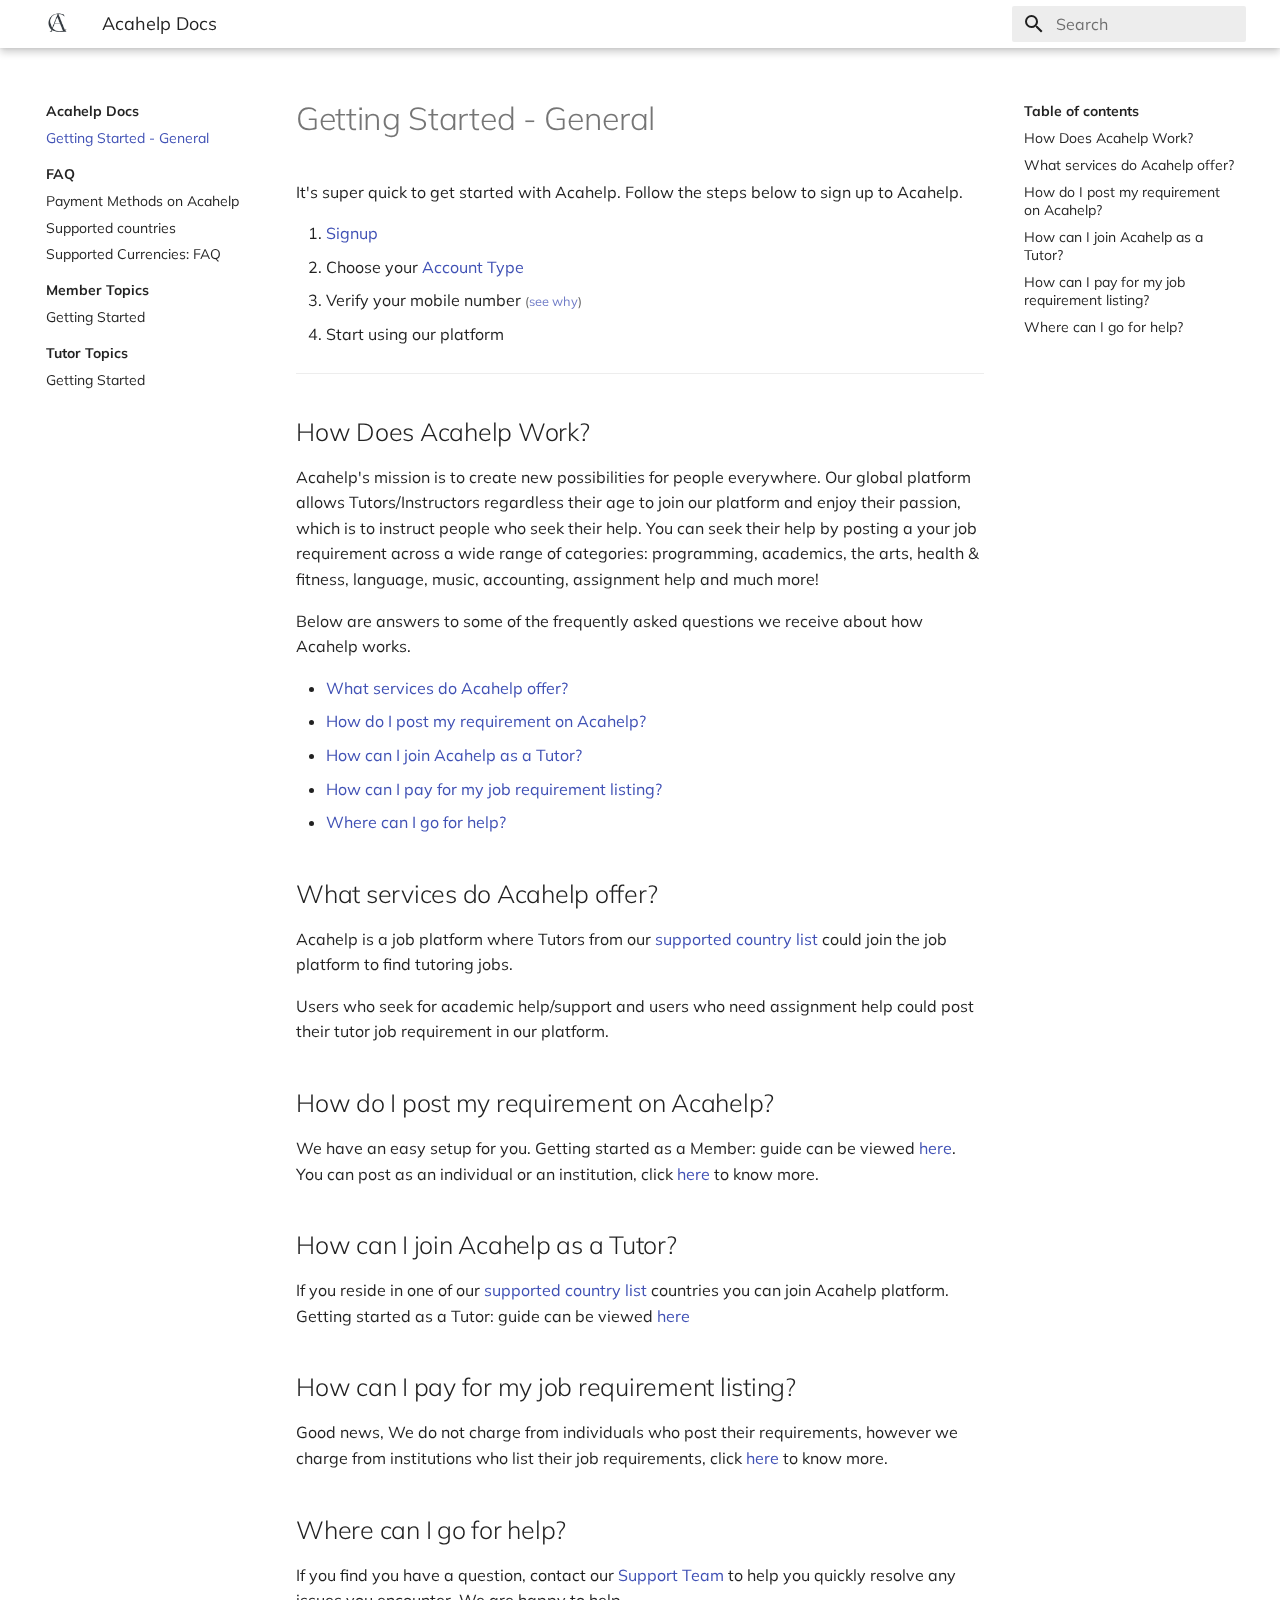
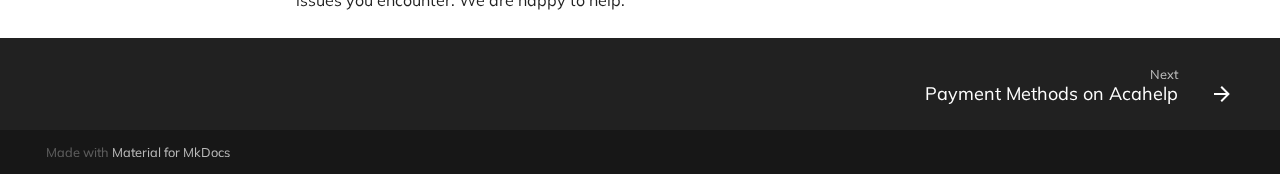
==== commit a26d34eb: "Primary Color change" ====
--- a/site/index.html
+++ b/site/index.html
@@ -9,7 +9,7 @@
       
       
       
-      <link rel="icon" href="assets/images/favicon.png">
+      <link rel="icon" href="assets/favicon.png">
       <meta name="generator" content="mkdocs-1.2.2, mkdocs-material-7.3.2">
     
     
@@ -23,6 +23,10 @@
         
         <link rel="stylesheet" href="assets/stylesheets/palette.3f5d1f46.min.css">
         
+          
+          
+          <meta name="theme-color" content="#ffffff">
+        
       
     
     
@@ -30,8 +34,8 @@
       
         
         <link rel="preconnect" href="https://fonts.gstatic.com" crossorigin>
-        <link rel="stylesheet" href="https://fonts.googleapis.com/css?family=Roboto:300,400,400i,700%7CRoboto+Mono&display=fallback">
-        <style>:root{--md-text-font-family:"Roboto";--md-code-font-family:"Roboto Mono"}</style>
+        <link rel="stylesheet" href="https://fonts.googleapis.com/css?family=Muli:300,400,400i,700%7C&display=fallback">
+        <style>:root{--md-text-font-family:"Muli";--md-code-font-family:""}</style>
       
     
     
@@ -50,7 +54,7 @@
     
     
     
-    <body dir="ltr" data-md-color-scheme="" data-md-color-primary="none" data-md-color-accent="none">
+    <body dir="ltr" data-md-color-scheme="" data-md-color-primary="white" data-md-color-accent="light-blue">
   
     
     <script>function __prefix(e){return new URL(".",location).pathname+"."+e}function __get(e,t=localStorage){return JSON.parse(t.getItem(__prefix(e)))}</script>
@@ -76,8 +80,7 @@
   <nav class="md-header__inner md-grid" aria-label="Header">
     <a href="." title="Acahelp Docs" class="md-header__button md-logo" aria-label="Acahelp Docs" data-md-component="logo">
       
-  
-  <svg xmlns="http://www.w3.org/2000/svg" viewBox="0 0 24 24"><path d="M12 8a3 3 0 0 0 3-3 3 3 0 0 0-3-3 3 3 0 0 0-3 3 3 3 0 0 0 3 3m0 3.54C9.64 9.35 6.5 8 3 8v11c3.5 0 6.64 1.35 9 3.54 2.36-2.19 5.5-3.54 9-3.54V8c-3.5 0-6.64 1.35-9 3.54z"/></svg>
+  <img src="assets/favicon.png" alt="logo">
 
     </a>
     <label class="md-header__button md-icon" for="__drawer">
@@ -165,8 +168,7 @@
   <label class="md-nav__title" for="__drawer">
     <a href="." title="Acahelp Docs" class="md-nav__button md-logo" aria-label="Acahelp Docs" data-md-component="logo">
       
-  
-  <svg xmlns="http://www.w3.org/2000/svg" viewBox="0 0 24 24"><path d="M12 8a3 3 0 0 0 3-3 3 3 0 0 0-3-3 3 3 0 0 0-3 3 3 3 0 0 0 3 3m0 3.54C9.64 9.35 6.5 8 3 8v11c3.5 0 6.64 1.35 9 3.54 2.36-2.19 5.5-3.54 9-3.54V8c-3.5 0-6.64 1.35-9 3.54z"/></svg>
+  <img src="assets/favicon.png" alt="logo">
 
     </a>
     Acahelp Docs
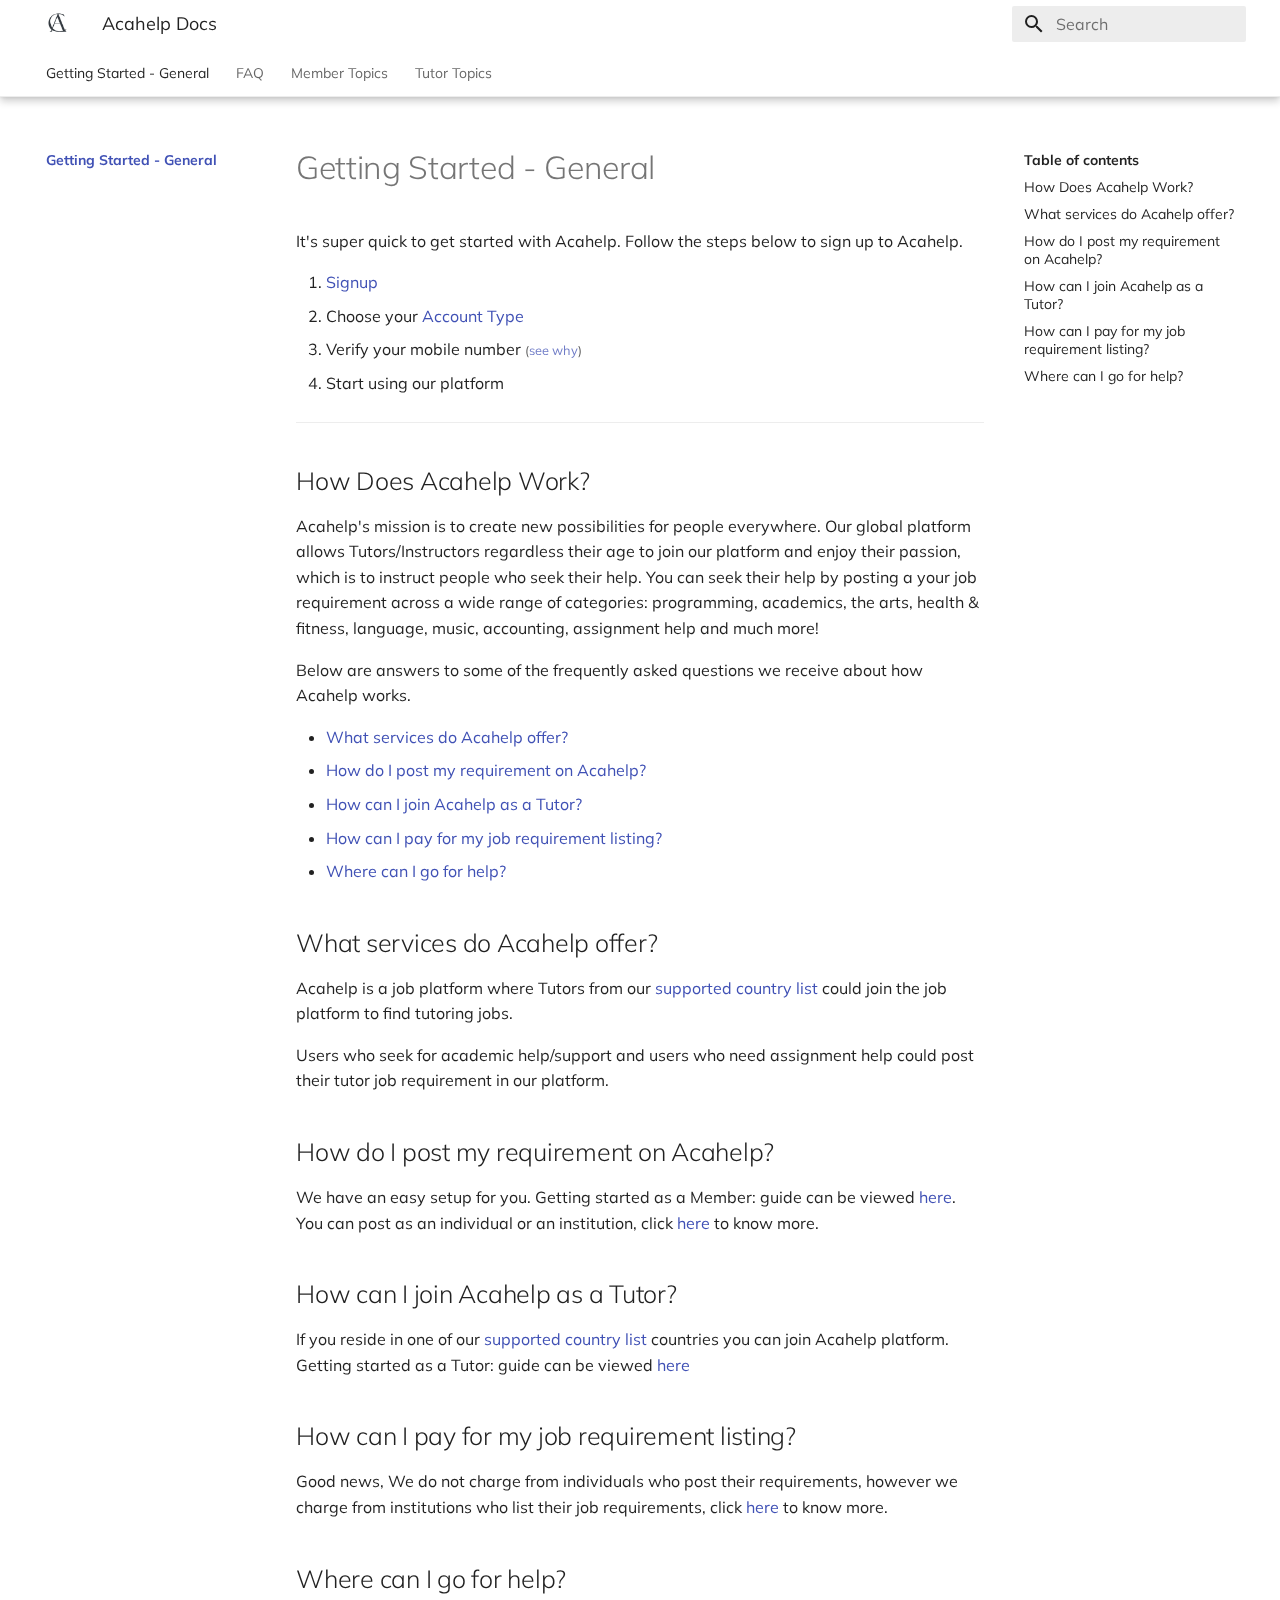
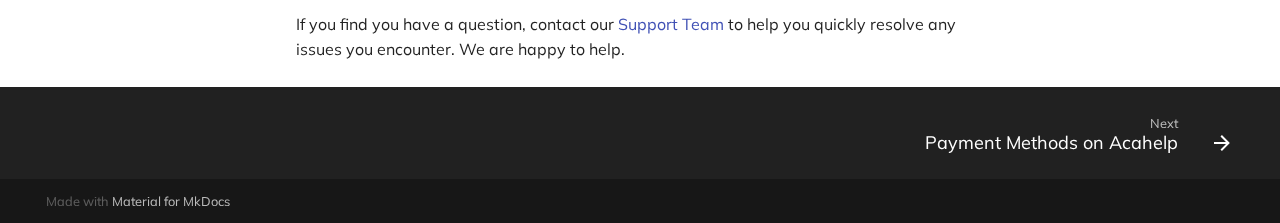
==== commit 0e1078ff: "Site changes adapted" ====
--- a/site/index.html
+++ b/site/index.html
@@ -76,7 +76,9 @@
     
       
 
-<header class="md-header" data-md-component="header">
+  
+
+<header class="md-header md-header--lifted" data-md-component="header">
   <nav class="md-header__inner md-grid" aria-label="Header">
     <a href="." title="Acahelp Docs" class="md-header__button md-logo" aria-label="Acahelp Docs" data-md-component="logo">
       
@@ -144,13 +146,84 @@
     
   </nav>
   
+    
+      
+<nav class="md-tabs" aria-label="Tabs" data-md-component="tabs">
+  <div class="md-tabs__inner md-grid">
+    <ul class="md-tabs__list">
+      
+        
+  
+  
+    
+  
+
+
+  <li class="md-tabs__item">
+    <a href="." class="md-tabs__link md-tabs__link--active">
+      Getting Started - General
+    </a>
+  </li>
+
+      
+        
+  
+  
+
+
+  
+  
+  
+    <li class="md-tabs__item">
+      <a href="FAQ/Purchases-and-Refunds/" class="md-tabs__link">
+        FAQ
+      </a>
+    </li>
+  
+
+      
+        
+  
+  
+
+
+  
+  
+  
+    <li class="md-tabs__item">
+      <a href="Member%20Topics/Getting%20Started/" class="md-tabs__link">
+        Member Topics
+      </a>
+    </li>
+  
+
+      
+        
+  
+  
+
+
+  
+  
+  
+    <li class="md-tabs__item">
+      <a href="Tutor%20Topics/post1/" class="md-tabs__link">
+        Tutor Topics
+      </a>
+    </li>
+  
+
+      
+    </ul>
+  </div>
+</nav>
+    
+  
 </header>
     
     <div class="md-container" data-md-component="container">
       
       
-        
-          
         
       
       <main class="md-main" data-md-component="main">
@@ -163,8 +236,10 @@
                   <div class="md-sidebar__inner">
                     
 
-
-<nav class="md-nav md-nav--primary" aria-label="Navigation" data-md-level="0">
+  
+
+
+<nav class="md-nav md-nav--primary md-nav--lifted" aria-label="Navigation" data-md-level="0">
   <label class="md-nav__title" for="__drawer">
     <a href="." title="Acahelp Docs" class="md-nav__button md-logo" aria-label="Acahelp Docs" data-md-component="logo">
       
@@ -274,22 +349,12 @@
   
   
     
-      
-    
-    <li class="md-nav__item md-nav__item--section md-nav__item--nested">
+    <li class="md-nav__item md-nav__item--nested">
       
       
         <input class="md-nav__toggle md-toggle" data-md-toggle="__nav_2" type="checkbox" id="__nav_2" >
       
       
-      
-        
-          
-        
-          
-        
-          
-        
       
       
         <label class="md-nav__link" for="__nav_2">
@@ -325,7 +390,7 @@
   
     <li class="md-nav__item">
       <a href="FAQ/Supported%20Countries/" class="md-nav__link">
-        Supported countries
+        Supported Countries
       </a>
     </li>
   
@@ -360,18 +425,12 @@
   
   
     
-      
-    
-    <li class="md-nav__item md-nav__item--section md-nav__item--nested">
+    <li class="md-nav__item md-nav__item--nested">
       
       
         <input class="md-nav__toggle md-toggle" data-md-toggle="__nav_3" type="checkbox" id="__nav_3" >
       
       
-      
-        
-          
-        
       
       
         <label class="md-nav__link" for="__nav_3">
@@ -414,18 +473,12 @@
   
   
     
-      
-    
-    <li class="md-nav__item md-nav__item--section md-nav__item--nested">
+    <li class="md-nav__item md-nav__item--nested">
       
       
         <input class="md-nav__toggle md-toggle" data-md-toggle="__nav_4" type="checkbox" id="__nav_4" >
       
       
-      
-        
-          
-        
       
       
         <label class="md-nav__link" for="__nav_4">
@@ -446,8 +499,22 @@
   
   
     <li class="md-nav__item">
-      <a href="Tutor%20Topics/Getting%20Started/" class="md-nav__link">
-        Getting Started
+      <a href="Tutor%20Topics/post1/" class="md-nav__link">
+        Getting Started as a Tutor
+      </a>
+    </li>
+  
+
+            
+          
+            
+              
+  
+  
+  
+    <li class="md-nav__item">
+      <a href="Tutor%20Topics/post2/" class="md-nav__link">
+        Fees
       </a>
     </li>
   
@@ -633,7 +700,7 @@
     <div class="md-dialog" data-md-component="dialog">
       <div class="md-dialog__inner md-typeset"></div>
     </div>
-    <script id="__config" type="application/json">{"base": ".", "features": ["navigation.top", "search.suggest", "navigation.sections", "navigation.indexes"], "translations": {"clipboard.copy": "Copy to clipboard", "clipboard.copied": "Copied to clipboard", "search.config.lang": "en", "search.config.pipeline": "trimmer, stopWordFilter", "search.config.separator": "[\\s\\-]+", "search.placeholder": "Search", "search.result.placeholder": "Type to start searching", "search.result.none": "No matching documents", "search.result.one": "1 matching document", "search.result.other": "# matching documents", "search.result.more.one": "1 more on this page", "search.result.more.other": "# more on this page", "search.result.term.missing": "Missing", "select.version.title": "Select version"}, "search": "assets/javascripts/workers/search.e99e714c.min.js", "version": null}</script>
+    <script id="__config" type="application/json">{"base": ".", "features": ["navigation.top", "search.suggest", "navigation.tabs", "navigation.tabs.sticky"], "translations": {"clipboard.copy": "Copy to clipboard", "clipboard.copied": "Copied to clipboard", "search.config.lang": "en", "search.config.pipeline": "trimmer, stopWordFilter", "search.config.separator": "[\\s\\-]+", "search.placeholder": "Search", "search.result.placeholder": "Type to start searching", "search.result.none": "No matching documents", "search.result.one": "1 matching document", "search.result.other": "# matching documents", "search.result.more.one": "1 more on this page", "search.result.more.other": "# more on this page", "search.result.term.missing": "Missing", "select.version.title": "Select version"}, "search": "assets/javascripts/workers/search.e99e714c.min.js", "version": null}</script>
     
     
       <script src="assets/javascripts/bundle.bc35569b.min.js"></script>
